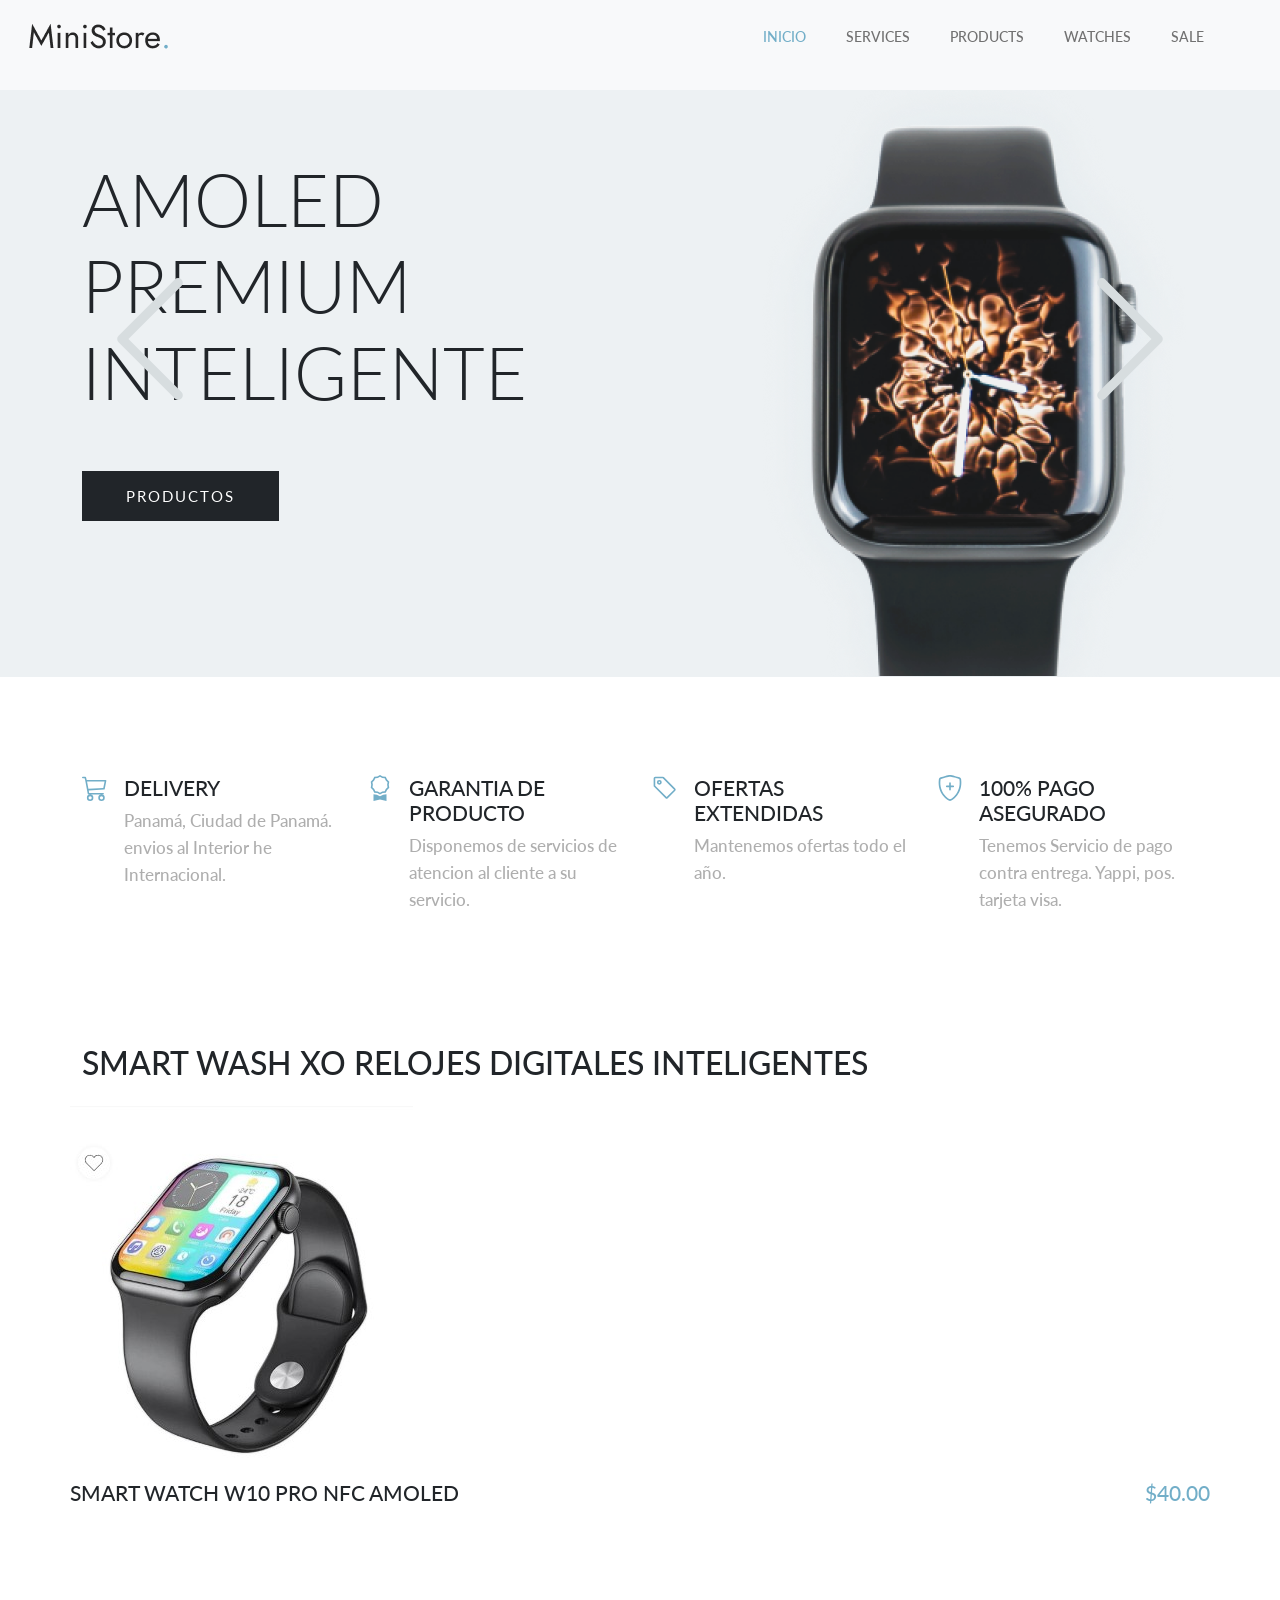
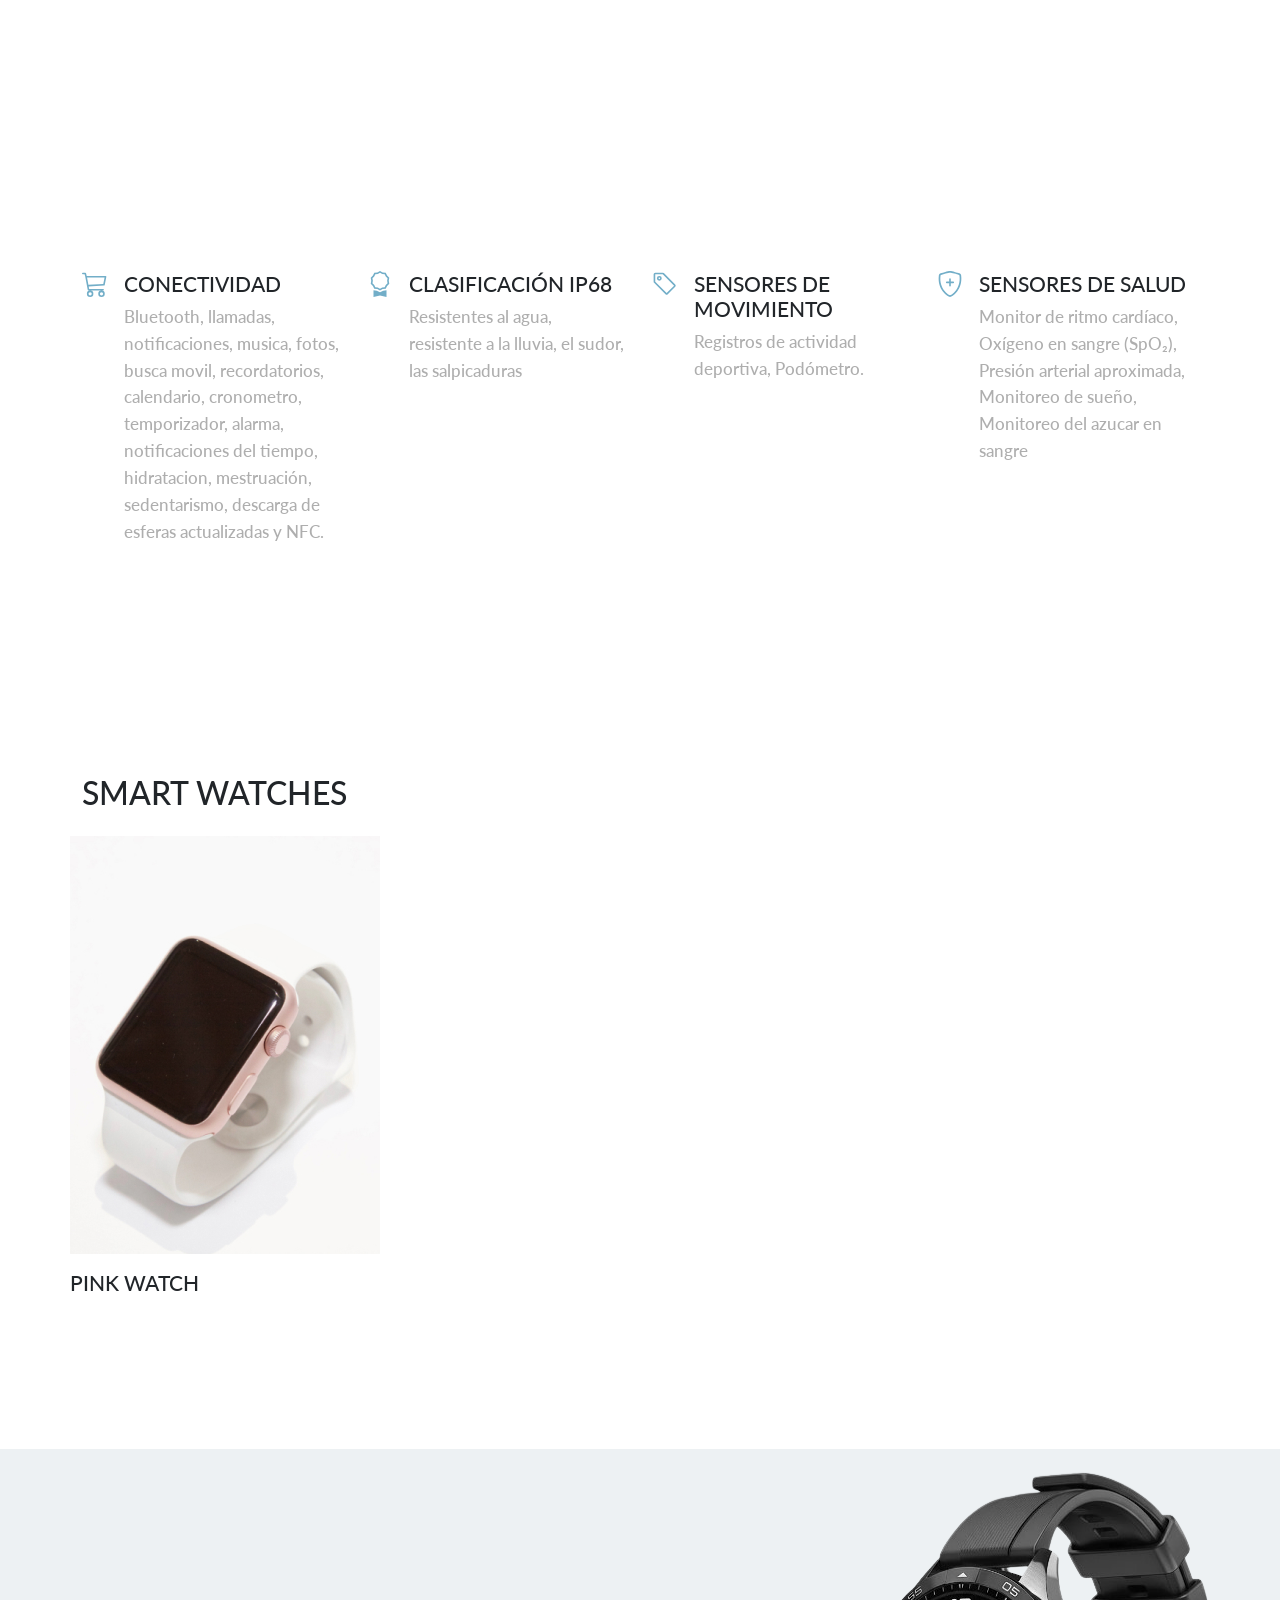
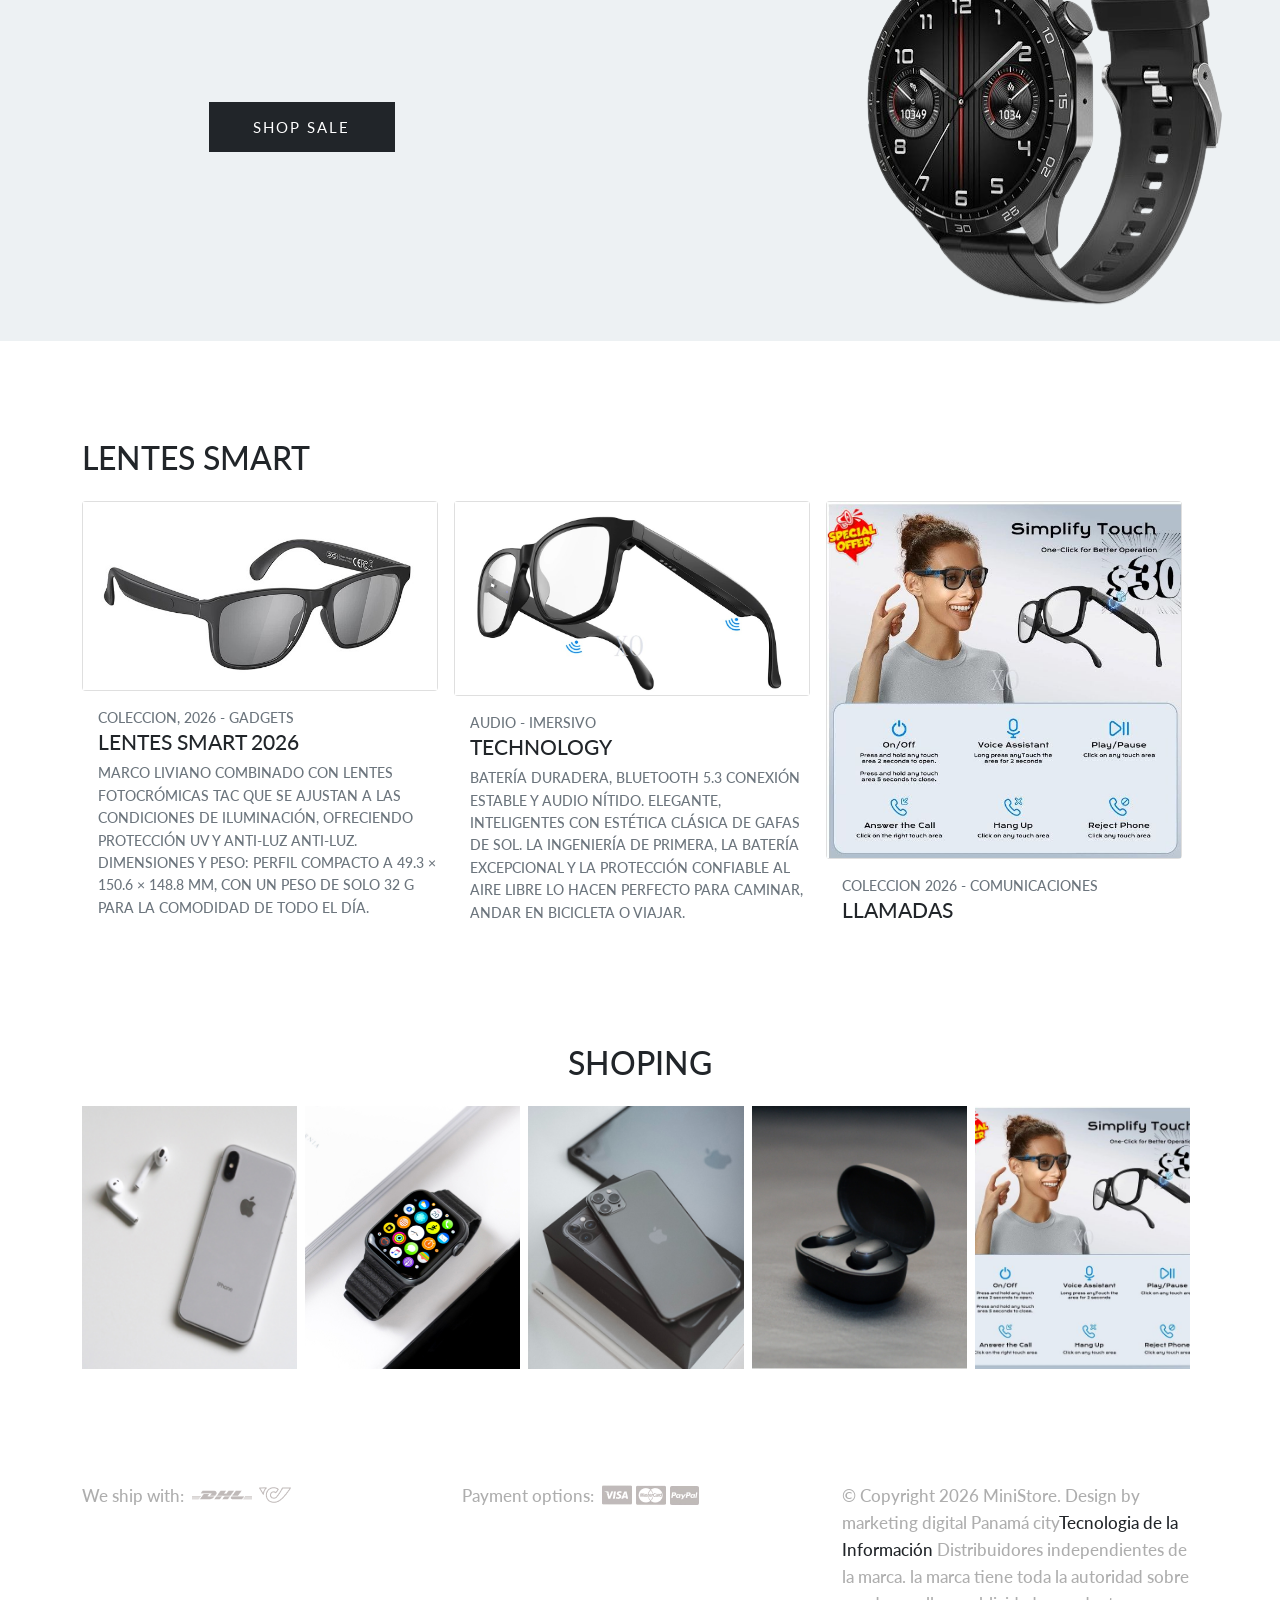
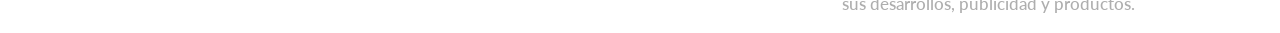
==== index.html @ dfde4e76 "adac" ====
<!DOCTYPE html>
<html>
  <head>
    <title>smartwatchstore</title>
    <meta charset="utf-8">
    <meta http-equiv="X-UA-Compatible" content="IE=edge">
    <meta name="viewport" content="width=device-width, initial-scale=1.0">
    <meta name="format-detection" content="telephone=no">
    <meta name="apple-mobile-web-app-capable" content="yes">
    <meta name="author" content="">
    <meta name="keywords" content="">
    <meta name="description" content="">
    <link rel="stylesheet" type="text/css" href="css/bootstrap.min.css">
    <link rel="stylesheet" type="text/css" href="style.css">
    <link rel="stylesheet" href="https://cdn.jsdelivr.net/npm/swiper@9/swiper-bundle.min.css" />
    <link rel="preconnect" href="https://fonts.googleapis.com">
    <link rel="preconnect" href="https://fonts.gstatic.com" crossorigin>
    <link href="https://fonts.googleapis.com/css2?family=Jost:wght@300;400;500&family=Lato:wght@300;400;700&display=swap" rel="stylesheet">
    <!-- script
    ================================================== -->
    <script src="js/modernizr.js"></script>
    <!-- Google tag (gtag.js) -->
<script async src="https://www.googletagmanager.com/gtag/js?id=G-D5XSYPS9W0"></script>
<script>
  window.dataLayer = window.dataLayer || [];
  function gtag(){dataLayer.push(arguments);}
  gtag('js', new Date());

  gtag('config', 'G-D5XSYPS9W0');
</script>
  </head>
  <body data-bs-spy="scroll" data-bs-target="#navbar" data-bs-root-margin="0px 0px -40%" data-bs-smooth-scroll="true" tabindex="0">
    <svg xmlns="http://www.w3.org/2000/svg" style="display: none;">
      <symbol id="search" xmlns="http://www.w3.org/2000/svg" viewBox="0 0 32 32">
        <title>Search</title>
        <path fill="currentColor" d="M19 3C13.488 3 9 7.488 9 13c0 2.395.84 4.59 2.25 6.313L3.281 27.28l1.439 1.44l7.968-7.969A9.922 9.922 0 0 0 19 23c5.512 0 10-4.488 10-10S24.512 3 19 3zm0 2c4.43 0 8 3.57 8 8s-3.57 8-8 8s-8-3.57-8-8s3.57-8 8-8z" />
      </symbol>
      <symbol xmlns="http://www.w3.org/2000/svg" id="user" viewBox="0 0 16 16">
        <path d="M3 14s-1 0-1-1 1-4 6-4 6 3 6 4-1 1-1 1H3Zm5-6a3 3 0 1 0 0-6 3 3 0 0 0 0 6Z" />
      </symbol>
      <symbol xmlns="http://www.w3.org/2000/svg" id="cart" viewBox="0 0 16 16">
        <path d="M0 1.5A.5.5 0 0 1 .5 1H2a.5.5 0 0 1 .485.379L2.89 3H14.5a.5.5 0 0 1 .491.592l-1.5 8A.5.5 0 0 1 13 12H4a.5.5 0 0 1-.491-.408L2.01 3.607 1.61 2H.5a.5.5 0 0 1-.5-.5zM5 12a2 2 0 1 0 0 4 2 2 0 0 0 0-4zm7 0a2 2 0 1 0 0 4 2 2 0 0 0 0-4zm-7 1a1 1 0 1 1 0 2 1 1 0 0 1 0-2zm7 0a1 1 0 1 1 0 2 1 1 0 0 1 0-2z" />
      </symbol>
      <svg xmlns="http://www.w3.org/2000/svg" id="chevron-left" viewBox="0 0 16 16">
        <path fill-rule="evenodd" d="M11.354 1.646a.5.5 0 0 1 0 .708L5.707 8l5.647 5.646a.5.5 0 0 1-.708.708l-6-6a.5.5 0 0 1 0-.708l6-6a.5.5 0 0 1 .708 0z" />
      </svg>
      <symbol xmlns="http://www.w3.org/2000/svg" id="chevron-right" viewBox="0 0 16 16">
        <path fill-rule="evenodd" d="M4.646 1.646a.5.5 0 0 1 .708 0l6 6a.5.5 0 0 1 0 .708l-6 6a.5.5 0 0 1-.708-.708L10.293 8 4.646 2.354a.5.5 0 0 1 0-.708z" />
      </symbol>
      <symbol xmlns="http://www.w3.org/2000/svg" id="cart-outline" viewBox="0 0 16 16">
        <path d="M0 1.5A.5.5 0 0 1 .5 1H2a.5.5 0 0 1 .485.379L2.89 3H14.5a.5.5 0 0 1 .49.598l-1 5a.5.5 0 0 1-.465.401l-9.397.472L4.415 11H13a.5.5 0 0 1 0 1H4a.5.5 0 0 1-.491-.408L2.01 3.607 1.61 2H.5a.5.5 0 0 1-.5-.5zM3.102 4l.84 4.479 9.144-.459L13.89 4H3.102zM5 12a2 2 0 1 0 0 4 2 2 0 0 0 0-4zm7 0a2 2 0 1 0 0 4 2 2 0 0 0 0-4zm-7 1a1 1 0 1 1 0 2 1 1 0 0 1 0-2zm7 0a1 1 0 1 1 0 2 1 1 0 0 1 0-2z" />
      </symbol>
      <symbol xmlns="http://www.w3.org/2000/svg" id="quality" viewBox="0 0 16 16">
        <path d="M9.669.864 8 0 6.331.864l-1.858.282-.842 1.68-1.337 1.32L2.6 6l-.306 1.854 1.337 1.32.842 1.68 1.858.282L8 12l1.669-.864 1.858-.282.842-1.68 1.337-1.32L13.4 6l.306-1.854-1.337-1.32-.842-1.68L9.669.864zm1.196 1.193.684 1.365 1.086 1.072L12.387 6l.248 1.506-1.086 1.072-.684 1.365-1.51.229L8 10.874l-1.355-.702-1.51-.229-.684-1.365-1.086-1.072L3.614 6l-.25-1.506 1.087-1.072.684-1.365 1.51-.229L8 1.126l1.356.702 1.509.229z" />
        <path d="M4 11.794V16l4-1 4 1v-4.206l-2.018.306L8 13.126 6.018 12.1 4 11.794z" />
      </symbol>
      <symbol xmlns="http://www.w3.org/2000/svg" id="price-tag" viewBox="0 0 16 16">
        <path d="M6 4.5a1.5 1.5 0 1 1-3 0 1.5 1.5 0 0 1 3 0zm-1 0a.5.5 0 1 0-1 0 .5.5 0 0 0 1 0z" />
        <path d="M2 1h4.586a1 1 0 0 1 .707.293l7 7a1 1 0 0 1 0 1.414l-4.586 4.586a1 1 0 0 1-1.414 0l-7-7A1 1 0 0 1 1 6.586V2a1 1 0 0 1 1-1zm0 5.586 7 7L13.586 9l-7-7H2v4.586z" />
      </symbol>
      <symbol xmlns="http://www.w3.org/2000/svg" id="shield-plus" viewBox="0 0 16 16">
        <path d="M5.338 1.59a61.44 61.44 0 0 0-2.837.856.481.481 0 0 0-.328.39c-.554 4.157.726 7.19 2.253 9.188a10.725 10.725 0 0 0 2.287 2.233c.346.244.652.42.893.533.12.057.218.095.293.118a.55.55 0 0 0 .101.025.615.615 0 0 0 .1-.025c.076-.023.174-.061.294-.118.24-.113.547-.29.893-.533a10.726 10.726 0 0 0 2.287-2.233c1.527-1.997 2.807-5.031 2.253-9.188a.48.48 0 0 0-.328-.39c-.651-.213-1.75-.56-2.837-.855C9.552 1.29 8.531 1.067 8 1.067c-.53 0-1.552.223-2.662.524zM5.072.56C6.157.265 7.31 0 8 0s1.843.265 2.928.56c1.11.3 2.229.655 2.887.87a1.54 1.54 0 0 1 1.044 1.262c.596 4.477-.787 7.795-2.465 9.99a11.775 11.775 0 0 1-2.517 2.453 7.159 7.159 0 0 1-1.048.625c-.28.132-.581.24-.829.24s-.548-.108-.829-.24a7.158 7.158 0 0 1-1.048-.625 11.777 11.777 0 0 1-2.517-2.453C1.928 10.487.545 7.169 1.141 2.692A1.54 1.54 0 0 1 2.185 1.43 62.456 62.456 0 0 1 5.072.56z" />
        <path d="M8 4.5a.5.5 0 0 1 .5.5v1.5H10a.5.5 0 0 1 0 1H8.5V9a.5.5 0 0 1-1 0V7.5H6a.5.5 0 0 1 0-1h1.5V5a.5.5 0 0 1 .5-.5z" />
      </symbol>
      <symbol xmlns="http://www.w3.org/2000/svg" id="star-fill" viewBox="0 0 16 16">
        <path d="M3.612 15.443c-.386.198-.824-.149-.746-.592l.83-4.73L.173 6.765c-.329-.314-.158-.888.283-.95l4.898-.696L7.538.792c.197-.39.73-.39.927 0l2.184 4.327 4.898.696c.441.062.612.636.282.95l-3.522 3.356.83 4.73c.078.443-.36.79-.746.592L8 13.187l-4.389 2.256z" />
      </symbol>
      <symbol xmlns="http://www.w3.org/2000/svg" id="star-empty" viewBox="0 0 16 16">
        <path d="M2.866 14.85c-.078.444.36.791.746.593l4.39-2.256 4.389 2.256c.386.198.824-.149.746-.592l-.83-4.73 3.522-3.356c.33-.314.16-.888-.282-.95l-4.898-.696L8.465.792a.513.513 0 0 0-.927 0L5.354 5.12l-4.898.696c-.441.062-.612.636-.283.95l3.523 3.356-.83 4.73zm4.905-2.767-3.686 1.894.694-3.957a.565.565 0 0 0-.163-.505L1.71 6.745l4.052-.576a.525.525 0 0 0 .393-.288L8 2.223l1.847 3.658a.525.525 0 0 0 .393.288l4.052.575-2.906 2.77a.565.565 0 0 0-.163.506l.694 3.957-3.686-1.894a.503.503 0 0 0-.461 0z" />
      </symbol>
      <symbol xmlns="http://www.w3.org/2000/svg" id="star-half" viewBox="0 0 16 16">
        <path d="M5.354 5.119 7.538.792A.516.516 0 0 1 8 .5c.183 0 .366.097.465.292l2.184 4.327 4.898.696A.537.537 0 0 1 16 6.32a.548.548 0 0 1-.17.445l-3.523 3.356.83 4.73c.078.443-.36.79-.746.592L8 13.187l-4.389 2.256a.52.52 0 0 1-.146.05c-.342.06-.668-.254-.6-.642l.83-4.73L.173 6.765a.55.55 0 0 1-.172-.403.58.58 0 0 1 .085-.302.513.513 0 0 1 .37-.245l4.898-.696zM8 12.027a.5.5 0 0 1 .232.056l3.686 1.894-.694-3.957a.565.565 0 0 1 .162-.505l2.907-2.77-4.052-.576a.525.525 0 0 1-.393-.288L8.001 2.223 8 2.226v9.8z" />
      </symbol>
      <symbol xmlns="http://www.w3.org/2000/svg" id="quote" viewBox="0 0 24 24">
        <path fill="currentColor" d="m15 17l2-4h-4V6h7v7l-2 4h-3Zm-9 0l2-4H4V6h7v7l-2 4H6Z" />
      </symbol>
      <symbol xmlns="http://www.w3.org/2000/svg" id="facebook" viewBox="0 0 24 24">
        <path fill="currentColor" d="M9.198 21.5h4v-8.01h3.604l.396-3.98h-4V7.5a1 1 0 0 1 1-1h3v-4h-3a5 5 0 0 0-5 5v2.01h-2l-.396 3.98h2.396v8.01Z" />
      </symbol>
      <symbol xmlns="http://www.w3.org/2000/svg" id="youtube" viewBox="0 0 32 32">
        <path fill="currentColor" d="M29.41 9.26a3.5 3.5 0 0 0-2.47-2.47C24.76 6.2 16 6.2 16 6.2s-8.76 0-10.94.59a3.5 3.5 0 0 0-2.47 2.47A36.13 36.13 0 0 0 2 16a36.13 36.13 0 0 0 .59 6.74a3.5 3.5 0 0 0 2.47 2.47c2.18.59 10.94.59 10.94.59s8.76 0 10.94-.59a3.5 3.5 0 0 0 2.47-2.47A36.13 36.13 0 0 0 30 16a36.13 36.13 0 0 0-.59-6.74ZM13.2 20.2v-8.4l7.27 4.2Z" />
      </symbol>
      <symbol xmlns="http://www.w3.org/2000/svg" id="twitter" viewBox="0 0 256 256">
        <path fill="currentColor" d="m245.66 77.66l-29.9 29.9C209.72 177.58 150.67 232 80 232c-14.52 0-26.49-2.3-35.58-6.84c-7.33-3.67-10.33-7.6-11.08-8.72a8 8 0 0 1 3.85-11.93c.26-.1 24.24-9.31 39.47-26.84a110.93 110.93 0 0 1-21.88-24.2c-12.4-18.41-26.28-50.39-22-98.18a8 8 0 0 1 13.65-4.92c.35.35 33.28 33.1 73.54 43.72V88a47.87 47.87 0 0 1 14.36-34.3A46.87 46.87 0 0 1 168.1 40a48.66 48.66 0 0 1 41.47 24H240a8 8 0 0 1 5.66 13.66Z" />
      </symbol>
      <symbol xmlns="http://www.w3.org/2000/svg" id="instagram" viewBox="0 0 256 256">
        <path fill="currentColor" d="M128 80a48 48 0 1 0 48 48a48.05 48.05 0 0 0-48-48Zm0 80a32 32 0 1 1 32-32a32 32 0 0 1-32 32Zm48-136H80a56.06 56.06 0 0 0-56 56v96a56.06 56.06 0 0 0 56 56h96a56.06 56.06 0 0 0 56-56V80a56.06 56.06 0 0 0-56-56Zm40 152a40 40 0 0 1-40 40H80a40 40 0 0 1-40-40V80a40 40 0 0 1 40-40h96a40 40 0 0 1 40 40ZM192 76a12 12 0 1 1-12-12a12 12 0 0 1 12 12Z" />
      </symbol>
      <symbol xmlns="http://www.w3.org/2000/svg" id="linkedin" viewBox="0 0 24 24">
        <path fill="currentColor" d="M6.94 5a2 2 0 1 1-4-.002a2 2 0 0 1 4 .002zM7 8.48H3V21h4V8.48zm6.32 0H9.34V21h3.94v-6.57c0-3.66 4.77-4 4.77 0V21H22v-7.93c0-6.17-7.06-5.94-8.72-2.91l.04-1.68z" />
      </symbol>
      <symbol xmlns="http://www.w3.org/2000/svg" id="nav-icon" viewBox="0 0 16 16">
        <path d="M14 10.5a.5.5 0 0 0-.5-.5h-3a.5.5 0 0 0 0 1h3a.5.5 0 0 0 .5-.5zm0-3a.5.5 0 0 0-.5-.5h-7a.5.5 0 0 0 0 1h7a.5.5 0 0 0 .5-.5zm0-3a.5.5 0 0 0-.5-.5h-11a.5.5 0 0 0 0 1h11a.5.5 0 0 0 .5-.5z" />
      </symbol>
      <symbol xmlns="http://www.w3.org/2000/svg" id="close" viewBox="0 0 16 16">
        <path d="M2.146 2.854a.5.5 0 1 1 .708-.708L8 7.293l5.146-5.147a.5.5 0 0 1 .708.708L8.707 8l5.147 5.146a.5.5 0 0 1-.708.708L8 8.707l-5.146 5.147a.5.5 0 0 1-.708-.708L7.293 8 2.146 2.854Z" />
      </symbol>
      <symbol xmlns="http://www.w3.org/2000/svg" id="navbar-icon" viewBox="0 0 16 16">
        <path d="M14 10.5a.5.5 0 0 0-.5-.5h-3a.5.5 0 0 0 0 1h3a.5.5 0 0 0 .5-.5zm0-3a.5.5 0 0 0-.5-.5h-7a.5.5 0 0 0 0 1h7a.5.5 0 0 0 .5-.5zm0-3a.5.5 0 0 0-.5-.5h-11a.5.5 0 0 0 0 1h11a.5.5 0 0 0 .5-.5z" />
      </symbol>
    </svg>  

    <div class="search-popup">
        <div class="search-popup-container">

          <form role="search" method="get" class="search-form" action="">
            <input type="search" id="search-form" class="search-field" placeholder="Type and press enter" value="" name="s" />
            <button type="submit" class="search-submit"><svg class="search"><use xlink:href="#search"></use></svg></button>
          </form>

          <h5 class="cat-list-title">Browse Categories</h5>
          
          <ul class="cat-list">
            <li class="cat-list-item">
              <a href="#" title="Mobile Phones">Mobile Phones</a>
            </li>
            <li class="cat-list-item">
              <a href="#" title="Smart Watches">Smart Watches</a>
            </li>
            <li class="cat-list-item">
              <a href="#" title="Headphones">Headphones</a>
            </li>
            <li class="cat-list-item">
              <a href="#" title="Accessories">Accessories</a>
            </li>
            <li class="cat-list-item">
              <a href="#" title="Monitors">Monitors</a>
            </li>
            <li class="cat-list-item">
              <a href="#" title="Speakers">Speakers</a>
            </li>
            <li class="cat-list-item">
              <a href="#" title="Memory Cards">Memory Cards</a>
            </li>
          </ul>

        </div>
    </div>
    
    <header id="header" class="site-header header-scrolled position-fixed text-black bg-light">
      <nav id="header-nav" class="navbar navbar-expand-lg px-3 mb-3">
        <div class="container-fluid">
          <a class="navbar-brand" href="index.html">
            <img src="images/main-logo.png" class="logo">
          </a>
          <button class="navbar-toggler d-flex d-lg-none order-3 p-2" type="button" data-bs-toggle="offcanvas" data-bs-target="#bdNavbar" aria-controls="bdNavbar" aria-expanded="false" aria-label="Toggle navigation">
            <svg class="navbar-icon">
              <use xlink:href="#navbar-icon"></use>
            </svg>
          </button>
          <div class="offcanvas offcanvas-end" tabindex="-1" id="bdNavbar" aria-labelledby="bdNavbarOffcanvasLabel">
            <div class="offcanvas-header px-4 pb-0">
              <a class="navbar-brand" href="index.html">
                <img src="images/main-logo.png" class="logo">
              </a>
              <button type="button" class="btn-close btn-close-black" data-bs-dismiss="offcanvas" aria-label="Close" data-bs-target="#bdNavbar"></button>
            </div>
            <div class="offcanvas-body">
              <ul id="navbar" class="navbar-nav text-uppercase justify-content-end align-items-center flex-grow-1 pe-3">
                <li class="nav-item">
                  <a class="nav-link me-4 active" href="#billboard">Inicio</a>
                </li>
                <li class="nav-item">
                  <a class="nav-link me-4" href="#company-services">Services</a>
                </li>
                <li class="nav-item">
                  <a class="nav-link me-4" href="#mobile-products">Products</a>
                </li>
                <li class="nav-item">
                  <a class="nav-link me-4" href="#smart-watches">Watches</a>
                </li>
                <li class="nav-item">
                  <a class="nav-link me-4" href="#yearly-sale">Sale</a>
                </li>
               <!-- <li class="nav-item">  
                   <a class="nav-link me-4" href="#latest-blog">Blog</a>
                </li>
                <li class="nav-item dropdown">
                  <a class="nav-link me-4 dropdown-toggle link-dark" data-bs-toggle="dropdown" href="#" role="button" aria-expanded="false">Pages</a>
                  <ul class="dropdown-menu">
                    <li>
                      <a href="about.html" class="dropdown-item">About</a>
                    </li>
                    <li>
                      <a href="blog.html" class="dropdown-item">Blog</a>
                    </li>
                    <li>
                      <a href="shop.html" class="dropdown-item">Shop</a>
                    </li>
                    <li>
                      <a href="cart.html" class="dropdown-item">Cart</a>
                    </li>
                    <li>
                      <a href="checkout.html" class="dropdown-item">Checkout</a>
                    </li>
                    <li>
                      <a href="single-post.html" class="dropdown-item">Single Post</a>
                    </li>
                    <li>
                      <a href="single-product.html" class="dropdown-item">Single Product</a>
                    </li>
                    <li>
                      <a href="contact.html" class="dropdown-item">Contact</a>
                    </li>
                  </ul>
                </li>  
                <li class="nav-item">
                  <div class="user-items ps-5">
                    <ul class="d-flex justify-content-end list-unstyled">
                      <li class="search-item pe-3">
                        <a href="#" class="search-button">
                          <svg class="search">
                            <use xlink:href="#search"></use>
                          </svg>
                        </a>
                      </li>
                      <li class="pe-3">
                        <a href="#">
                          <svg class="user">
                            <use xlink:href="#user"></use>
                          </svg>
                        </a>
                      </li>
                      <li>
                        <a href="cart.html">
                          <svg class="cart">
                            <use xlink:href="#cart"></use>
                          </svg>
                        </a>
                      </li>
                    </ul>
                  </div>
                </li>
              </ul>
            </div>
          </div>
        </div>
      </nav>   -->
    </header>
    <section id="billboard" class="position-relative overflow-hidden bg-light-blue">
      <div class="swiper main-swiper">
        <div class="swiper-wrapper">
          <div class="swiper-slide">
            <div class="container">
              <div class="row d-flex align-items-center">
                <div class="col-md-6">
                  <div class="banner-content">
                    <h1 class="display-2 text-uppercase text-dark pb-5">AMOLED Premium inteligente</h1>
                    <a href="shop.html" class="btn btn-medium btn-dark text-uppercase btn-rounded-none">Productos</a>
                  </div>
                </div>
                <div class="col-md-5">
                  <div class="image-holder">
                    <img src="images/banner-image.png" alt="banner">
                  </div>
                </div>
              </div>
            </div>
          </div>
          <div class="swiper-slide">
            <div class="container">
              <div class="row d-flex flex-wrap align-items-center">
                <div class="col-md-6">
                  <div class="banner-content">
                    <h1 class="display-2 text-uppercase text-dark pb-5">Technology Hack You Won't Get</h1>
                    <a href="#" class="btn btn-medium btn-dark text-uppercase btn-rounded-none">Shop Product</a>
                  </div>
                </div>
                <div class="col-md-5">
                  <div class="image-holder">
                    <img src="images/banner-image.png" alt="banner">
                  </div>
                </div>
              </div>
            </div>
          </div>
        </div>
      </div>
      <div class="swiper-icon swiper-arrow swiper-arrow-prev">
        <svg class="chevron-left">
          <use xlink:href="#chevron-left" />
        </svg>
      </div>
      <div class="swiper-icon swiper-arrow swiper-arrow-next">
        <svg class="chevron-right">
          <use xlink:href="#chevron-right" />
        </svg>
      </div>
    </section>
    <section id="company-services" class="padding-large">
      <div class="container">
        <div class="row">
          <div class="col-lg-3 col-md-6 pb-3">
            <div class="icon-box d-flex">
              <div class="icon-box-icon pe-3 pb-3">
                <svg class="cart-outline">
                  <use xlink:href="#cart-outline" />
                </svg>
              </div>
              <div class="icon-box-content">
                <h3 class="card-title text-uppercase text-dark">delivery</h3>
                <p>Panamá, Ciudad de Panamá. envios al Interior he Internacional.</p>
              </div>
            </div>
          </div>
          <div class="col-lg-3 col-md-6 pb-3">
            <div class="icon-box d-flex">
              <div class="icon-box-icon pe-3 pb-3">
                <svg class="quality">
                  <use xlink:href="#quality" />
                </svg>
              </div>
              <div class="icon-box-content">
                <h3 class="card-title text-uppercase text-dark">Garantia de Producto</h3>
                <p>Disponemos de servicios de atencion al cliente a su servicio.</p>
              </div>
            </div>
          </div>
          <div class="col-lg-3 col-md-6 pb-3">
            <div class="icon-box d-flex">
              <div class="icon-box-icon pe-3 pb-3">
                <svg class="price-tag">
                  <use xlink:href="#price-tag" />
                </svg>
              </div>
              <div class="icon-box-content">
                <h3 class="card-title text-uppercase text-dark">Ofertas Extendidas</h3>
                <p>Mantenemos ofertas todo el año.</p>
              </div>
            </div>
          </div>
          <div class="col-lg-3 col-md-6 pb-3">
            <div class="icon-box d-flex">
              <div class="icon-box-icon pe-3 pb-3">
                <svg class="shield-plus">
                  <use xlink:href="#shield-plus" />
                </svg>
              </div>
              <div class="icon-box-content">
                <h3 class="card-title text-uppercase text-dark">100% Pago Asegurado</h3>
                <p>Tenemos Servicio de pago contra entrega. Yappi, pos. tarjeta visa.</p>
              </div>
            </div>
          </div>
        </div>
      </div>
    </section>
    <section id="mobile-products" class="product-store position-relative padding-large no-padding-top">
      <div class="container">
        <div class="row">
          <div class="display-header d-flex justify-content-between pb-3">
            <h2 class="display-7 text-dark text-uppercase">Smart Wash XO RELOJES DIGITALES INTELIGENTES</h2>
            <div class="btn-right">
              <!--<a href="shop.html" class="btn btn-medium btn-normal text-uppercase">Go to Shop</a> -->
            </div>
          </div>
          <div class="swiper product-swiper">
            <div class="swiper-wrapper">
              <div class="swiper-slide">
                <div class="product-card position-relative">
                  <div class="image-holder">
                    <img src="images/W10.jpg" alt="product-item" class="img-fluid">
                  </div>
                  <div class="cart-concern position-absolute">
                    <div class="cart-button d-flex">
                      
                    </div>
                  </div>
                  <div class="card-detail d-flex justify-content-between align-items-baseline pt-3">
                    <h3 class="card-title text-uppercase">
                      <a href="#">SMART WATCH W10 PRO NFC amoled</a>
                    </h3>
                    <span class="item-price text-primary">$40.00</span>
                  </div>
                </div>
              </div>
              <div class="swiper-slide">
                <div class="product-card position-relative">
                  <div class="image-holder">
                    <img src="images/nab.jpg" alt="product-item" class="img-fluid">
                  </div>
                  <div class="cart-concern position-absolute">
                    <div class="cart-button d-flex">
                    
                    </div>
                  </div>
                  <div class="card-detail d-flex justify-content-between align-items-baseline pt-3">
                    <h3 class="card-title text-uppercase">
                      <a href="#">SMART WATCH J6 amoled</a>
                    </h3>
                    <span class="item-price text-primary">$40.00</span>
                  </div>
                </div>
              </div>
              <div class="swiper-slide">
                <div class="product-card position-relative">
                  <div class="image-holder">
                    <img src="images/rih.jpg" alt="product-item" class="img-fluid">
                  </div>
                  <div class="cart-concern position-absolute">
                    <div class="cart-button d-flex">
                      <a href="https://wa.me/50762982064" class="btn btn-medium btn-black">Add to Cart<svg class="cart-outline"><use xlink:href="#cart-outline"></use></svg></a>
                    </div>
                  </div>
                  <div class="card-detail d-flex justify-content-between align-items-baseline pt-3">
                    <h3 class="card-title text-uppercase">
                      <a href="#">SMART WATCH 4 AMOLED</a>
                    </h3>
                    <span class="item-price text-primary">$40.00</span>
                  </div>
                </div>
              </div>
              <div class="swiper-slide">
                <div class="product-card position-relative">
                  <div class="image-holder">
                    <img src="images/j12.jpg" alt="product-item" class="img-fluid">
                  </div>
                  <div class="cart-concern position-absolute">
                    <div class="cart-button d-flex">
                      <a href="https://wa.me/50762982064" class="btn btn-medium btn-black">Add to Cart<svg class="cart-outline"><use xlink:href="#cart-outline"></use></svg></a>
                    </div>
                  </div>
                  <div class="card-detail d-flex justify-content-between align-items-baseline pt-3">
                    <h3 class="card-title text-uppercase">
                      <a href="#">SMART WATCH AMOLED J12</a>
                    </h3>
                    <span class="item-price text-primary">$40.00</span>
                  </div>
                </div>
              </div>
              <div class="swiper-slide">
                <div class="product-card position-relative">
                  <div class="image-holder">
                    <img src="images/jultimo.jpg" alt="product-item" class="img-fluid">
                  </div>
                  <div class="cart-concern position-absolute">
                    <div class="cart-button d-flex">
                      <a href="https://wa.me/50762982064" class="btn btn-medium btn-black">Add to Cart<svg class="cart-outline"><use xlink:href="#cart-outline"></use></svg></a>
                    </div>
                  </div>
                  <div class="card-detail d-flex justify-content-between align-items-baseline pt-3">
                    <h3 class="card-title text-uppercase">
                      <a href="#">SMART WATCH AMOLED J9</a>
                    </h3>
                    <span class="item-price text-primary">$40.00</span>
                    <a class="cta" href="https://wa.me/50762982064">Llévatelo</a>
                  </div>
                </div>
              </div>
            </div>
          </div>
        </div>
      </div>
      <div class="swiper-pagination position-absolute text-center"></div>
    </section>

<!--Seccion de Caracteristicas de los relojes-->
<section id="company-services" class="padding-large">
      <div class="container">
        <div class="row">
          <div class="col-lg-3 col-md-6 pb-3">
            <div class="icon-box d-flex">
              <div class="icon-box-icon pe-3 pb-3">
                <svg class="cart-outline">
                  <use xlink:href="#cart-outline" />
                </svg>
              </div>
              <div class="icon-box-content">
                <h3 class="card-title text-uppercase text-dark">Conectividad</h3>
                <p>Bluetooth, llamadas, notificaciones, musica, fotos, busca movil, recordatorios, calendario, cronometro, temporizador, alarma, notificaciones del tiempo, hidratacion, mestruación, sedentarismo, descarga de esferas actualizadas y NFC.</p>
              </div>
            </div>
          </div>
          <div class="col-lg-3 col-md-6 pb-3">
            <div class="icon-box d-flex">
              <div class="icon-box-icon pe-3 pb-3">
                <svg class="quality">
                  <use xlink:href="#quality" />
                </svg>
              </div>
              <div class="icon-box-content">
                <h3 class="card-title text-uppercase text-dark">clasificación IP68</h3>
                <p>Resistentes al agua, resistente a la lluvia, el sudor, las salpicaduras</p>
              </div>
            </div>
          </div>
          <div class="col-lg-3 col-md-6 pb-3">
            <div class="icon-box d-flex">
              <div class="icon-box-icon pe-3 pb-3">
                <svg class="price-tag">
                  <use xlink:href="#price-tag" />
                </svg>
              </div>
              <div class="icon-box-content">
                <h3 class="card-title text-uppercase text-dark">Sensores de Movimiento</h3>
                <p>Registros de actividad deportiva, Podómetro.</p>
              </div>
            </div>
          </div>
          <div class="col-lg-3 col-md-6 pb-3">
            <div class="icon-box d-flex">
              <div class="icon-box-icon pe-3 pb-3">
                <svg class="shield-plus">
                  <use xlink:href="#shield-plus" />
                </svg>
              </div>
              <div class="icon-box-content">
                <h3 class="card-title text-uppercase text-dark">Sensores de Salud</h3>
                <p>Monitor de ritmo cardíaco, Oxígeno en sangre (SpO₂), Presión arterial aproximada,  Monitoreo de sueño, Monitoreo del azucar en sangre</p>
              </div>
            </div>
          </div>
        </div>
      </div>
    </section>

    <!--Fin de la seccion de caracteristicas de los relojes-->


    <section id="smart-watches" class="product-store padding-large position-relative">
      <div class="container">
        <div class="row">
          <div class="display-header d-flex justify-content-between pb-3">
            <h2 class="display-7 text-dark text-uppercase">Smart Watches</h2>
            <div class="btn-right">
              
            </div>
          </div>
          <div class="swiper product-watch-swiper">
            <div class="swiper-wrapper">
              <div class="swiper-slide">
                <div class="product-card position-relative">
                  <div class="image-holder">
                    <img src="images/product-item6.jpg" alt="product-item" class="img-fluid">
                  </div>
                  <div class="cart-concern position-absolute">
                    <div class="cart-button d-flex">
                      <a href="#" class="btn btn-medium btn-black">Add to Cart<svg class="cart-outline"><use xlink:href="#cart-outline"></use></svg></a>
                    </div>
                  </div>
                  <div class="card-detail d-flex justify-content-between align-items-baseline pt-3">
                    <h3 class="card-title text-uppercase">
                      <a href="#">Pink watch</a>
                    </h3>
                    <span class="item-price text-primary"></span>
                  </div>
                </div>
              </div>
              <div class="swiper-slide">
                <div class="product-card position-relative">
                  <div class="image-holder">
                    <img src="images/product-item7.jpg" alt="product-item" class="img-fluid">
                  </div>
                  <div class="cart-concern position-absolute">
                    <div class="cart-button d-flex">
                      <a href="#" class="btn btn-medium btn-black">Add to Cart<svg class="cart-outline"><use xlink:href="#cart-outline"></use></svg></a>
                    </div>
                  </div>
                  <div class="card-detail d-flex justify-content-between align-items-baseline pt-3">
                    <h3 class="card-title text-uppercase">
                      <a href="#">Heavy watch</a>
                    </h3>
                    <span class="item-price text-primary"></span>
                  </div>
                </div>
              </div>
              <div class="swiper-slide">
                <div class="product-card position-relative">
                  <div class="image-holder">
                    <img src="images/product-item8.jpg" alt="product-item" class="img-fluid">
                  </div>
                  <div class="cart-concern position-absolute">
                    <div class="cart-button d-flex">
                      <a href="#" class="btn btn-medium btn-black">Add to Cart<svg class="cart-outline"><use xlink:href="#cart-outline"></use></svg></a>
                    </div>
                  </div>
                  <div class="card-detail d-flex justify-content-between align-items-baseline pt-3">
                    <h3 class="card-title text-uppercase">
                      <a href="#">spotted watch</a>
                    </h3>
                    <span class="item-price text-primary"></span>
                  </div>
                </div>
              </div>
              <div class="swiper-slide">
                <div class="product-card position-relative">
                  <div class="image-holder">
                    <img src="images/product-item9.jpg" alt="product-item" class="img-fluid">
                  </div>
                  <div class="cart-concern position-absolute">
                    <div class="cart-button d-flex">
                      <a href="#" class="btn btn-medium btn-black">Add to Cart<svg class="cart-outline"><use xlink:href="#cart-outline"></use></svg></a>
                    </div>
                  </div>
                  <div class="card-detail d-flex justify-content-between align-items-baseline pt-3">
                    <h3 class="card-title text-uppercase">
                      <a href="#">black watch</a>
                    </h3>
                    <span class="item-price text-primary"></span>
                  </div>
                </div>
              </div>
              <div class="swiper-slide">
                <div class="product-card position-relative">
                  <div class="image-holder">
                    <img src="images/product-item10.jpg" alt="product-item" class="img-fluid">
                  </div>
                  <div class="cart-concern position-absolute">
                    <div class="cart-button d-flex">
                      <a href="#" class="btn btn-medium btn-black">Add to Cart<svg class="cart-outline"><use xlink:href="#cart-outline"></use></svg></a>
                    </div>
                  </div>
                  <div class="card-detail d-flex justify-content-between pt-3">
                    <h3 class="card-title text-uppercase">
                      <a href="#">black watch</a>
                    </h3>
                    <span class="item-price text-primary"></span>
                  </div>
                </div>
              </div>
            </div>
          </div>
        </div>
      </div>
      <div class="swiper-pagination position-absolute text-center"></div>
    </section>
    <section id="yearly-sale" class="bg-light-blue overflow-hidden mt-5 padding-xlarge" style="background-image: url('images/gn.png');background-position: right; background-repeat: no-repeat;">
      <div class="row d-flex flex-wrap align-items-center">
        <div class="col-md-6 col-sm-12">
          <div class="text-content offset-4 padding-medium">
            <h3></h3>
            <h2 class="display-2 pb-5 text-uppercase"></h2>
            <a href="https://wa.me/50762982064" class="btn btn-medium btn-dark text-uppercase btn-rounded-none">Shop Sale</a>
          </div>
        </div>
        <div class="col-md-6 col-sm-12">
          
        </div>
      </div>
    </section>
    <section id="latest-blog" class="padding-large">
      <div class="container">
        <div class="row">
          <div class="display-header d-flex justify-content-between pb-3">
            <h2 class="display-7 text-dark text-uppercase">Lentes Smart</h2>
            <div class="btn-right">
            <!--  <a href="blog.html" class="btn btn-medium btn-normal text-uppercase">Read Blog</a> -->
            </div>
          </div>
          <div class="post-grid d-flex flex-wrap justify-content-between">
            <div class="col-lg-4 col-sm-12">
              <div class="card border-none me-3">
                <div class="card-image">
                  <img src="images/lentes.jpg" alt="" class="img-fluid">
                </div>
              </div>
              <div class="card-body text-uppercase">
                <div class="card-meta text-muted">
                  <span class="meta-date">Coleccion, 2026</span>
                  <span class="meta-category">- Gadgets</span>
                </div>
                <h3 class="card-title">
                  <a href="https://wa.me/50762982064">Lentes Smart 2026</a>
                </h3>
                <span class="meta-date text-muted">Marco liviano combinado con lentes fotocrómicas TAC que se ajustan a las condiciones de iluminación, ofreciendo protección UV y anti-luz anti-luz. Dimensiones y peso: perfil compacto a 49.3 × 150.6 × 148.8 mm, con un peso de solo 32 g para la comodidad de todo el día.</span>
              </div>
            </div>
            <div class="col-lg-4 col-sm-12">
              <div class="card border-none me-3">
                <div class="card-image">
                  <img src="images/lentes1.jpg" alt="" class="img-fluid">
                </div>
              </div>
              <div class="card-body text-uppercase">
                <div class="card-meta text-muted">
                  <span class="meta-date">Audio</span>
                  <span class="meta-category">- Imersivo</span>
                </div>
                <h3 class="card-title">
                  <a href="https://wa.me/50762982064">Technology</a>
                </h3>
                 <span class="meta-date text-muted">Batería duradera, Bluetooth 5.3 conexión estable y audio nítido. Elegante, inteligentes con estética clásica de gafas de sol. La ingeniería de primera, la batería excepcional y la protección confiable al aire libre lo hacen perfecto para caminar, andar en bicicleta o viajar.</span>
              </div>
            </div>
            <div class="col-lg-4 col-sm-12">
              <div class="card border-none me-3">
                <div class="card-image">
                  <img src="images/lentes3.jpg" alt="" class="img-fluid">
                </div>
              </div>
              <div class="card-body text-uppercase">
                <div class="card-meta text-muted">
                  <span class="meta-date">Coleccion 2026</span>
                  <span class="meta-category">- Comunicaciones</span>
                </div>
                <h3 class="card-title">
                  <a href="https://wa.me/50762982064">Llamadas</a>
                </h3>
              </div>
            </div>
          </div>
        </div>
      </div>
    </section>
   <!-- <section id="testimonials" class="position-relative">
      <div class="container">
        <div class="row">
          <div class="review-content position-relative">
            <div class="swiper-icon swiper-arrow swiper-arrow-prev position-absolute d-flex align-items-center">
              <svg class="chevron-left">
                <use xlink:href="#chevron-left" />
              </svg>
            </div>
            <div class="swiper testimonial-swiper">
              <div class="quotation text-center">
                <svg class="quote">
                  <use xlink:href="#quote" />
                </svg>
              </div>
              <div class="swiper-wrapper">
                <div class="swiper-slide text-center d-flex justify-content-center">
                  <div class="review-item col-md-10">
                    <i class="icon icon-review"></i>
                    <blockquote>“Tempus oncu enim pellen tesque este pretium in neque, elit morbi sagittis lorem habi mattis Pellen tesque pretium feugiat vel morbi suspen dise sagittis lorem habi tasse morbi.”</blockquote>
                    <div class="rating">
                      <svg class="star star-fill">
                        <use xlink:href="#star-fill"></use>
                      </svg>
                      <svg class="star star-fill">
                        <use xlink:href="#star-fill"></use>
                      </svg>
                      <svg class="star star-fill">
                        <use xlink:href="#star-fill"></use>
                      </svg>
                      <svg class="star star-half">
                        <use xlink:href="#star-half"></use>
                      </svg>
                      <svg class="star star-empty">
                        <use xlink:href="#star-empty"></use>
                      </svg>
                    </div>
                    <div class="author-detail">
                      <div class="name text-dark text-uppercase pt-2">Emma Chamberlin</div>
                    </div>
                  </div>
                </div>
                <div class="swiper-slide text-center d-flex justify-content-center">
                  <div class="review-item col-md-10">
                    <i class="icon icon-review"></i>
                    <blockquote>“A blog is a digital publication that can complement a website or exist independently. A blog may include articles, short posts, listicles, infographics, videos, and other digital content.”</blockquote>
                    <div class="rating">
                      <svg class="star star-fill">
                        <use xlink:href="#star-fill"></use>
                      </svg>
                      <svg class="star star-fill">
                        <use xlink:href="#star-fill"></use>
                      </svg>
                      <svg class="star star-fill">
                        <use xlink:href="#star-fill"></use>
                      </svg>
                      <svg class="star star-half">
                        <use xlink:href="#star-half"></use>
                      </svg>
                      <svg class="star star-empty">
                        <use xlink:href="#star-empty"></use>
                      </svg>
                    </div>
                    <div class="author-detail">
                      <div class="name text-dark text-uppercase pt-2">Jennie Rose</div>
                    </div>
                  </div>
                </div>
              </div>
            </div>
            <div class="swiper-icon swiper-arrow swiper-arrow-next position-absolute d-flex align-items-center">
              <svg class="chevron-right">
                <use xlink:href="#chevron-right" />
              </svg>
            </div>
          </div>
        </div>
      </div>
      <div class="swiper-pagination"></div>
    </section>
    <section id="subscribe" class="container-grid padding-large position-relative overflow-hidden">
      <div class="container">
        <div class="row">
          <div class="subscribe-content bg-dark d-flex flex-wrap justify-content-center align-items-center padding-medium">
            <div class="col-md-6 col-sm-12">
              <div class="display-header pe-3">
                <h2 class="display-7 text-uppercase text-light">Subscribe Us Now</h2>
                <p>Get latest news, updates and deals directly mailed to your inbox.</p>
              </div>
            </div>
            <div class="col-md-5 col-sm-12">
              <form class="subscription-form validate">
                <div class="input-group flex-wrap">
                  <input class="form-control btn-rounded-none" type="email" name="EMAIL" placeholder="Your email address here" required="">
                  <button class="btn btn-medium btn-primary text-uppercase btn-rounded-none" type="submit" name="subscribe">Subscribe</button>
                </div>
              </form>
            </div>
          </div>
        </div>
      </div>
    </section>  -->
    <section id="instagram" class="padding-large overflow-hidden no-padding-top">
      <div class="container">
        <div class="row">
          <div class="display-header text-uppercase text-dark text-center pb-3">
            <h2 class="display-7">Shoping</h2>
          </div>
          <div class="d-flex flex-wrap">
            <figure class="instagram-item pe-2">
              <a href="#" class="image-link position-relative">
                <img src="images/insta-item1.jpg" alt="instagram" class="insta-image">
                <div class="icon-overlay position-absolute d-flex justify-content-center">
                  <svg class="instagram">
                    <use xlink:href="#instagram"></use>
                  </svg>
                </div>
              </a>
            </figure>
            <figure class="instagram-item pe-2">
              <a href="#" class="image-link position-relative">
                <img src="images/insta-item2.jpg" alt="instagram" class="insta-image">
                <div class="icon-overlay position-absolute d-flex justify-content-center">
                  <svg class="instagram">
                    <use xlink:href="#instagram"></use>
                  </svg>
                </div>
              </a>
            </figure>
            <figure class="instagram-item pe-2">
              <a href="#" class="image-link position-relative">
                <img src="images/insta-item3.jpg" alt="instagram" class="insta-image">
                <div class="icon-overlay position-absolute d-flex justify-content-center">
                  <svg class="instagram">
                    <use xlink:href="#instagram"></use>
                  </svg>
                </div>
              </a>
            </figure>
            <figure class="instagram-item pe-2">
              <a href="#" class="image-link position-relative">
                <img src="images/insta-item4.jpg" alt="instagram" class="insta-image">
                <div class="icon-overlay position-absolute d-flex justify-content-center">
                  <svg class="instagram">
                    <use xlink:href="#instagram"></use>
                  </svg>
                </div>
              </a>
            </figure>
            <figure class="instagram-item pe-2">
              <a href="#" class="image-link position-relative">
                <img src="images/lentes3.jpg" alt="instagram" class="insta-image">
                <div class="icon-overlay position-absolute d-flex justify-content-center">
                  <svg class="instagram">
                    <use xlink:href="#instagram"></use>
                  </svg>
                </div>
              </a>
            </figure>
          </div>
        </div>
      </div>
    </section>
  <!--  <footer id="footer" class="overflow-hidden">
      <div class="container">
        <div class="row">
          <div class="footer-top-area">
            <div class="row d-flex flex-wrap justify-content-between">
              <div class="col-lg-3 col-sm-6 pb-3">
                <div class="footer-menu">
                  <img src="images/main-logo.png" alt="logo">
                  <p>Nisi, purus vitae, ultrices nunc. Sit ac sit suscipit hendrerit. Gravida massa volutpat aenean odio erat nullam fringilla.</p>
                  <div class="social-links">
                    <ul class="d-flex list-unstyled">
                      <li>
                        <a href="#">
                          <svg class="facebook">
                            <use xlink:href="#facebook" />
                          </svg>
                        </a>
                      </li>
                      <li>
                        <a href="#">
                          <svg class="instagram">
                            <use xlink:href="#instagram" />
                          </svg>
                        </a>
                      </li>
                      <li>
                        <a href="#">
                          <svg class="twitter">
                            <use xlink:href="#twitter" />
                          </svg>
                        </a>
                      </li>
                      <li>
                        <a href="#">
                          <svg class="linkedin">
                            <use xlink:href="#linkedin" />
                          </svg>
                        </a>
                      </li>
                      <li>
                        <a href="#">
                          <svg class="youtube">
                            <use xlink:href="#youtube" />
                          </svg>
                        </a>
                      </li>
                    </ul>
                  </div>
                </div>
              </div>
              <div class="col-lg-2 col-sm-6 pb-3">
                <div class="footer-menu text-uppercase">
                  <h5 class="widget-title pb-2">Quick Links</h5>
                  <ul class="menu-list list-unstyled text-uppercase">
                    <li class="menu-item pb-2">
                      <a href="#">Home</a>
                    </li>
                    <li class="menu-item pb-2">
                      <a href="#">About</a>
                    </li>
                    <li class="menu-item pb-2">
                      <a href="#">Shop</a>
                    </li>
                    <li class="menu-item pb-2">
                      <a href="#">Blogs</a>
                    </li>
                    <li class="menu-item pb-2">
                      <a href="#">Contact</a>
                    </li>
                  </ul>
                </div>
              </div>
              <div class="col-lg-3 col-sm-6 pb-3">
                <div class="footer-menu text-uppercase">
                  <h5 class="widget-title pb-2">Help & Info Help</h5>
                  <ul class="menu-list list-unstyled">
                    <li class="menu-item pb-2">
                      <a href="#">Track Your Order</a>
                    </li>
                    <li class="menu-item pb-2">
                      <a href="#">Returns Policies</a>
                    </li>
                    <li class="menu-item pb-2">
                      <a href="#">Shipping + Delivery</a>
                    </li>
                    <li class="menu-item pb-2">
                      <a href="#">Contact Us</a>
                    </li>
                    <li class="menu-item pb-2">
                      <a href="#">Faqs</a>
                    </li>
                  </ul>
                </div>
              </div>
              <div class="col-lg-3 col-sm-6 pb-3">
                <div class="footer-menu contact-item">
                  <h5 class="widget-title text-uppercase pb-2">Contact Us</h5>
                  <p>Do you have any queries or suggestions? <a href="mailto:">yourinfo@gmail.com</a>
                  </p>
                  <p>If you need support? Just give us a call. <a href="">+55 111 222 333 44</a>
                  </p>
                </div>
              </div>
            </div>
          </div>
        </div>
      </div>
      <hr>  -->
    </footer>
    <div id="footer-bottom">
      <div class="container">
        <div class="row d-flex flex-wrap justify-content-between">
          <div class="col-md-4 col-sm-6">
            <div class="Shipping d-flex">
              <p>We ship with:</p>
              <div class="card-wrap ps-2">
                <img src="images/dhl.png" alt="visa">
                <img src="images/shippingcard.png" alt="mastercard">
              </div>
            </div>
          </div>
          <div class="col-md-4 col-sm-6">
            <div class="payment-method d-flex">
              <p>Payment options:</p>
              <div class="card-wrap ps-2">
                <img src="images/visa.jpg" alt="visa">
                <img src="images/mastercard.jpg" alt="mastercard">
                <img src="images/paypal.jpg" alt="paypal">
              </div>
            </div>
          </div>
          <div class="col-md-4 col-sm-6">
            <div class="copyright">
              <p>© Copyright 2026 MiniStore. Design by marketing digital Panamá city<a href="https://vulnerafix.com/">Tecnologia de la Información</a> Distribuidores independientes de la marca. la marca tiene toda la autoridad sobre sus desarrollos, publicidad y productos.<a href="https://wa.me/50762982064"></a>
              </p>
            </div>
          </div>
        </div>
      </div>
    </div>
    <script src="js/jquery-1.11.0.min.js"></script>
    <script src="https://cdn.jsdelivr.net/npm/swiper/swiper-bundle.min.js"></script>
    <script type="text/javascript" src="js/bootstrap.bundle.min.js"></script>
    <script type="text/javascript" src="js/plugins.js"></script>
    <script type="text/javascript" src="js/script.js"></script>
  </body>
</html>
---- style.css ----
/*
Theme Name: Ministore
Theme URI: 
Author: 
Author URI: 
Description: Ministore is specially designed product packaged for Ministore by Moksha.
Version: 
*/

/*--------------------------------------------------------------
This is main CSS file that contains custom style rules used in this template
--------------------------------------------------------------*/

/*------------------------------------*\
    Table of contents
\*------------------------------------*/

/*------------------------------------------------

CSS STRUCTURE:

    
/*--------------------------------------------------------------
/** 1. VARIABLES
--------------------------------------------------------------*/
:root {
  --accent-color:             #717171;
  --white-color:              #fff;
  --black-color:              #000;
  --gray-color:               #F3F3F3;
  --gray-color-300:           #D8D8D8;
  --gray-color-500:           #AEAEAE;
  --gray-color-800:           #3A3A3A;
  --light-gray-color:         #D7DDDF;
  --primary-color:            #72AEC8;
  --bs-primary-rgb:           114,174,200;
  --light-color:              #f8f9fa;
  --dark-color:               #212529;
  --light-blue-color:         #EDF1F3;
  --navbar-color-color:       #131814;
  --swiper-theme-color:       #4A4A4A;
  --swiper-pagination-color:  #4A4A4A;

}

/* on mobile devices below 600px
 */
@media screen and (max-width: 600px) {
    :root {
        --header-height : 100px;
        --header-height-min   : 80px;
    }
}

/* Fonts */
:root {
    --body-font           : "Lato", sans-serif;
    --heading-font        : "Jost", sans-serif;
}

/*----------------------------------------------*/
/* 1 GENERAL TYPOGRAPHY */
/*----------------------------------------------*/

/* 1.1 General Styles
/*----------------------------------------------*/
*, *::before, *::after {
  -webkit-box-sizing: border-box;
  -moz-box-sizing: border-box;
  box-sizing: border-box;
}
html {
  box-sizing: border-box;
}
body {
  font-family: var(--body-font);
  font-size: 14px;
  font-weight: 500;
  line-height: 1.6;
  margin: 0;
}
p {
  font-size: 1.2em;
  color: var(--gray-color-500);
}
ul.inner-list li {
   font-size: 1.2em;
}
a {
  color: var(--dark-color);
  text-decoration: none;
  transition: 0.3s color ease-out;
}
a.light {
  color: var(--light-color);
}
a:hover {
  text-decoration: none;
  color: var(--primary-color);
}

/*------------ Background Color -----------*/
.bg-gray {
    background: var(--gray-color);
}
.bg-dark {
    background: var(--dark-color);
}
.bg-light {
    background: var(--light-color);
}
.bg-light-blue {
    background: var(--light-blue-color);
}

/* - Section Padding
--------------------------------------------------------------*/
.padding-xsmall {
  padding-top: 0.5em;
  padding-bottom: 0.5em;
}
.padding-small {
  padding-top: 2em;
  padding-bottom: 2em;
}
.padding-medium {
  padding-top: 4em;
  padding-bottom: 4em;
}
.padding-large {
  padding-top: 7em;
  padding-bottom: 7em;
}
.padding-xlarge {
  padding-top: 9.5em;
  padding-bottom: 9.5em;
}

/* no padding */
.no-padding-top {
  padding-top: 0 !important;
}
.no-padding-right {
  padding-right: 0 !important;
}
.no-padding-bottom {
  padding-bottom: 0 !important;
}
.no-padding-left {
  padding-left: 0 !important;
}
.no-padding-tb {
  padding-top: 0 !important;
  padding-bottom: 0 !important;
}
.no-padding-lr {
  padding-left: 0 !important;
  padding-right: 0 !important;
}
.no-gutter {
  padding: 0 !important;
}

/* no padding and margin */
.no-padding {
  padding: 0 !important;
}
.no-margin {
  margin: 0 !important;
}

/* - Section margin
--------------------------------------------------------------*/
.margin-small {
  margin-top: 3em;
  margin-bottom: 3em;
}
.margin-medium {
  margin-top: 5em;
  margin-bottom: 5em;
}
.margin-large {
  margin-top: 7em;
  margin-bottom: 7em;
}
.margin-xlarge {
  margin-top: 9em;
  margin-bottom: 9em;
}

@media only screen and (max-width: 768px) {
  .margin-small,
  .margin-medium,
  .margin-large {
    margin-top: 1em;
    margin-bottom: 1em;
  }
}


/* - Section Title
--------------------------------------------------------------*/
h3.card-title,
h3.cart-title {
   font-size: 1.5em;
}

/* - Section width
--------------------------------------------------------------*/
.u-full-width {
    width: 100%;
    border: none;
}

/*--------------------------------------------------------------
/** 2.10 Buttons
--------------------------------------------------------------*/
/* - Button Sizes
------------------------------------------------------------- */
.btn.btn-small {
  padding: 0.8em 1.8em;
  font-size: 0.65em;
}
.btn.btn-medium {
  padding: 0.8em 2.8em;
  font-size: 1.1em;
  letter-spacing: 2px;
}
.btn.btn-large {
  padding: 2.4em 5.1em;
  font-size: 1.8em;
}

/* - Button Shapes
------------------------------------------------------------- */
.btn.btn-rounded,
.btn.btn-rounded::after {
  border-radius: 6px;
}
.btn.btn-pill,
.btn.btn-pill::after {
  border-radius: 2em;
}
/* button outline */
.btn.btn-outline-dark,
.btn.btn-outline-light,
.btn.btn-outline-accent {
  background: transparent;
  text-shadow: none;
  box-shadow: none;
}
.btn.btn-outline-dark:hover::after,
.btn.btn-outline-light:hover::after {
  background-color: transparent;
}
.btn.btn-outline-dark {
  border-color: rgba(0,0,0,1);
  color: var(--dark-color);
}
.btn.btn-outline-dark:hover {
  background: var(--dark-color);
  color: var(--light-color);
}
.btn.btn-outline-light {
  border-color: rgba(255,255,255,0.5);
  color: var(--light-color);
}
.btn.btn-outline-light:hover {
  background: var(--primary-color);
  color: var(--light-color);
  border-color: var(--primary-color);
}
.btn.btn-outline-accent {
  background: transparent;
  border-color: var(--accent-color);
  color: var(--dark-color);
}
.btn.btn-outline-accent:hover {
  border-color: var(--dark-color);
  color: var(--dark-color) !important;
}
.btn.btn-full {
  display: block;
  margin: .85em 0;
  width: 100%;
  letter-spacing: 0.12em;
}

/* no border radius */
.btn-rounded-none,
.btn-rounded-none::after {
  border-radius: 0;
}

/* - Buttons Color Scheme
------------------------------------------------------------- */
.btn.btn-normal {
  text-decoration: underline;
  border: none;
}
.btn.btn-normal:hover {
  text-decoration: none;
}
.btn.btn-accent {
  color: var(--light-color);
  background-color: var(--accent-color);
  border: none;
}
.btn.btn-accent:hover {
  color: var(--light-color) !important;
  background-color: var(--primary-color);
}
.btn.btn-black {
  background-color: var(--dark-color);
  color: var(--light-color);
  border: none;
}
.btn.btn-black:hover {
  background-color: var(--primary-color);
  color: var(--light-color);
}
.btn.btn-light {
  background-color: var(--light-color);
  color: var(--dark-color);
  border: none;
}
.btn.btn-light:hover {
  background-color: var(--primary-color);
  color: var(--light-color);
}
.btn.btn-primary {
  background: var(--primary-color);
  color: var(--light-color);
  border: none;
}
.btn.btn-primary:hover {
  background-color: var(--dark-color);
  color: var(--light-color);
}

/* - Buttons Aligns
------------------------------------------------------------- */
.btn-left {
  text-align: left;
  display: block;
}
.btn-center {
  text-align: center;
  display: block;
}
.btn-right {
  text-align: right;
  display: block;
}

/*----------------------------------------------*/
/* 2 SITE STRUCTURE */
/*----------------------------------------------*/

/* - Search Bar
------------------------------------------------------------- */
.search-box {
    background: var(--gray-color);
    position: relative;
}
.close-button {
    position: absolute;
    top: 20px;
    right: 120px;
    cursor: pointer;
    z-index: 9;
}
.search-box input.search-input {
    font-size: 1.3em;
    width: 70%;
    height: 30px;
    padding: 25px;
    border-radius: 80px;
    border-color: rgb(0 0 0 / 25%);
    background: transparent;
}
.search-box svg {
    width: 22px;
    height: 22px;
    color: var(--primary-color);
}
.search-box svg.search {
    margin-left: -50px;
}


/** Search Form
--------------------------------------------------------------*/
.search-form input[type="search"].search-field {
  border: none;
  background: #f1f1f1;
  width: 100%;
  border-radius: 50px;
  padding: 10px 40px;
}
.search-form input[type="search"].search-field::focus {
  border-color: #af9aaa;
}
.search-form button {
  position: absolute;
  top: 6px;
  right: 9px;
  background: transparent;
  border: none;
}

/** Search Popup
--------------------------------------------------------------*/
.search-popup {
  background-color: #fff;
  position: fixed;
  left: 0;
  top: 0;
  width: 100%;
  height: 100%;
  opacity: 0;
  visibility: hidden;
  z-index: 9999;
  -webkit-transition: opacity 0.3s 0s, visibility 0s 0.3s;
  -moz-transition: opacity 0.3s 0s, visibility 0s 0.3s;
  transition: opacity 0.3s 0s, visibility 0s 0.3s;
}
.search-popup.is-visible {
  opacity: 1;
  visibility: visible;
  cursor: -webkit-image-set(url("data:image/svg+xml;charset=utf8,%3Csvg xmlns='http://www.w3.org/2000/svg' width='20' height='20' viewBox='0 0 20 20'%3E%3Cpath fill='%23FFF' d='M20 1l-1-1-9 9-9-9-1 1 9 9-9 9 1 1 9-9 9 9 1-1-9-9'/%3E%3C/svg%3E") 1x, url("data:image/svg+xml;charset=utf8,%3Csvg xmlns='http://www.w3.org/2000/svg' width='20' height='20' viewBox='0 0 20 20'%3E%3Cpath fill='%23000' d='M20 1l-1-1-9 9-9-9-1 1 9 9-9 9 1 1 9-9 9 9 1-1-9-9'/%3E%3C/svg%3E") 2x), pointer;
  cursor: url("data:image/svg+xml;charset=utf8,%3Csvg xmlns='http://www.w3.org/2000/svg' width='20' height='20' viewBox='0 0 20 20'%3E%3Cpath fill='%23000' d='M20 1l-1-1-9 9-9-9-1 1 9 9-9 9 1 1 9-9 9 9 1-1-9-9'/%3E%3C/svg%3E"), pointer;
  -webkit-transition: opacity 0.3s 0s, visibility 0s 0s;
  -moz-transition: opacity 0.3s 0s, visibility 0s 0s;
  transition: opacity 0.3s 0s, visibility 0s 0s;
}
.search-popup-container {
  background-color: transparent;
  position: relative;
  top: 50%;
  margin: 0 auto;
  padding: 0;
  width: 90%;
  max-width: 800px;
  text-align: center;
  box-shadow: none;
  cursor: default;
  -webkit-transform: translateY(-40px);
  transform: translateY(-40px);
  -webkit-backface-visibility: hidden;
  -webkit-transition-property: -webkit-transform;
  transition-property: transform;
  -webkit-transition-duration: 0.3s;
  transition-duration: 0.3s;
}
.is-visible .search-popup-container {
  -webkit-transform: translateY(-50%);
  transform: translateY(-50%);
}
.search-popup-form {
  position: relative;
  margin: 0 0 3em 0;
}
.search-popup-form .form-control {
  padding: 0 0 .375em 0;
  font-size: 2em;
}
.search-popup-form #search-popup-submit {
  display: none;
}
.search-popup .search-popup-close {
  display: block;
  position: absolute;
  top: 2em;
  right: 2em;
  margin: -0.5em;
  padding: 0.5em;
  line-height: 0;
}
.search-popup .search-popup-close:hover {
  -webkit-transform: rotate(90deg);
  -ms-transform: rotate(90deg);
  transform: rotate(90deg);
}
.search-popup .search-popup-close i {
  display: block;
  position: relative;
  width: 1em;
  height: 1em;
  fill: rgba(0,0,0,0.5);
}
.search-popup .search-popup-close:hover i {
  fill: rgba(0,0,0,1);
}
.search-popup .cat-list-title {
  margin-top: 40px;
  margin-bottom: 10px;
  font-size: 0.6em;
  font-weight: normal;
  text-transform: uppercase;
  letter-spacing: 0.1em;
}
.search-popup .cat-list {
  margin: 0;
  list-style-type: none;
}
.search-popup .cat-list-item {
  display: inline-block;
  margin-bottom: 0;
  letter-spacing: 0.015em;
  font-size: 2em;
}
.search-popup .cat-list-item a {
  position: relative;
}
.search-popup .cat-list-item a::after {
  background: none repeat scroll 0 0 #fff;
  content: "";
  height: 1px;
  border-bottom: 1px solid #ff9697;
  left: 0;
  opacity: 0;
  position: absolute;
  top: 100%;
  width: 100%;
  -webkit-transition: height 0.3s,opacity 0.3s,-webkit-transform 0.3s;
  transition: height 0.3s,opacity 0.3s,transform 0.3s;
  -webkit-transform: translateY(-5px);
  transform: translateY(-5px);
}
.search-popup .cat-list-item a:hover::after {
  height: 1px;
  opacity: 1;
  -webkit-transform: translateY(2px);
  transform: translateY(2px);
}
.search-popup .cat-list-item::after {
  content: "/";
  padding: 0 5px;
  line-height: 1;
  color: rgba(0, 0, 0, 0.5);
  vertical-align: text-top;
}
.search-popup .cat-list-item:last-child::after {
  display: none;
}

@media only screen and (max-width: 991px) {
  .search-popup .cat-list-item,
  .search-popup-form .form-control {
    font-size: 1.425em;
  }
}
@media only screen and (max-width: 767px) {
.search-popup .search-popup-close {
    top: 1em;
    right: 1em;
  }
}
@media only screen and (max-width: 575px) {
  .search-popup .cat-list-item,
  .search-popup-form .form-control {
    font-size: 1.125em;
  }
  .search-popup .search-popup-close {
    top: 1em;
    right: 1em;
  }
}

.search-popup input[type="search"] {
  font-size: 24px;
  height: 60px;
  padding: 26px;
}
.search-popup .search-form button {
  top: 12px;
  right: 15px;
}
.search-popup .search-form button svg {
  height: 28px;
  width: 28px;
}


/* 1. Header
/*----------------------------------------------*/
.site-header {
    position: fixed;
    width: 100%;
    z-index: 10;
    transition: background 0.3s ease-out;
}
.navbar-toggler svg.navbar-icon {
    width: 50px;
    height: 50px;
}
.navbar-nav .nav-item a.nav-link {
    color: var(--accent-color);
}
.navbar-nav .nav-item a.nav-link.active, 
.navbar-nav .nav-item a.nav-link:focus, 
.navbar-nav .nav-item a.nav-link:hover {
    color: var(--primary-color);
}

/*------------ Offcanvas -------------- */
#header-nav .navbar-toggler:focus {
    box-shadow: none;
}
#header-nav .offcanvas.show {
    z-index: 9999;
    background-color: var(--light-blue-color);
}
#header-nav .offcanvas-end {
    width: 500px;
}
.offcanvas.show .nav-item a.nav-link {
    font-size: 2em;
}
.offcanvas.show .offcanvas-body .navbar-nav {
    align-items: unset!important;
    padding-left: 20px;
}

/*------------ Top User Icons -----------*/
.site-header .user-items svg {
    width: 18px;
    height: 18px;
    cursor: pointer;
}

@media only screen and (max-width: 991px) {
  #navbar .user-items {
    display: none;
  }
}


/* 2. Billboard
/*----------------------------------------------*/
/*------------Swiper Arrow -----------*/
#billboard .swiper-arrow {
    position: absolute;
    top: 0;
    bottom: 0;
    z-index: 2;
    display: flex;
    align-items: center;
}
.swiper-icon.swiper-arrow svg {
    fill: var(--light-gray-color);
}
.swiper-icon.swiper-arrow:hover svg,
.swiper-icon.swiper-arrow:focus svg {
    fill: var(--primary-color);
}
#billboard .swiper-arrow.swiper-arrow-prev {
    left: 0;
}
#billboard .swiper-arrow.swiper-arrow-next {
    right: 0;
}

@media only screen and (max-width: 767px) {
  #billboard .banner-content {
      margin-top: 210px;
  }
  #billboard .image-holder {
      margin-top: -390px;
      opacity: 0.3;
  }
  #billboard .swiper-arrow {
      top: 400px;
  }
}

/* 3. Icon Box - Company Services
/*----------------------------------------------*/
.icon-box .icon-box-icon svg {
    width: 26px;
    height: 26px;
    fill: var(--primary-color);
}

@media only screen and (max-width: 991px) {
  #company-services .icon-box {
    flex-wrap: wrap;
  }
}

/* 4. Product
/*----------------------------------------------*/
.product-store .product-card .cart-concern {
    bottom: 75px;
    width: 100%;
    display: flex;
    justify-content: center;
    cursor: pointer;
    text-transform: uppercase;
    transition: all 0.3s ease-out;
    opacity: 0;
}
.product-store .product-card:hover .cart-concern {
    bottom: 90px;
    opacity: 1;
}
.product-card .cart-concern svg {
    width: 16px;
    height: 16px;
    fill: var(--light-color);
    margin-left: 9px;
}
.product-card .card-detail span {
    font-size: 1.5em;
}

@media only screen and (max-width: 575px) {
  .product-store .product-card .card-detail {
      padding: 10px;
  }
}

/*------------Swiper Pagination -----------*/
.product-store .swiper-pagination.swiper-pagination-clickable.swiper-pagination-bullets.swiper-pagination-horizontal {
    bottom: 35px;
}
.swiper-pagination span.swiper-pagination-bullet {
    width: 15px;
    height: 15px;
}

/* 5. Testimonial
/*----------------------------------------------*/
.review-item blockquote {
    font-size: 2.5em;
    font-weight: 300;
    line-height: 1.2;
}
.rating svg.star {
    width: 16px;
    height: 16px;
    fill: var(--primary-color);
}
#testimonials .swiper-arrow svg {
    width: 45px;
    height: 45px;
    fill: var(--light-gray-color);
}
.review-content .swiper-arrow {
    top: 0;
    bottom: 0;
    z-index: 2;
}
.review-content .swiper-arrow.swiper-arrow-next {
    right: 0;
}
.review-content .quotation svg.quote {
    color: var(--light-blue-color);
}

@media only screen and (max-width: 767px) {
  #testimonials blockquote {
      font-size: 2em;
  }
  .review-content .swiper-arrow {
      bottom: -420px;
  }
}

/* 6. Subscribe
/*----------------------------------------------*/
.subscribe-content p {
   color: var(--gray-color-500);
}

@media only screen and (max-width: 1199px) {
  .subscription-form input.form-control,
  .subscription-form button {
      width: 100%;
      margin-bottom: 10px;
  }
}

/* 7. Instagram
/*----------------------------------------------*/
#instagram figure.instagram-item {
    width: 20%;
}
figure.instagram-item img.insta-image {
    width: 100%;
    height: 100%;
    object-fit: cover;
}
.instagram-item .icon-overlay {
    top: 30px;
    left: 0;
    width: 100%;
    height: auto;
    color: var(--light-color);
    opacity: 0;
    transition: 0.9s ease-out;
}
.instagram-item:hover .icon-overlay {
    top: 0;
    opacity: 1;
}
.instagram-item .icon-overlay svg.instagram {
    height: 50px;
}

@media only screen and (max-width: 767px) {
  #instagram figure.instagram-item {
      width: 30%;
  }
}

@media only screen and (max-width: 501px) {
  #instagram figure.instagram-item {
      width: 100%;
  }
}

/* 8. Footer
/*----------------------------------------------*/
/*------------ Social Icon -----------*/
.social-links svg {
    width: 20px;
    height: 20px;
    color: var(--light-gray-color);
}
.social-links svg:hover {
    color: var(--primary-color);
}
.social-links li {
  padding-right: 30px;
}


/* 9. About Us Page
/*----------------------------------------------*/
/*------------ Video Icon -----------*/
.video-item a {
    top: 0;
    right: 0;
    bottom: 0;
    left: 0;
}
.video-item svg.video-player {
    width: 80px;
    height: 80px;
    padding: 19px;
    border-radius: 50%;
}

/* - Shop Page
--------------------------------------------------------------*/
/* ----------- Search Bar -----------*/
.shopify-grid select#input-sort {
    font-size: 1.2em;
    color: var(--dark-grey-color);
    border: none;
    padding: 0;
    text-align: center;
}

/* ----------- SideBar -----------*/
.sidebar input.search-field {
    width: 290px;
    height: 50px;
    box-shadow: 5px 5px 15px 5px #eee;
    border: 1px solid #eee;
    padding-left: 20px;
    outline-offset: 0;
}
.sidebar .search-icon {
    padding: 14px;
}
.sidebar svg.search {
    width: 20px;
    height: 20px;
}
.sidebar h5.widget-title {
    font-size: 1.4em;
    margin-bottom: 15px;
}
.sidebar .sidebar-list li {
    font-size: 1.2em;
}
.sidebar .sidebar-list li a {
    color: var(--dark-30);
}
.sidebar .sidebar-list li a:hover {
    color: var(--primary-color);
}

@media only screen and (max-width: 991px) {
  .widget-search-bar form {
      flex-wrap: wrap;
  }
}

/* ----------- Pagination -----------*/
.paging-navigation .pagination .page-numbers {
    font-size: 1.4em;
    color: var(--gray-color-500);
}
.paging-navigation .pagination .page-numbers:hover {
    color: var(--primary-color);
}
.paging-navigation .pagination svg {
    width: 35px;
}


/* 10. Single Product Page
/*----------------------------------------------*/
/*------------ Product Info -----------*/
.product-info .rating svg.star-fill {
    fill: var(--dark-color);
}
.product-info .select-list li.select-item {
    font-size: 1.2em;
}
.product-quantity .input-group {
  width: 140px;
  gap: 2px;
}
.product-quantity #quantity {
  height: auto;
  width: 20px;
  border: none;
  margin: 0;
  padding: 0;
}
.product-quantity #quantity,
.product-quantity .btn-number {
  width: 40px;
  height: 40px;
  text-align: center;
  background: #FFFFFF;
  border: 1px solid #E2E2E2;
  border-radius: 6px;
  color: #222;
  padding: 0;
}
.single-product .cart-wrap h4.item-title {
    font-size: 1.5em;
}
.single-product .product-quantity .stock-number {
    font-size: 1.2em;
}
.meta-product h4.item-title {
    font-size: 1.2em;
}

/*------------ Product Info Tabs -----------*/
.product-info-tabs .tabs-listing button {
    font-size: 2em;
    color: var(--dark-color);
}
.product-info-tabs .nav-tabs .nav-link {
    border: none;
}
.product-info-tabs .nav-tabs .nav-item.show .nav-link, 
.product-info-tabs .nav-tabs .nav-link.active {
    color: var(--primary-color);
}


@media only screen and (max-width: 991px) {
  .product-info-tabs .tabs-listing button {
      font-size: 1.2em;
      padding-right: 20px!important;
  }
}


/* 10. Cart Page
-----------------------------------------------------*/
.shopify-cart .card-price .money {
    font-size: 1.5em;
}
.shopify-cart .total-price .money {
    font-size: 2.9em;
}
.total-price .cart-totals {
    font-size: 1.5em;
}
.shopify-cart .table th {
    width: 30%;
}


/* 11. Checkout Page
--------------------------------------------------------------*/
.list-group-item span {
    font-size: 1.2em;
}


/* 12. Blog Page
--------------------------------------------------------------*/
/*------------ Sidebar -----------*/
.sidebar-post-item h4.card-title {
    font-size: 1.2em;
}

/* 13. Sibgle Post Page
--------------------------------------------------------------*/
#single-post-navigation .post-navigation span.page-nav-title {
    font-size: 1.5em;
}
.post-navigation svg {
    width: 30px;
    height: 45px;
}
.post-navigation:hover svg,
.post-navigation:focus svg {
    fill: var(--primary-color);
}
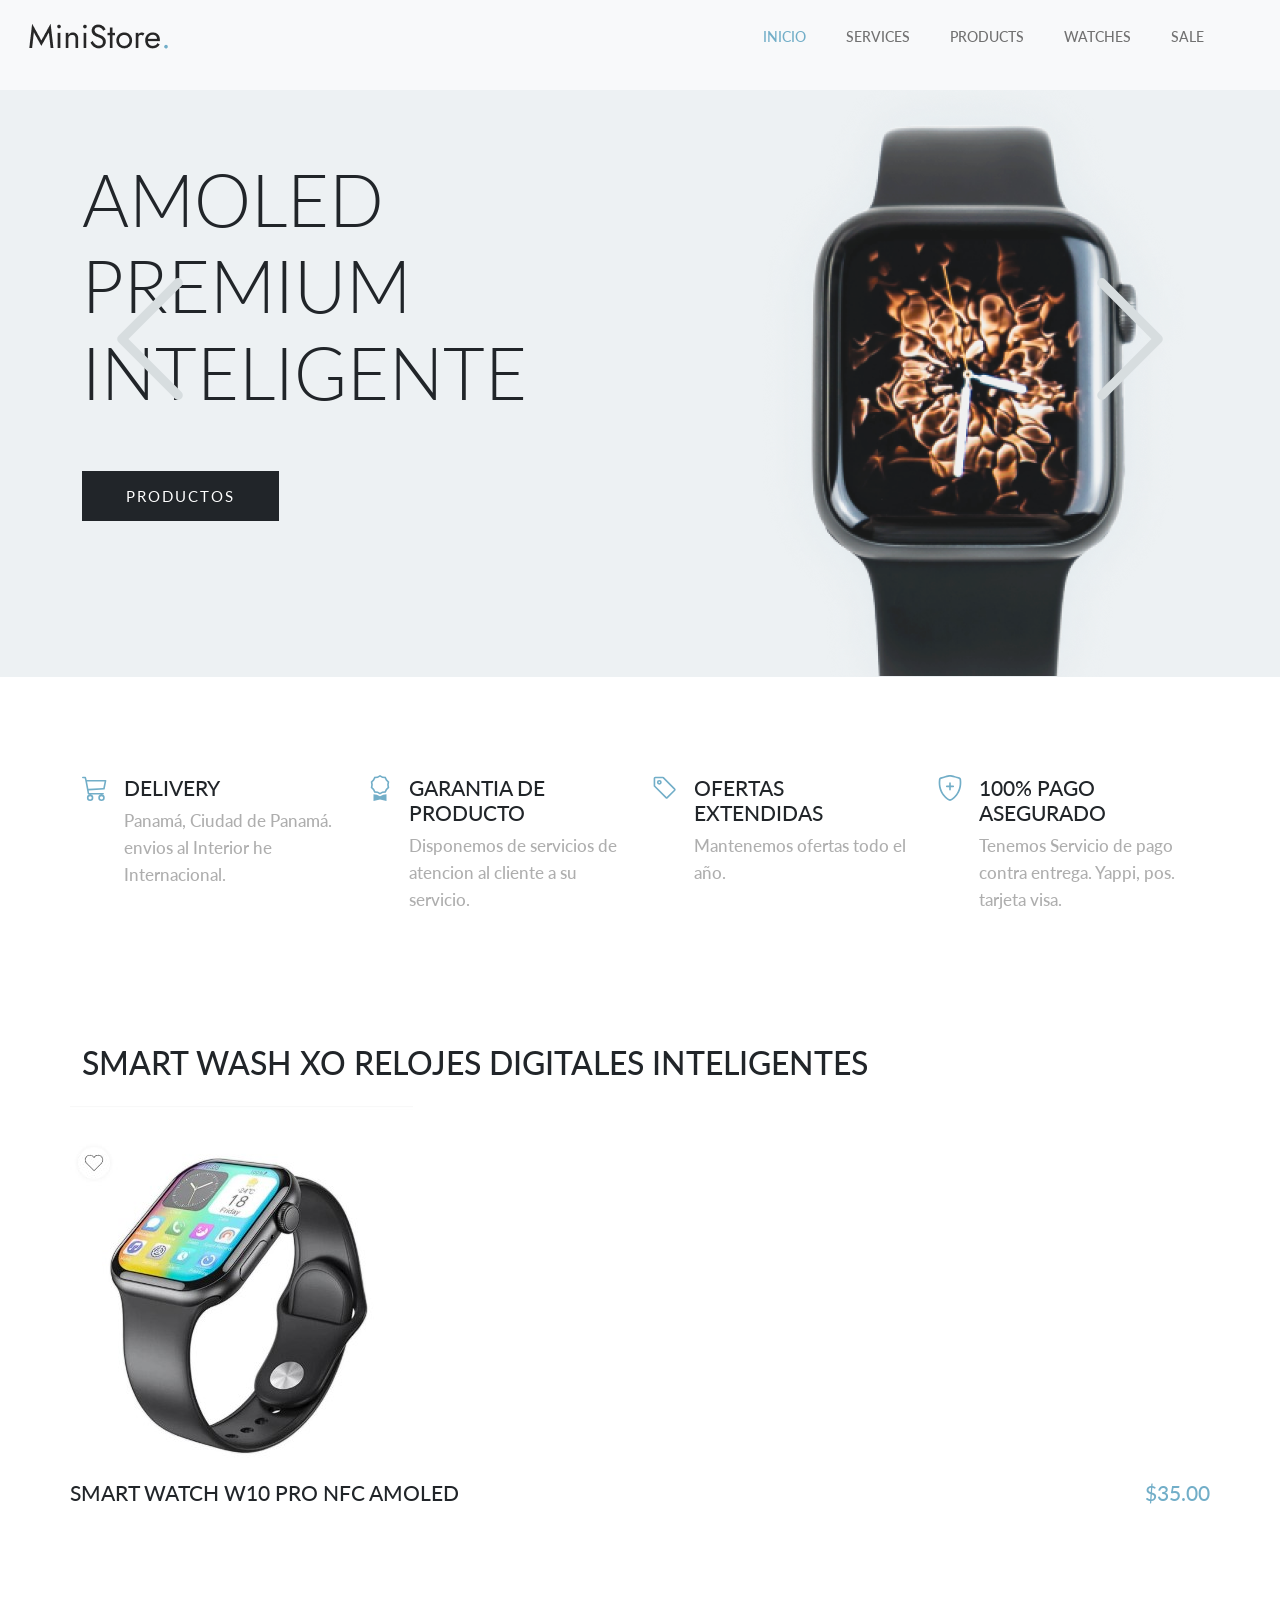
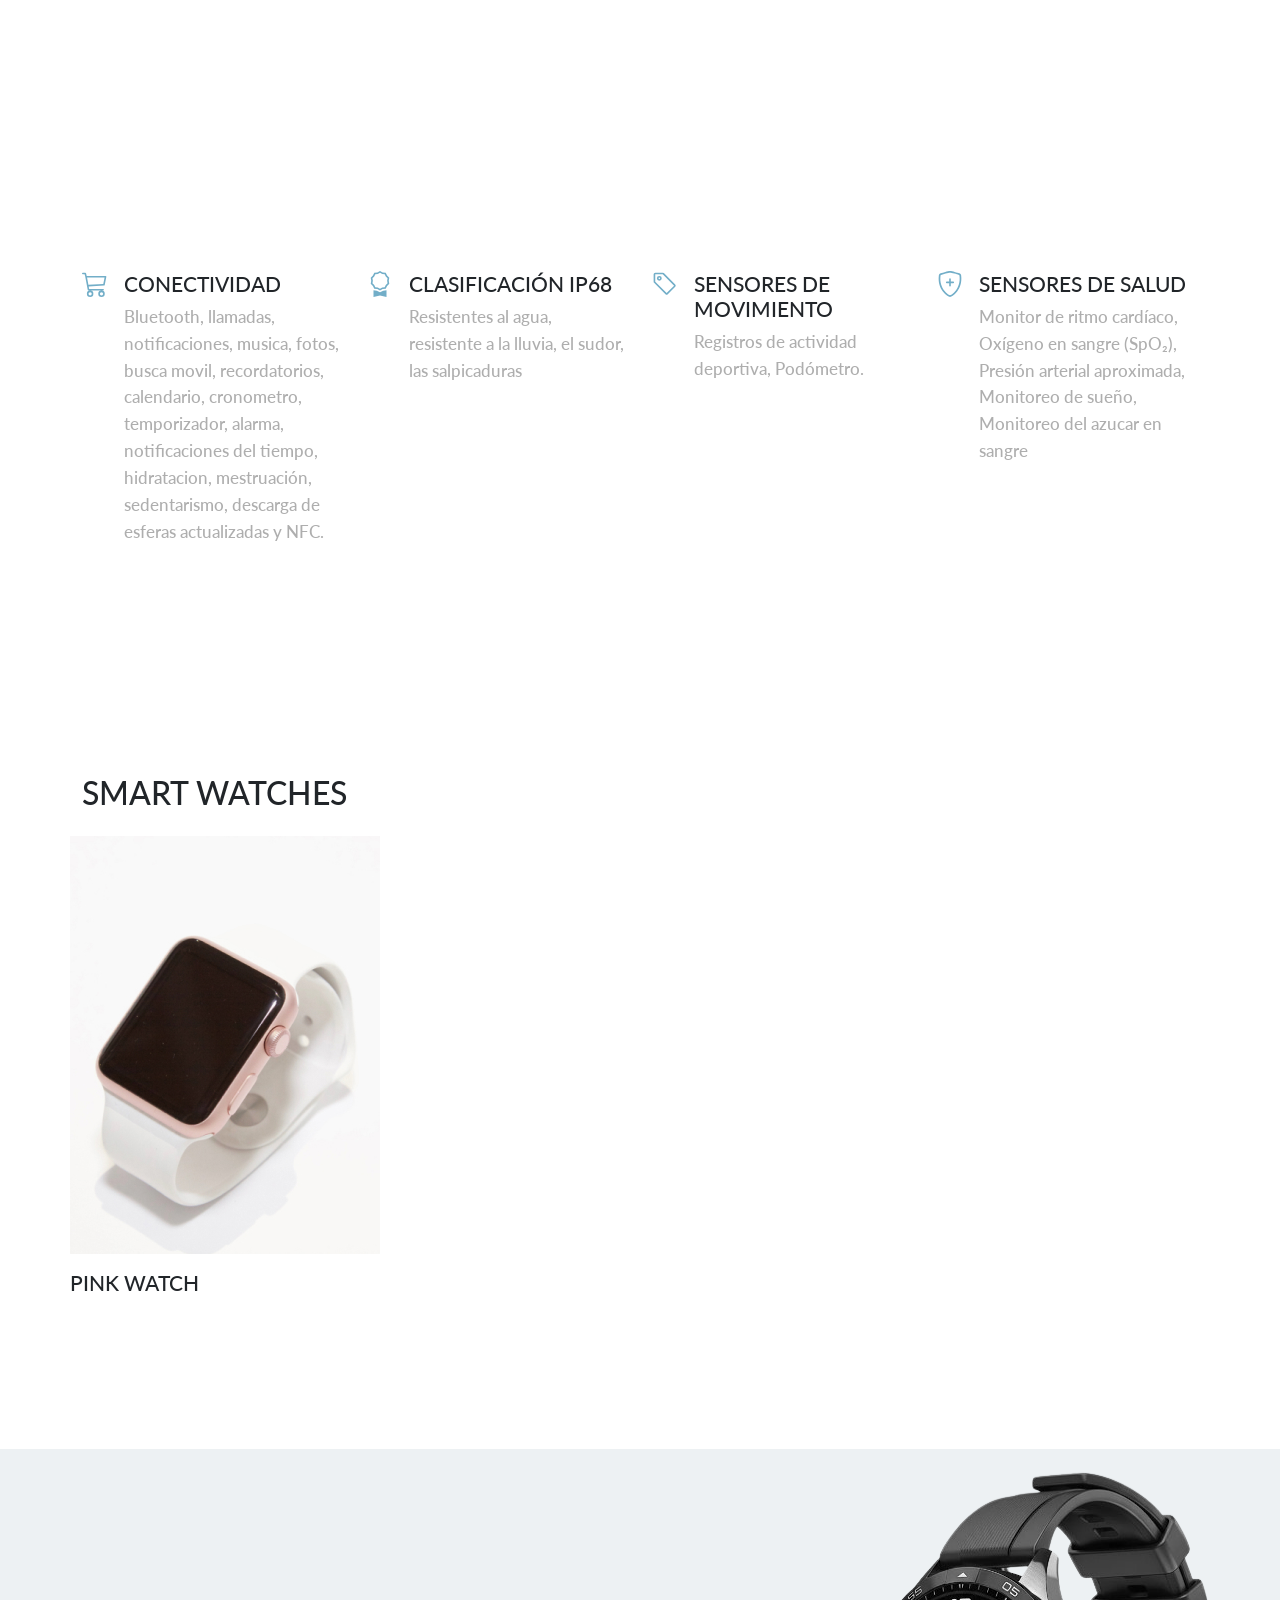
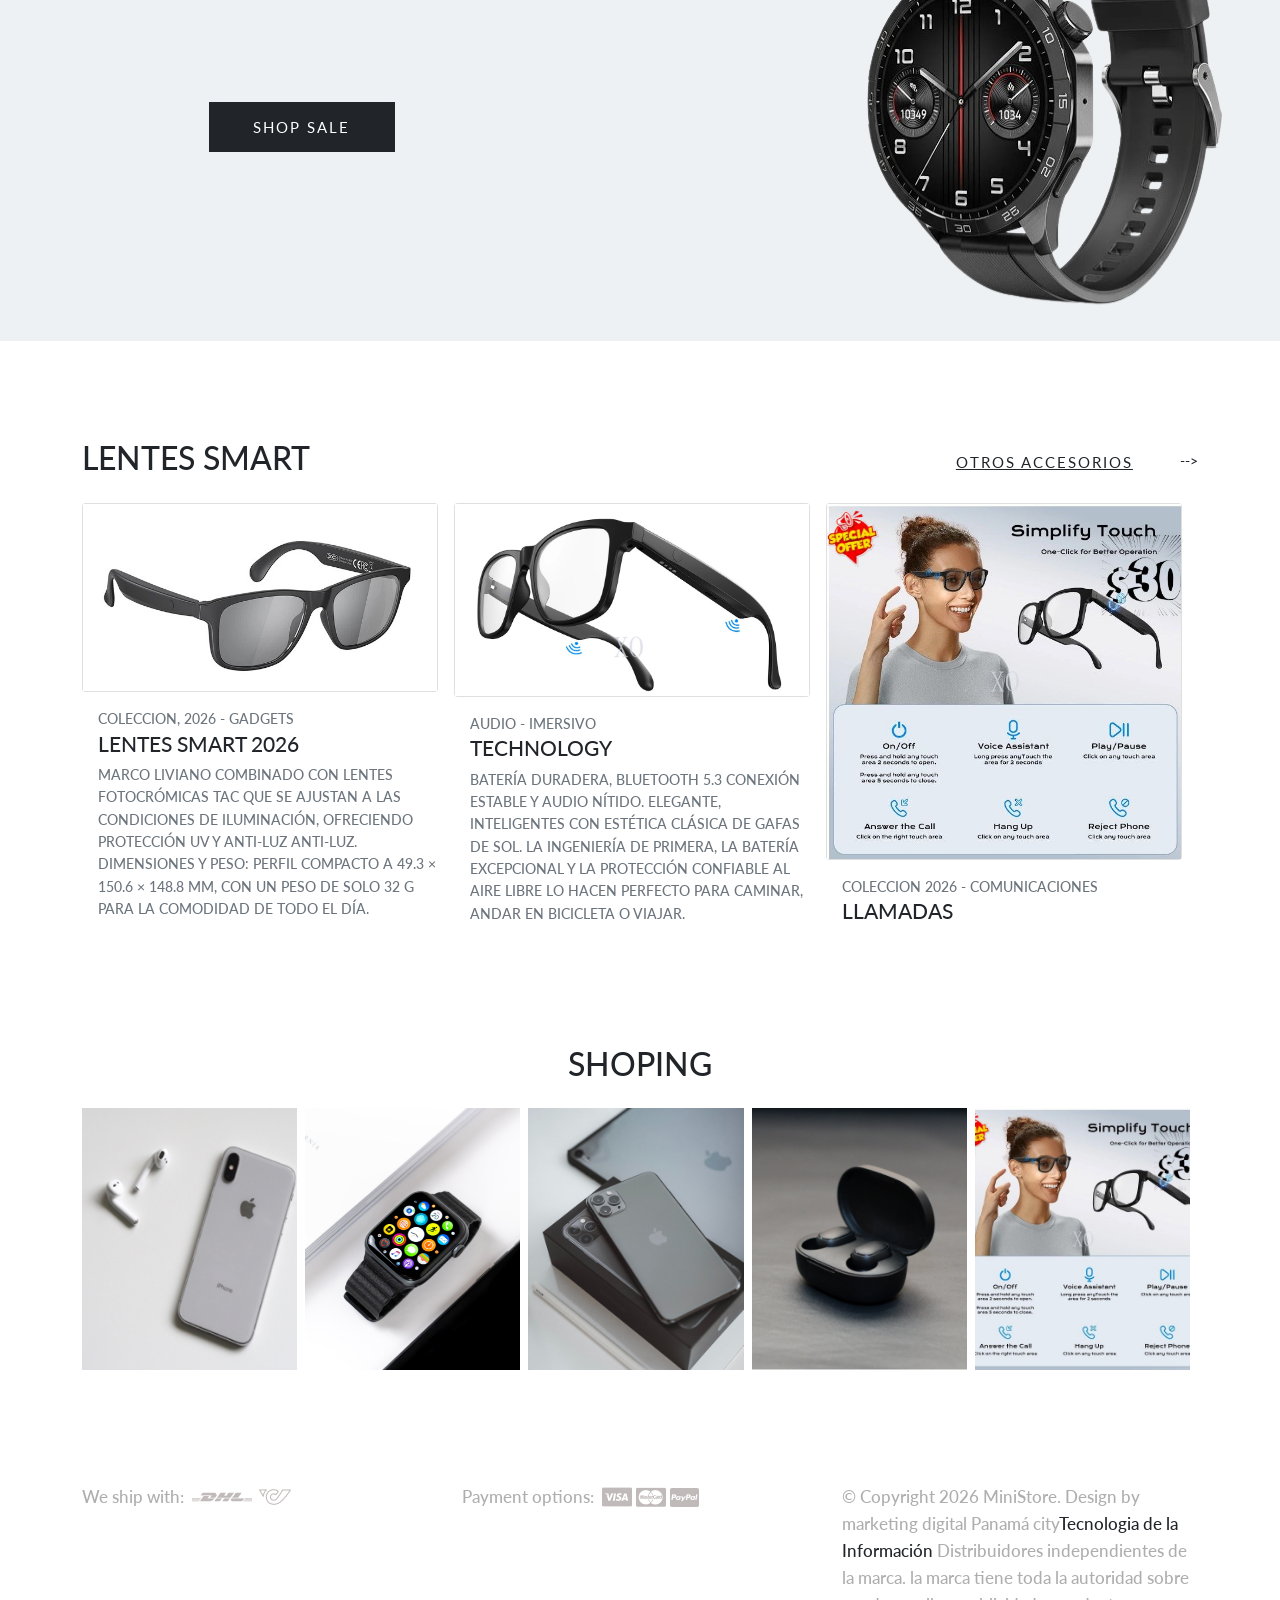
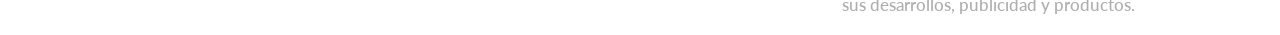
==== commit 81f85198: "act33" ====
--- a/index.html
+++ b/index.html
@@ -370,7 +370,7 @@
                     <h3 class="card-title text-uppercase">
                       <a href="#">SMART WATCH W10 PRO NFC amoled</a>
                     </h3>
-                    <span class="item-price text-primary">$40.00</span>
+                    <span class="item-price text-primary">$35.00</span>
                   </div>
                 </div>
               </div>
@@ -388,7 +388,7 @@
                     <h3 class="card-title text-uppercase">
                       <a href="#">SMART WATCH J6 amoled</a>
                     </h3>
-                    <span class="item-price text-primary">$40.00</span>
+                    <span class="item-price text-primary">$35.00</span>
                   </div>
                 </div>
               </div>
@@ -406,7 +406,7 @@
                     <h3 class="card-title text-uppercase">
                       <a href="#">SMART WATCH 4 AMOLED</a>
                     </h3>
-                    <span class="item-price text-primary">$40.00</span>
+                    <span class="item-price text-primary">$35.00</span>
                   </div>
                 </div>
               </div>
@@ -424,7 +424,7 @@
                     <h3 class="card-title text-uppercase">
                       <a href="#">SMART WATCH AMOLED J12</a>
                     </h3>
-                    <span class="item-price text-primary">$40.00</span>
+                    <span class="item-price text-primary">$35.00</span>
                   </div>
                 </div>
               </div>
@@ -442,7 +442,7 @@
                     <h3 class="card-title text-uppercase">
                       <a href="#">SMART WATCH AMOLED J9</a>
                     </h3>
-                    <span class="item-price text-primary">$40.00</span>
+                    <span class="item-price text-primary">$35.00</span>
                     <a class="cta" href="https://wa.me/50762982064">Llévatelo</a>
                   </div>
                 </div>
@@ -644,7 +644,7 @@
           <div class="display-header d-flex justify-content-between pb-3">
             <h2 class="display-7 text-dark text-uppercase">Lentes Smart</h2>
             <div class="btn-right">
-            <!--  <a href="blog.html" class="btn btn-medium btn-normal text-uppercase">Read Blog</a> -->
+            <a href="accesorio.html" class="btn btn-medium btn-normal text-uppercase">Otros Accesorios</a> -->
             </div>
           </div>
           <div class="post-grid d-flex flex-wrap justify-content-between">
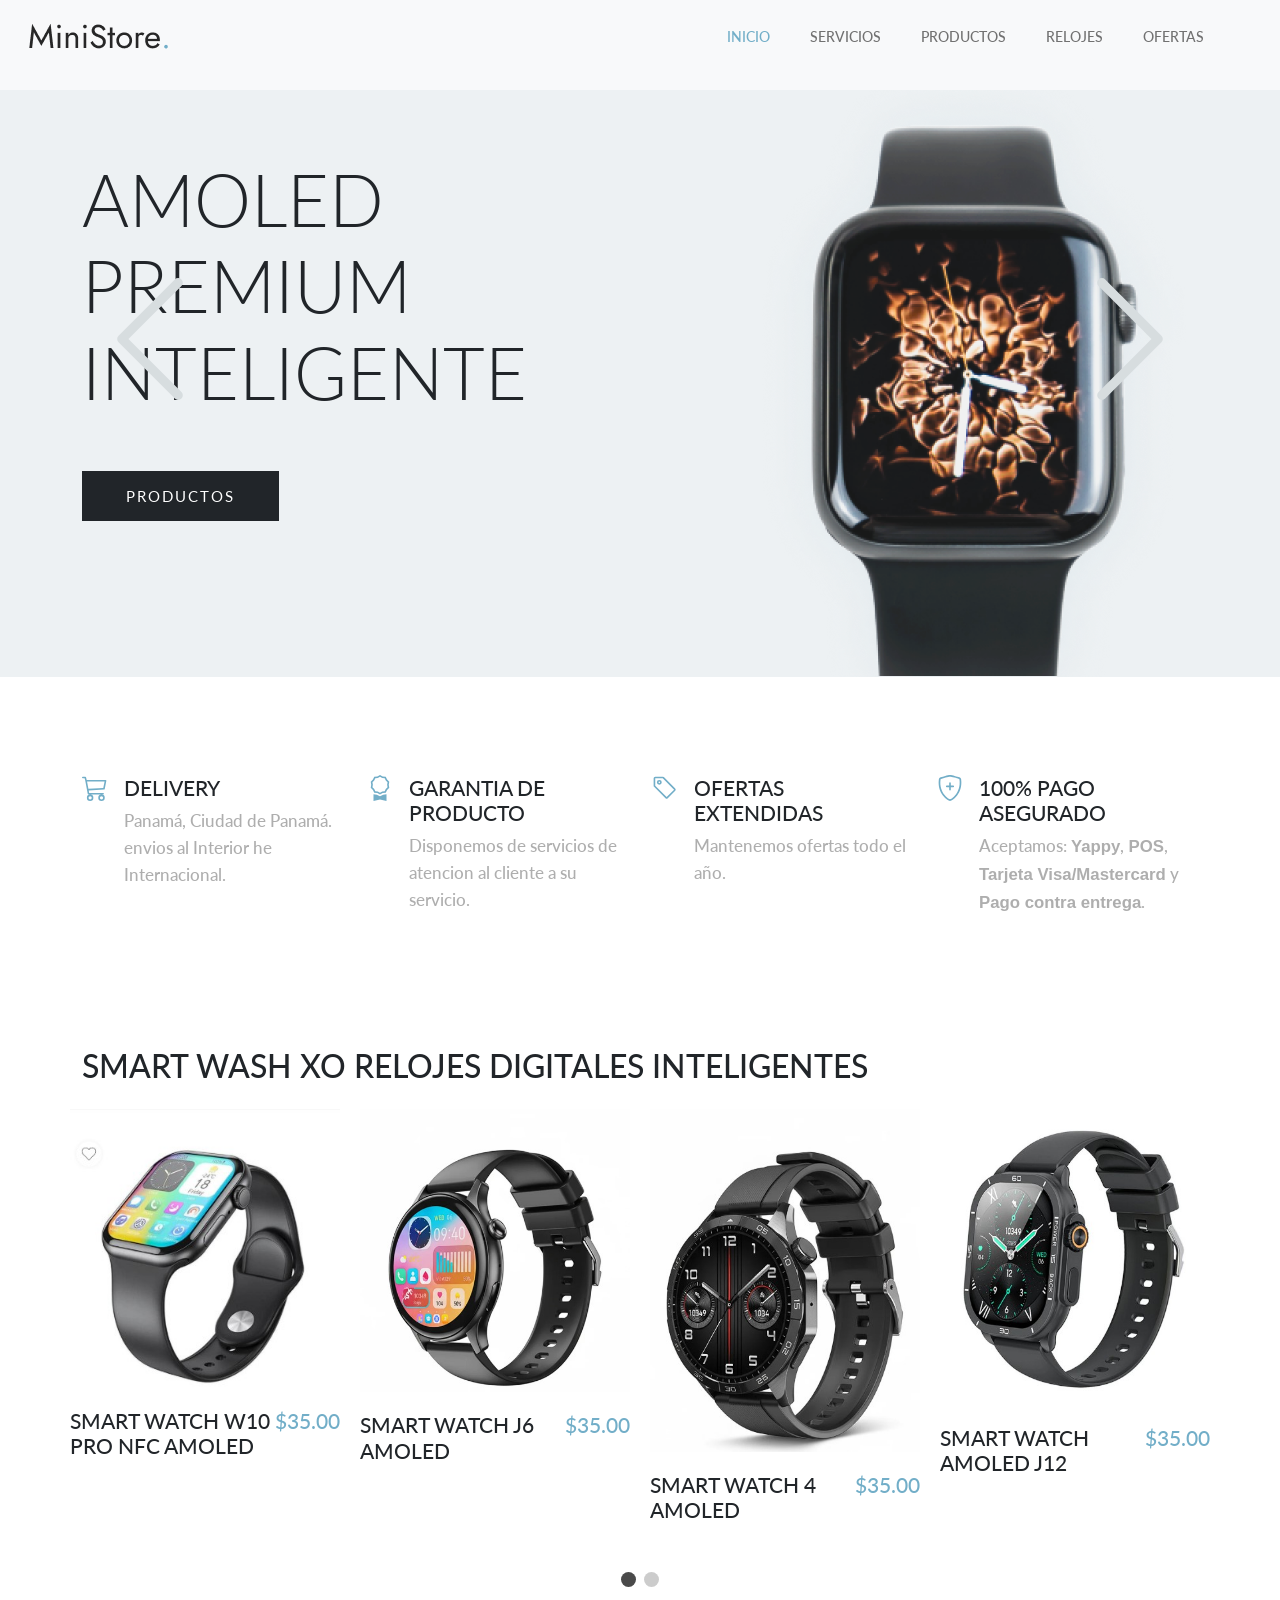
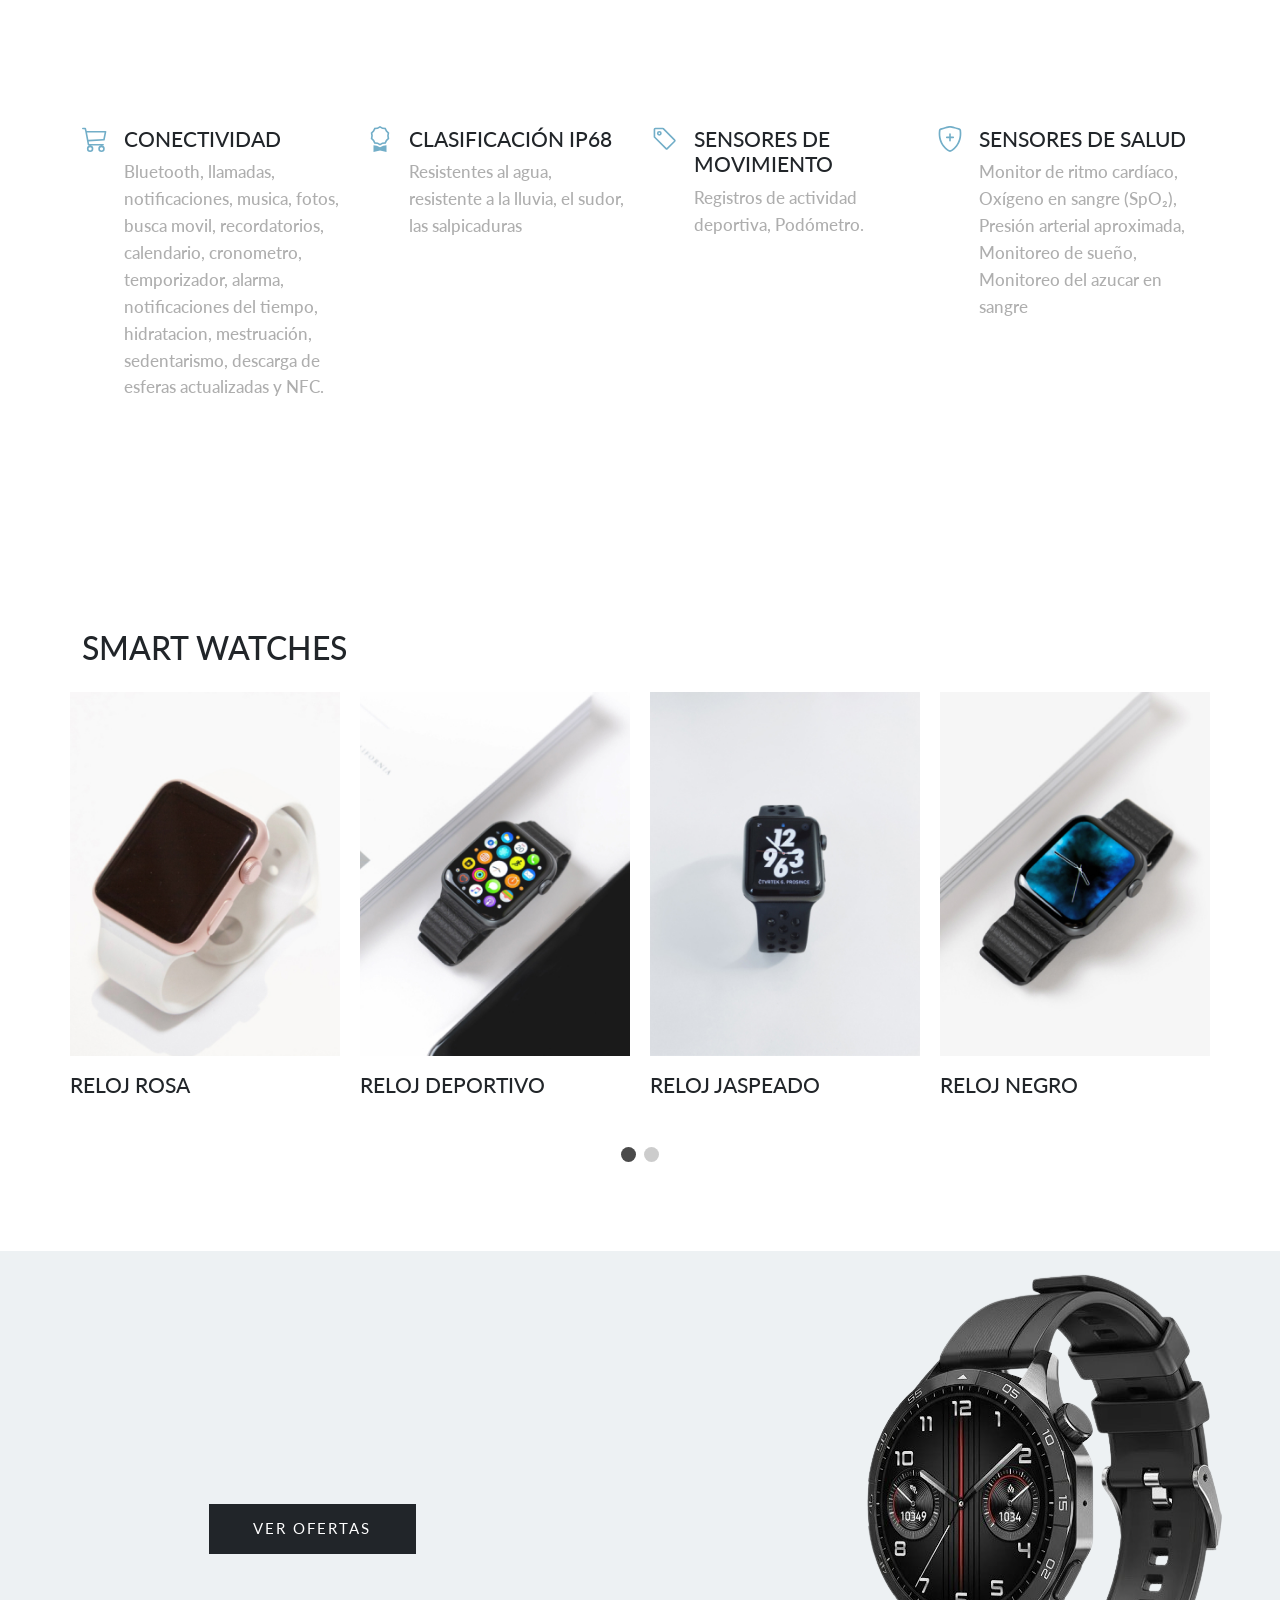
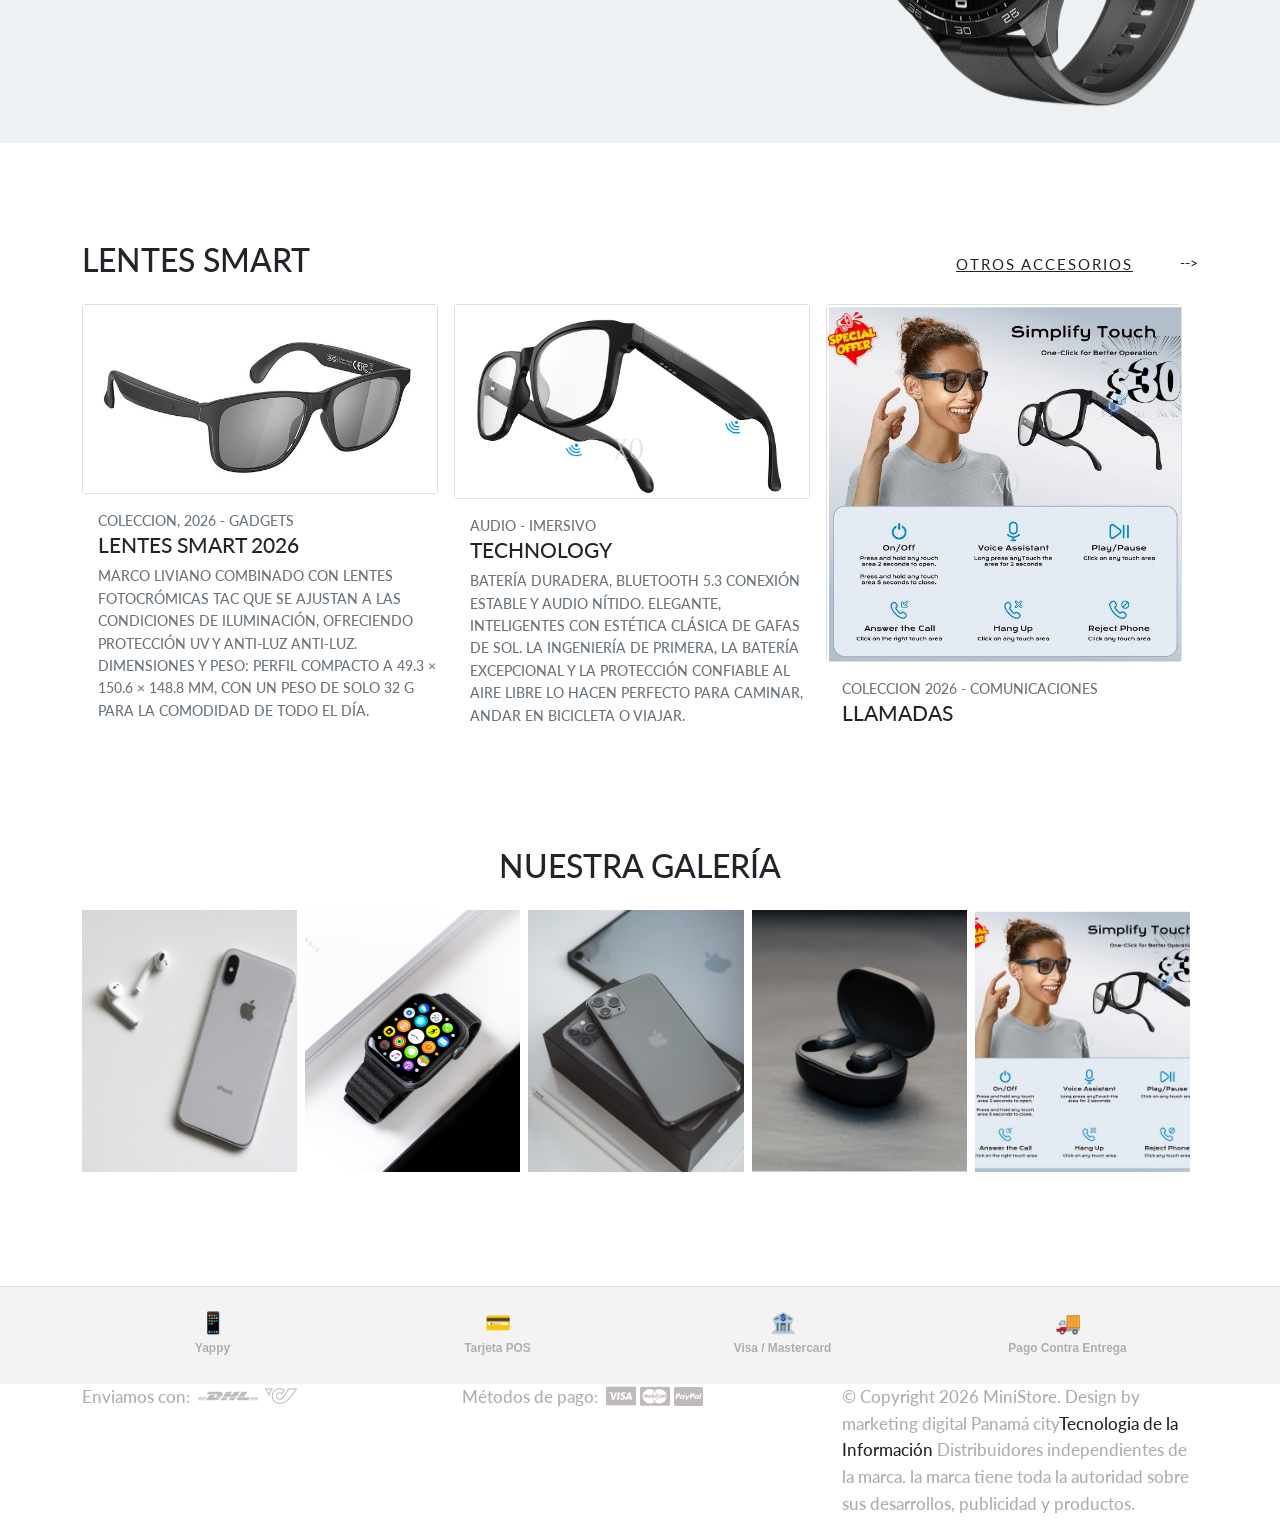
==== commit e6731a20: "Mejoras SEO, rendimiento, idioma y trust signals — Daniel - SEO: título, meta description, keywords " ====
--- a/index.html
+++ b/index.html
@@ -1,15 +1,22 @@
 <!DOCTYPE html>
-<html>
+<html lang="es">
   <head>
-    <title>smartwatchstore</title>
+    <title>SmartWatch PTY | Relojes Inteligentes en Panamá — Envío Rápido</title>
     <meta charset="utf-8">
     <meta http-equiv="X-UA-Compatible" content="IE=edge">
     <meta name="viewport" content="width=device-width, initial-scale=1.0">
     <meta name="format-detection" content="telephone=no">
     <meta name="apple-mobile-web-app-capable" content="yes">
-    <meta name="author" content="">
-    <meta name="keywords" content="">
-    <meta name="description" content="">
+    <meta name="author" content="SmartWatch PTY">
+    <meta name="keywords" content="smartwatch Panama, reloj inteligente Panama, smartwatch amoled, auriculares inalambricos Panama, accesorios tecnologia Panama, comprar smartwatch, reloj deportivo, NFC Panama, envio Panama">
+    <meta name="description" content="Compra relojes inteligentes, auriculares y accesorios en Panamá. Los mejores precios, envío rápido y pago seguro. Contáctanos por WhatsApp.">
+    <!-- Open Graph / Redes Sociales -->
+    <meta property="og:type" content="website">
+    <meta property="og:title" content="SmartWatch PTY | Relojes Inteligentes en Panamá — Envío Rápido">
+    <meta property="og:description" content="Compra relojes inteligentes, auriculares y accesorios en Panamá. Los mejores precios, envío rápido y pago seguro. Contáctanos por WhatsApp.">
+    <meta property="og:image" content="images/banner-image.png">
+    <meta property="og:url" content="https://smartwatchpty.com/">
+    <meta property="og:locale" content="es_PA">
     <link rel="stylesheet" type="text/css" href="css/bootstrap.min.css">
     <link rel="stylesheet" type="text/css" href="style.css">
     <link rel="stylesheet" href="https://cdn.jsdelivr.net/npm/swiper@9/swiper-bundle.min.css" />
@@ -104,33 +111,33 @@
         <div class="search-popup-container">
 
           <form role="search" method="get" class="search-form" action="">
-            <input type="search" id="search-form" class="search-field" placeholder="Type and press enter" value="" name="s" />
+            <input type="search" id="search-form" class="search-field" placeholder="Escribe y presiona Enter" value="" name="s" />
             <button type="submit" class="search-submit"><svg class="search"><use xlink:href="#search"></use></svg></button>
           </form>
 
-          <h5 class="cat-list-title">Browse Categories</h5>
+          <h5 class="cat-list-title">Explorar Categorías</h5>
           
           <ul class="cat-list">
             <li class="cat-list-item">
-              <a href="#" title="Mobile Phones">Mobile Phones</a>
+              <a href="#" title="Teléfonos Móviles">Teléfonos Móviles</a>
             </li>
             <li class="cat-list-item">
-              <a href="#" title="Smart Watches">Smart Watches</a>
+              <a href="#" title="Relojes Inteligentes">Relojes Inteligentes</a>
             </li>
             <li class="cat-list-item">
-              <a href="#" title="Headphones">Headphones</a>
+              <a href="#" title="Auriculares">Auriculares</a>
             </li>
             <li class="cat-list-item">
-              <a href="#" title="Accessories">Accessories</a>
+              <a href="#" title="Accesorios">Accesorios</a>
             </li>
             <li class="cat-list-item">
-              <a href="#" title="Monitors">Monitors</a>
+              <a href="#" title="Monitores">Monitores</a>
             </li>
             <li class="cat-list-item">
-              <a href="#" title="Speakers">Speakers</a>
+              <a href="#" title="Parlantes">Parlantes</a>
             </li>
             <li class="cat-list-item">
-              <a href="#" title="Memory Cards">Memory Cards</a>
+              <a href="#" title="Memorias">Memorias</a>
             </li>
           </ul>
 
@@ -141,7 +148,7 @@
       <nav id="header-nav" class="navbar navbar-expand-lg px-3 mb-3">
         <div class="container-fluid">
           <a class="navbar-brand" href="index.html">
-            <img src="images/main-logo.png" class="logo">
+            <img src="images/main-logo.png" class="logo" loading="lazy">
           </a>
           <button class="navbar-toggler d-flex d-lg-none order-3 p-2" type="button" data-bs-toggle="offcanvas" data-bs-target="#bdNavbar" aria-controls="bdNavbar" aria-expanded="false" aria-label="Toggle navigation">
             <svg class="navbar-icon">
@@ -151,7 +158,7 @@
           <div class="offcanvas offcanvas-end" tabindex="-1" id="bdNavbar" aria-labelledby="bdNavbarOffcanvasLabel">
             <div class="offcanvas-header px-4 pb-0">
               <a class="navbar-brand" href="index.html">
-                <img src="images/main-logo.png" class="logo">
+                <img src="images/main-logo.png" class="logo" loading="lazy">
               </a>
               <button type="button" class="btn-close btn-close-black" data-bs-dismiss="offcanvas" aria-label="Close" data-bs-target="#bdNavbar"></button>
             </div>
@@ -161,16 +168,16 @@
                   <a class="nav-link me-4 active" href="#billboard">Inicio</a>
                 </li>
                 <li class="nav-item">
-                  <a class="nav-link me-4" href="#company-services">Services</a>
+                  <a class="nav-link me-4" href="#company-services">Servicios</a>
                 </li>
                 <li class="nav-item">
-                  <a class="nav-link me-4" href="#mobile-products">Products</a>
+                  <a class="nav-link me-4" href="#mobile-products">Productos</a>
                 </li>
                 <li class="nav-item">
-                  <a class="nav-link me-4" href="#smart-watches">Watches</a>
+                  <a class="nav-link me-4" href="#smart-watches">Relojes</a>
                 </li>
                 <li class="nav-item">
-                  <a class="nav-link me-4" href="#yearly-sale">Sale</a>
+                  <a class="nav-link me-4" href="#yearly-sale">Ofertas</a>
                 </li>
                <!-- <li class="nav-item">  
                    <a class="nav-link me-4" href="#latest-blog">Blog</a>
@@ -251,7 +258,7 @@
                 </div>
                 <div class="col-md-5">
                   <div class="image-holder">
-                    <img src="images/banner-image.png" alt="banner">
+                    <img src="images/banner-image.png" alt="banner" loading="eager">
                   </div>
                 </div>
               </div>
@@ -262,13 +269,13 @@
               <div class="row d-flex flex-wrap align-items-center">
                 <div class="col-md-6">
                   <div class="banner-content">
-                    <h1 class="display-2 text-uppercase text-dark pb-5">Technology Hack You Won't Get</h1>
-                    <a href="#" class="btn btn-medium btn-dark text-uppercase btn-rounded-none">Shop Product</a>
+                    <h1 class="display-2 text-uppercase text-dark pb-5">Tecnología Inteligente al Mejor Precio</h1>
+                    <a href="https://wa.me/50762982064" class="btn btn-medium btn-dark text-uppercase btn-rounded-none">Ver Productos</a>
                   </div>
                 </div>
                 <div class="col-md-5">
                   <div class="image-holder">
-                    <img src="images/banner-image.png" alt="banner">
+                    <img src="images/banner-image.png" alt="banner" loading="eager">
                   </div>
                 </div>
               </div>
@@ -338,7 +345,7 @@
               </div>
               <div class="icon-box-content">
                 <h3 class="card-title text-uppercase text-dark">100% Pago Asegurado</h3>
-                <p>Tenemos Servicio de pago contra entrega. Yappi, pos. tarjeta visa.</p>
+                <p>Aceptamos: <strong>Yappy</strong>, <strong>POS</strong>, <strong>Tarjeta Visa/Mastercard</strong> y <strong>Pago contra entrega</strong>.</p>
               </div>
             </div>
           </div>
@@ -359,7 +366,7 @@
               <div class="swiper-slide">
                 <div class="product-card position-relative">
                   <div class="image-holder">
-                    <img src="images/W10.jpg" alt="product-item" class="img-fluid">
+                    <img src="images/W10.jpg" alt="product-item" class="img-fluid" loading="lazy">
                   </div>
                   <div class="cart-concern position-absolute">
                     <div class="cart-button d-flex">
@@ -377,7 +384,7 @@
               <div class="swiper-slide">
                 <div class="product-card position-relative">
                   <div class="image-holder">
-                    <img src="images/nab.jpg" alt="product-item" class="img-fluid">
+                    <img src="images/nab.jpg" alt="product-item" class="img-fluid" loading="lazy">
                   </div>
                   <div class="cart-concern position-absolute">
                     <div class="cart-button d-flex">
@@ -395,11 +402,11 @@
               <div class="swiper-slide">
                 <div class="product-card position-relative">
                   <div class="image-holder">
-                    <img src="images/rih.jpg" alt="product-item" class="img-fluid">
+                    <img src="images/rih.jpg" alt="product-item" class="img-fluid" loading="lazy">
                   </div>
                   <div class="cart-concern position-absolute">
                     <div class="cart-button d-flex">
-                      <a href="https://wa.me/50762982064" class="btn btn-medium btn-black">Add to Cart<svg class="cart-outline"><use xlink:href="#cart-outline"></use></svg></a>
+                      <a href="https://wa.me/50762982064" class="btn btn-medium btn-black">Comprar por WhatsApp<svg class="cart-outline"><use xlink:href="#cart-outline"></use></svg></a>
                     </div>
                   </div>
                   <div class="card-detail d-flex justify-content-between align-items-baseline pt-3">
@@ -413,11 +420,11 @@
               <div class="swiper-slide">
                 <div class="product-card position-relative">
                   <div class="image-holder">
-                    <img src="images/j12.jpg" alt="product-item" class="img-fluid">
+                    <img src="images/j12.jpg" alt="product-item" class="img-fluid" loading="lazy">
                   </div>
                   <div class="cart-concern position-absolute">
                     <div class="cart-button d-flex">
-                      <a href="https://wa.me/50762982064" class="btn btn-medium btn-black">Add to Cart<svg class="cart-outline"><use xlink:href="#cart-outline"></use></svg></a>
+                      <a href="https://wa.me/50762982064" class="btn btn-medium btn-black">Comprar por WhatsApp<svg class="cart-outline"><use xlink:href="#cart-outline"></use></svg></a>
                     </div>
                   </div>
                   <div class="card-detail d-flex justify-content-between align-items-baseline pt-3">
@@ -431,11 +438,11 @@
               <div class="swiper-slide">
                 <div class="product-card position-relative">
                   <div class="image-holder">
-                    <img src="images/jultimo.jpg" alt="product-item" class="img-fluid">
+                    <img src="images/jultimo.jpg" alt="product-item" class="img-fluid" loading="lazy">
                   </div>
                   <div class="cart-concern position-absolute">
                     <div class="cart-button d-flex">
-                      <a href="https://wa.me/50762982064" class="btn btn-medium btn-black">Add to Cart<svg class="cart-outline"><use xlink:href="#cart-outline"></use></svg></a>
+                      <a href="https://wa.me/50762982064" class="btn btn-medium btn-black">Comprar por WhatsApp<svg class="cart-outline"><use xlink:href="#cart-outline"></use></svg></a>
                     </div>
                   </div>
                   <div class="card-detail d-flex justify-content-between align-items-baseline pt-3">
@@ -531,16 +538,16 @@
               <div class="swiper-slide">
                 <div class="product-card position-relative">
                   <div class="image-holder">
-                    <img src="images/product-item6.jpg" alt="product-item" class="img-fluid">
+                    <img src="images/product-item6.jpg" alt="product-item" class="img-fluid" loading="lazy">
                   </div>
                   <div class="cart-concern position-absolute">
                     <div class="cart-button d-flex">
-                      <a href="#" class="btn btn-medium btn-black">Add to Cart<svg class="cart-outline"><use xlink:href="#cart-outline"></use></svg></a>
+                      <a href="#" class="btn btn-medium btn-black">Comprar por WhatsApp<svg class="cart-outline"><use xlink:href="#cart-outline"></use></svg></a>
                     </div>
                   </div>
                   <div class="card-detail d-flex justify-content-between align-items-baseline pt-3">
                     <h3 class="card-title text-uppercase">
-                      <a href="#">Pink watch</a>
+                      <a href="https://wa.me/50762982064">Reloj Rosa</a>
                     </h3>
                     <span class="item-price text-primary"></span>
                   </div>
@@ -549,16 +556,16 @@
               <div class="swiper-slide">
                 <div class="product-card position-relative">
                   <div class="image-holder">
-                    <img src="images/product-item7.jpg" alt="product-item" class="img-fluid">
+                    <img src="images/product-item7.jpg" alt="product-item" class="img-fluid" loading="lazy">
                   </div>
                   <div class="cart-concern position-absolute">
                     <div class="cart-button d-flex">
-                      <a href="#" class="btn btn-medium btn-black">Add to Cart<svg class="cart-outline"><use xlink:href="#cart-outline"></use></svg></a>
+                      <a href="#" class="btn btn-medium btn-black">Comprar por WhatsApp<svg class="cart-outline"><use xlink:href="#cart-outline"></use></svg></a>
                     </div>
                   </div>
                   <div class="card-detail d-flex justify-content-between align-items-baseline pt-3">
                     <h3 class="card-title text-uppercase">
-                      <a href="#">Heavy watch</a>
+                      <a href="https://wa.me/50762982064">Reloj Deportivo</a>
                     </h3>
                     <span class="item-price text-primary"></span>
                   </div>
@@ -567,16 +574,16 @@
               <div class="swiper-slide">
                 <div class="product-card position-relative">
                   <div class="image-holder">
-                    <img src="images/product-item8.jpg" alt="product-item" class="img-fluid">
+                    <img src="images/product-item8.jpg" alt="product-item" class="img-fluid" loading="lazy">
                   </div>
                   <div class="cart-concern position-absolute">
                     <div class="cart-button d-flex">
-                      <a href="#" class="btn btn-medium btn-black">Add to Cart<svg class="cart-outline"><use xlink:href="#cart-outline"></use></svg></a>
+                      <a href="#" class="btn btn-medium btn-black">Comprar por WhatsApp<svg class="cart-outline"><use xlink:href="#cart-outline"></use></svg></a>
                     </div>
                   </div>
                   <div class="card-detail d-flex justify-content-between align-items-baseline pt-3">
                     <h3 class="card-title text-uppercase">
-                      <a href="#">spotted watch</a>
+                      <a href="https://wa.me/50762982064">Reloj Jaspeado</a>
                     </h3>
                     <span class="item-price text-primary"></span>
                   </div>
@@ -585,16 +592,16 @@
               <div class="swiper-slide">
                 <div class="product-card position-relative">
                   <div class="image-holder">
-                    <img src="images/product-item9.jpg" alt="product-item" class="img-fluid">
+                    <img src="images/product-item9.jpg" alt="product-item" class="img-fluid" loading="lazy">
                   </div>
                   <div class="cart-concern position-absolute">
                     <div class="cart-button d-flex">
-                      <a href="#" class="btn btn-medium btn-black">Add to Cart<svg class="cart-outline"><use xlink:href="#cart-outline"></use></svg></a>
+                      <a href="#" class="btn btn-medium btn-black">Comprar por WhatsApp<svg class="cart-outline"><use xlink:href="#cart-outline"></use></svg></a>
                     </div>
                   </div>
                   <div class="card-detail d-flex justify-content-between align-items-baseline pt-3">
                     <h3 class="card-title text-uppercase">
-                      <a href="#">black watch</a>
+                      <a href="https://wa.me/50762982064">Reloj Negro</a>
                     </h3>
                     <span class="item-price text-primary"></span>
                   </div>
@@ -603,16 +610,16 @@
               <div class="swiper-slide">
                 <div class="product-card position-relative">
                   <div class="image-holder">
-                    <img src="images/product-item10.jpg" alt="product-item" class="img-fluid">
+                    <img src="images/product-item10.jpg" alt="product-item" class="img-fluid" loading="lazy">
                   </div>
                   <div class="cart-concern position-absolute">
                     <div class="cart-button d-flex">
-                      <a href="#" class="btn btn-medium btn-black">Add to Cart<svg class="cart-outline"><use xlink:href="#cart-outline"></use></svg></a>
+                      <a href="#" class="btn btn-medium btn-black">Comprar por WhatsApp<svg class="cart-outline"><use xlink:href="#cart-outline"></use></svg></a>
                     </div>
                   </div>
                   <div class="card-detail d-flex justify-content-between pt-3">
                     <h3 class="card-title text-uppercase">
-                      <a href="#">black watch</a>
+                      <a href="https://wa.me/50762982064">Reloj Negro</a>
                     </h3>
                     <span class="item-price text-primary"></span>
                   </div>
@@ -630,7 +637,7 @@
           <div class="text-content offset-4 padding-medium">
             <h3></h3>
             <h2 class="display-2 pb-5 text-uppercase"></h2>
-            <a href="https://wa.me/50762982064" class="btn btn-medium btn-dark text-uppercase btn-rounded-none">Shop Sale</a>
+            <a href="https://wa.me/50762982064" class="btn btn-medium btn-dark text-uppercase btn-rounded-none">Ver Ofertas</a>
           </div>
         </div>
         <div class="col-md-6 col-sm-12">
@@ -651,7 +658,7 @@
             <div class="col-lg-4 col-sm-12">
               <div class="card border-none me-3">
                 <div class="card-image">
-                  <img src="images/lentes.jpg" alt="" class="img-fluid">
+                  <img src="images/lentes.jpg" alt="Lentes Smart 2026" class="img-fluid" loading="lazy">
                 </div>
               </div>
               <div class="card-body text-uppercase">
@@ -668,7 +675,7 @@
             <div class="col-lg-4 col-sm-12">
               <div class="card border-none me-3">
                 <div class="card-image">
-                  <img src="images/lentes1.jpg" alt="" class="img-fluid">
+                  <img src="images/lentes1.jpg" alt="Lentes Smart Bluetooth" class="img-fluid" loading="lazy">
                 </div>
               </div>
               <div class="card-body text-uppercase">
@@ -685,7 +692,7 @@
             <div class="col-lg-4 col-sm-12">
               <div class="card border-none me-3">
                 <div class="card-image">
-                  <img src="images/lentes3.jpg" alt="" class="img-fluid">
+                  <img src="images/lentes3.jpg" alt="Lentes Smart Llamadas" class="img-fluid" loading="lazy">
                 </div>
               </div>
               <div class="card-body text-uppercase">
@@ -808,12 +815,12 @@
       <div class="container">
         <div class="row">
           <div class="display-header text-uppercase text-dark text-center pb-3">
-            <h2 class="display-7">Shoping</h2>
+            <h2 class="display-7">Nuestra Galería</h2>
           </div>
           <div class="d-flex flex-wrap">
             <figure class="instagram-item pe-2">
               <a href="#" class="image-link position-relative">
-                <img src="images/insta-item1.jpg" alt="instagram" class="insta-image">
+                <img src="images/insta-item1.jpg" alt="SmartWatch PTY Instagram" class="insta-image" loading="lazy">
                 <div class="icon-overlay position-absolute d-flex justify-content-center">
                   <svg class="instagram">
                     <use xlink:href="#instagram"></use>
@@ -823,7 +830,7 @@
             </figure>
             <figure class="instagram-item pe-2">
               <a href="#" class="image-link position-relative">
-                <img src="images/insta-item2.jpg" alt="instagram" class="insta-image">
+                <img src="images/insta-item2.jpg" alt="SmartWatch PTY Instagram" class="insta-image" loading="lazy">
                 <div class="icon-overlay position-absolute d-flex justify-content-center">
                   <svg class="instagram">
                     <use xlink:href="#instagram"></use>
@@ -833,7 +840,7 @@
             </figure>
             <figure class="instagram-item pe-2">
               <a href="#" class="image-link position-relative">
-                <img src="images/insta-item3.jpg" alt="instagram" class="insta-image">
+                <img src="images/insta-item3.jpg" alt="SmartWatch PTY Instagram" class="insta-image" loading="lazy">
                 <div class="icon-overlay position-absolute d-flex justify-content-center">
                   <svg class="instagram">
                     <use xlink:href="#instagram"></use>
@@ -843,7 +850,7 @@
             </figure>
             <figure class="instagram-item pe-2">
               <a href="#" class="image-link position-relative">
-                <img src="images/insta-item4.jpg" alt="instagram" class="insta-image">
+                <img src="images/insta-item4.jpg" alt="SmartWatch PTY Instagram" class="insta-image" loading="lazy">
                 <div class="icon-overlay position-absolute d-flex justify-content-center">
                   <svg class="instagram">
                     <use xlink:href="#instagram"></use>
@@ -853,7 +860,7 @@
             </figure>
             <figure class="instagram-item pe-2">
               <a href="#" class="image-link position-relative">
-                <img src="images/lentes3.jpg" alt="instagram" class="insta-image">
+                <img src="images/lentes3.jpg" alt="SmartWatch PTY Instagram" class="insta-image" loading="lazy">
                 <div class="icon-overlay position-absolute d-flex justify-content-center">
                   <svg class="instagram">
                     <use xlink:href="#instagram"></use>
@@ -974,25 +981,48 @@
       </div>
       <hr>  -->
     </footer>
+    <!-- Trust Signals: Métodos de pago y envío -->
+    <div id="trust-signals" style="background:#f3f3f3; border-top:1px solid #e0e0e0; padding:18px 0;">
+      <div class="container">
+        <div class="row d-flex flex-wrap align-items-center justify-content-center text-center" style="gap:10px 0;">
+          <div class="col-6 col-md-3 pb-2">
+            <span style="font-size:1.5em;">📱</span>
+            <p style="margin:0; font-size:0.85em; font-weight:600;">Yappy</p>
+          </div>
+          <div class="col-6 col-md-3 pb-2">
+            <span style="font-size:1.5em;">💳</span>
+            <p style="margin:0; font-size:0.85em; font-weight:600;">Tarjeta POS</p>
+          </div>
+          <div class="col-6 col-md-3 pb-2">
+            <span style="font-size:1.5em;">🏦</span>
+            <p style="margin:0; font-size:0.85em; font-weight:600;">Visa / Mastercard</p>
+          </div>
+          <div class="col-6 col-md-3 pb-2">
+            <span style="font-size:1.5em;">🚚</span>
+            <p style="margin:0; font-size:0.85em; font-weight:600;">Pago Contra Entrega</p>
+          </div>
+        </div>
+      </div>
+    </div>
     <div id="footer-bottom">
       <div class="container">
         <div class="row d-flex flex-wrap justify-content-between">
           <div class="col-md-4 col-sm-6">
             <div class="Shipping d-flex">
-              <p>We ship with:</p>
+              <p>Enviamos con:</p>
               <div class="card-wrap ps-2">
-                <img src="images/dhl.png" alt="visa">
-                <img src="images/shippingcard.png" alt="mastercard">
+                <img src="images/dhl.png" alt="DHL envíos" loading="lazy">
+                <img src="images/shippingcard.png" alt="Envío seguro" loading="lazy">
               </div>
             </div>
           </div>
           <div class="col-md-4 col-sm-6">
             <div class="payment-method d-flex">
-              <p>Payment options:</p>
+              <p>Métodos de pago:</p>
               <div class="card-wrap ps-2">
-                <img src="images/visa.jpg" alt="visa">
-                <img src="images/mastercard.jpg" alt="mastercard">
-                <img src="images/paypal.jpg" alt="paypal">
+                <img src="images/visa.jpg" alt="Visa" loading="lazy">
+                <img src="images/mastercard.jpg" alt="Mastercard" loading="lazy">
+                <img src="images/paypal.jpg" alt="PayPal" loading="lazy">
               </div>
             </div>
           </div>
@@ -1005,7 +1035,6 @@
         </div>
       </div>
     </div>
-    <script src="js/jquery-1.11.0.min.js"></script>
     <script src="https://cdn.jsdelivr.net/npm/swiper/swiper-bundle.min.js"></script>
     <script type="text/javascript" src="js/bootstrap.bundle.min.js"></script>
     <script type="text/javascript" src="js/plugins.js"></script>
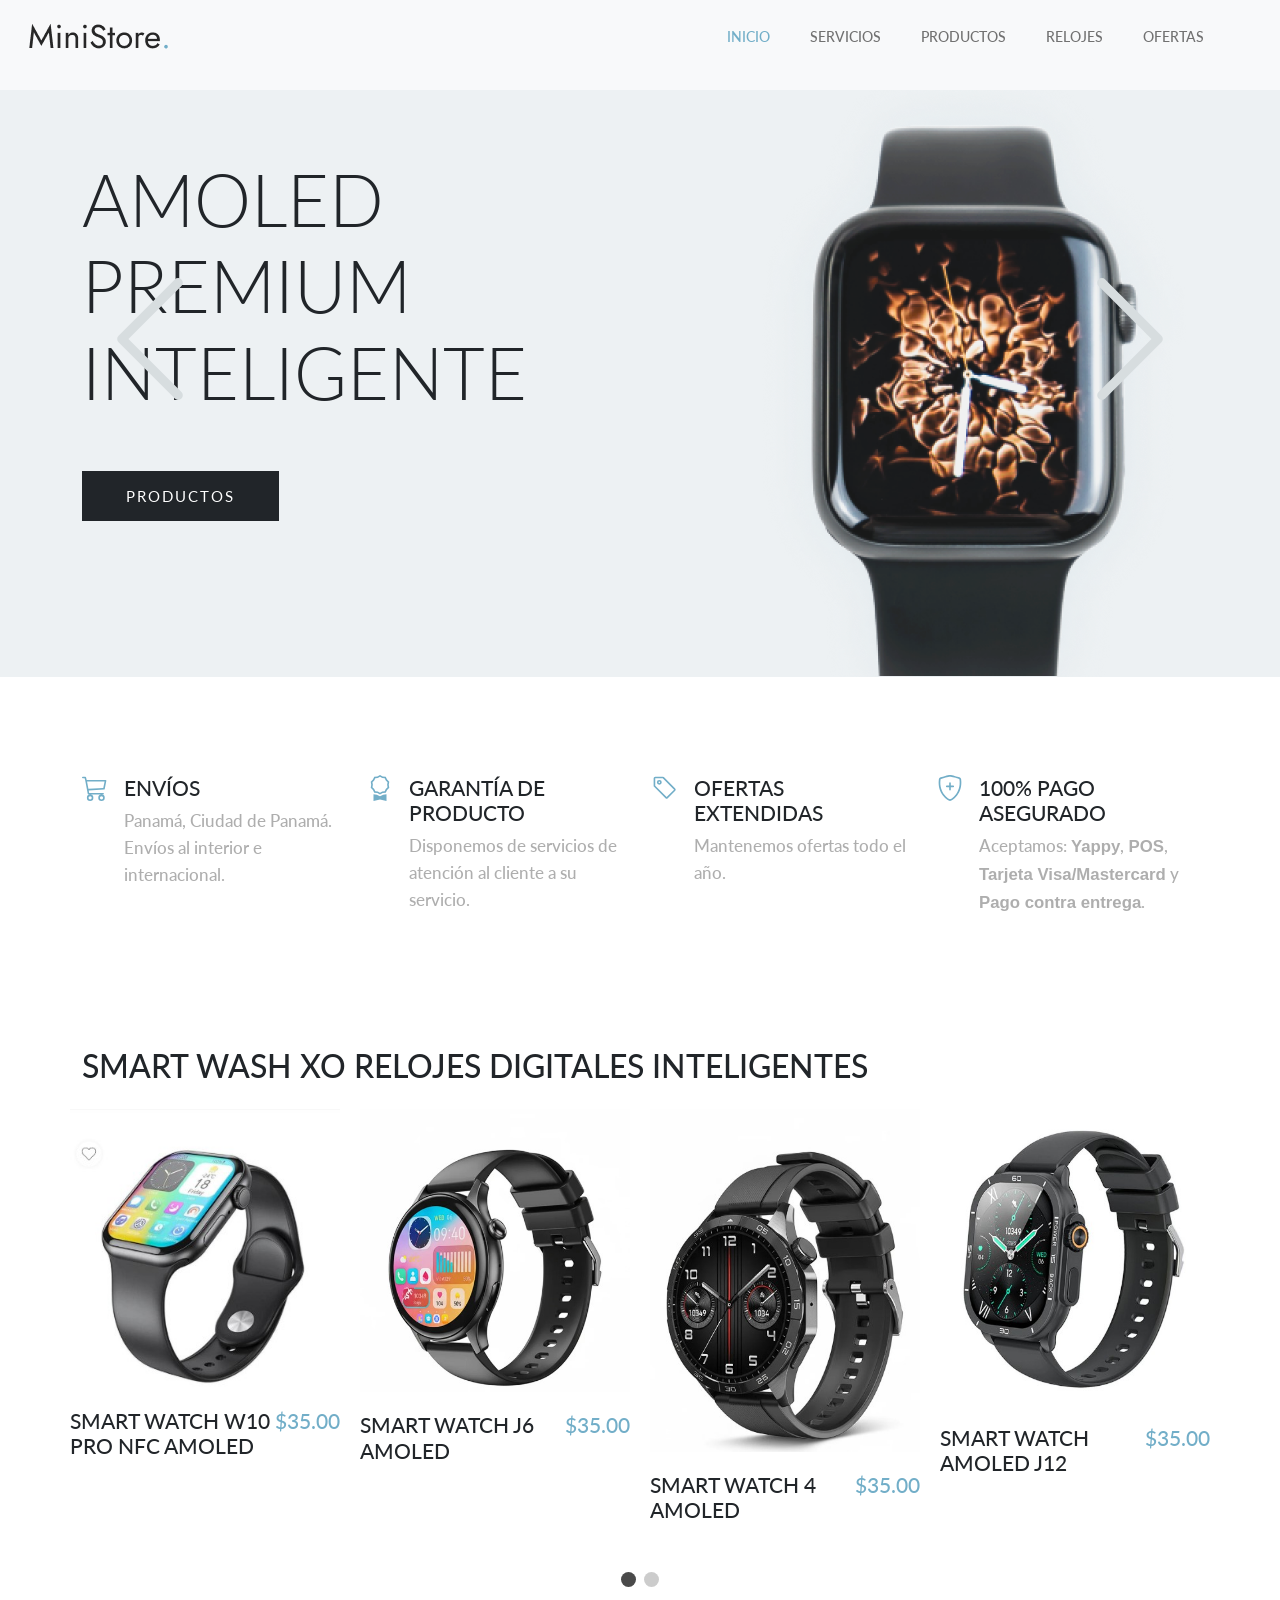
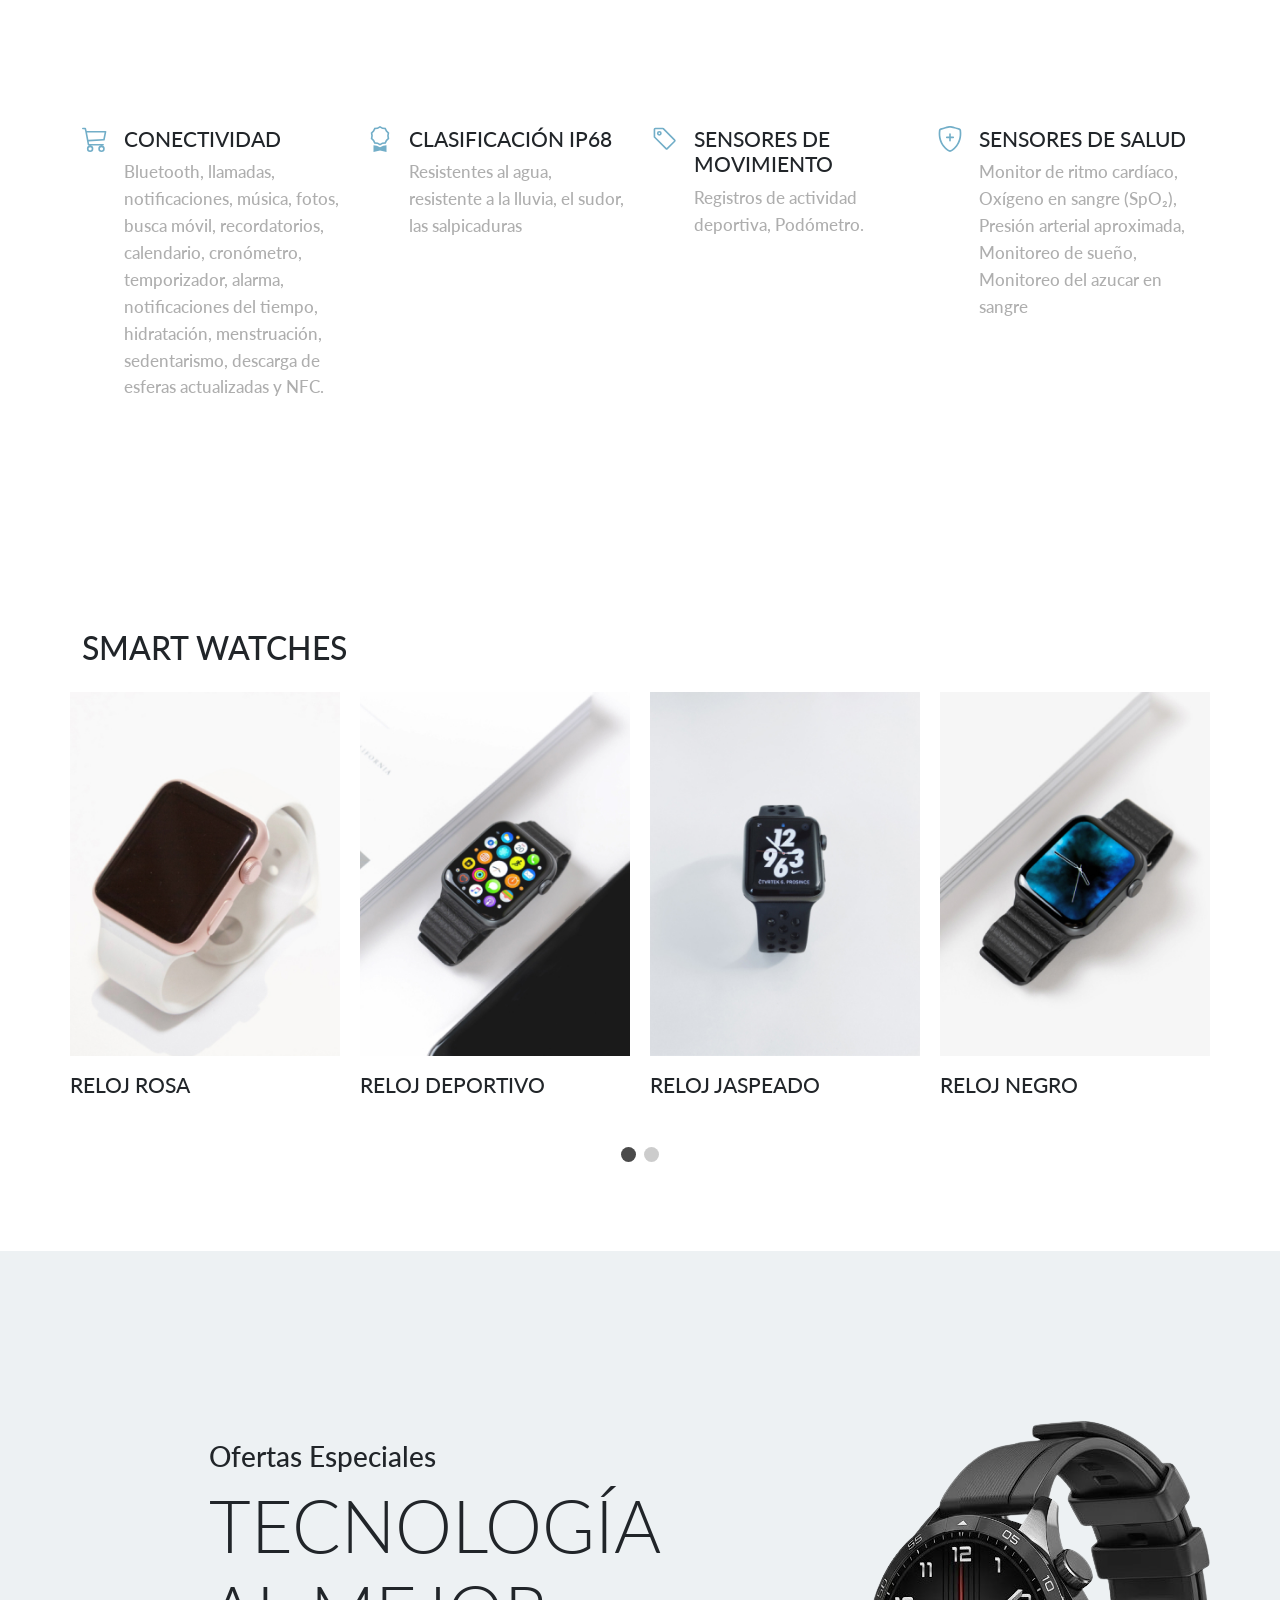
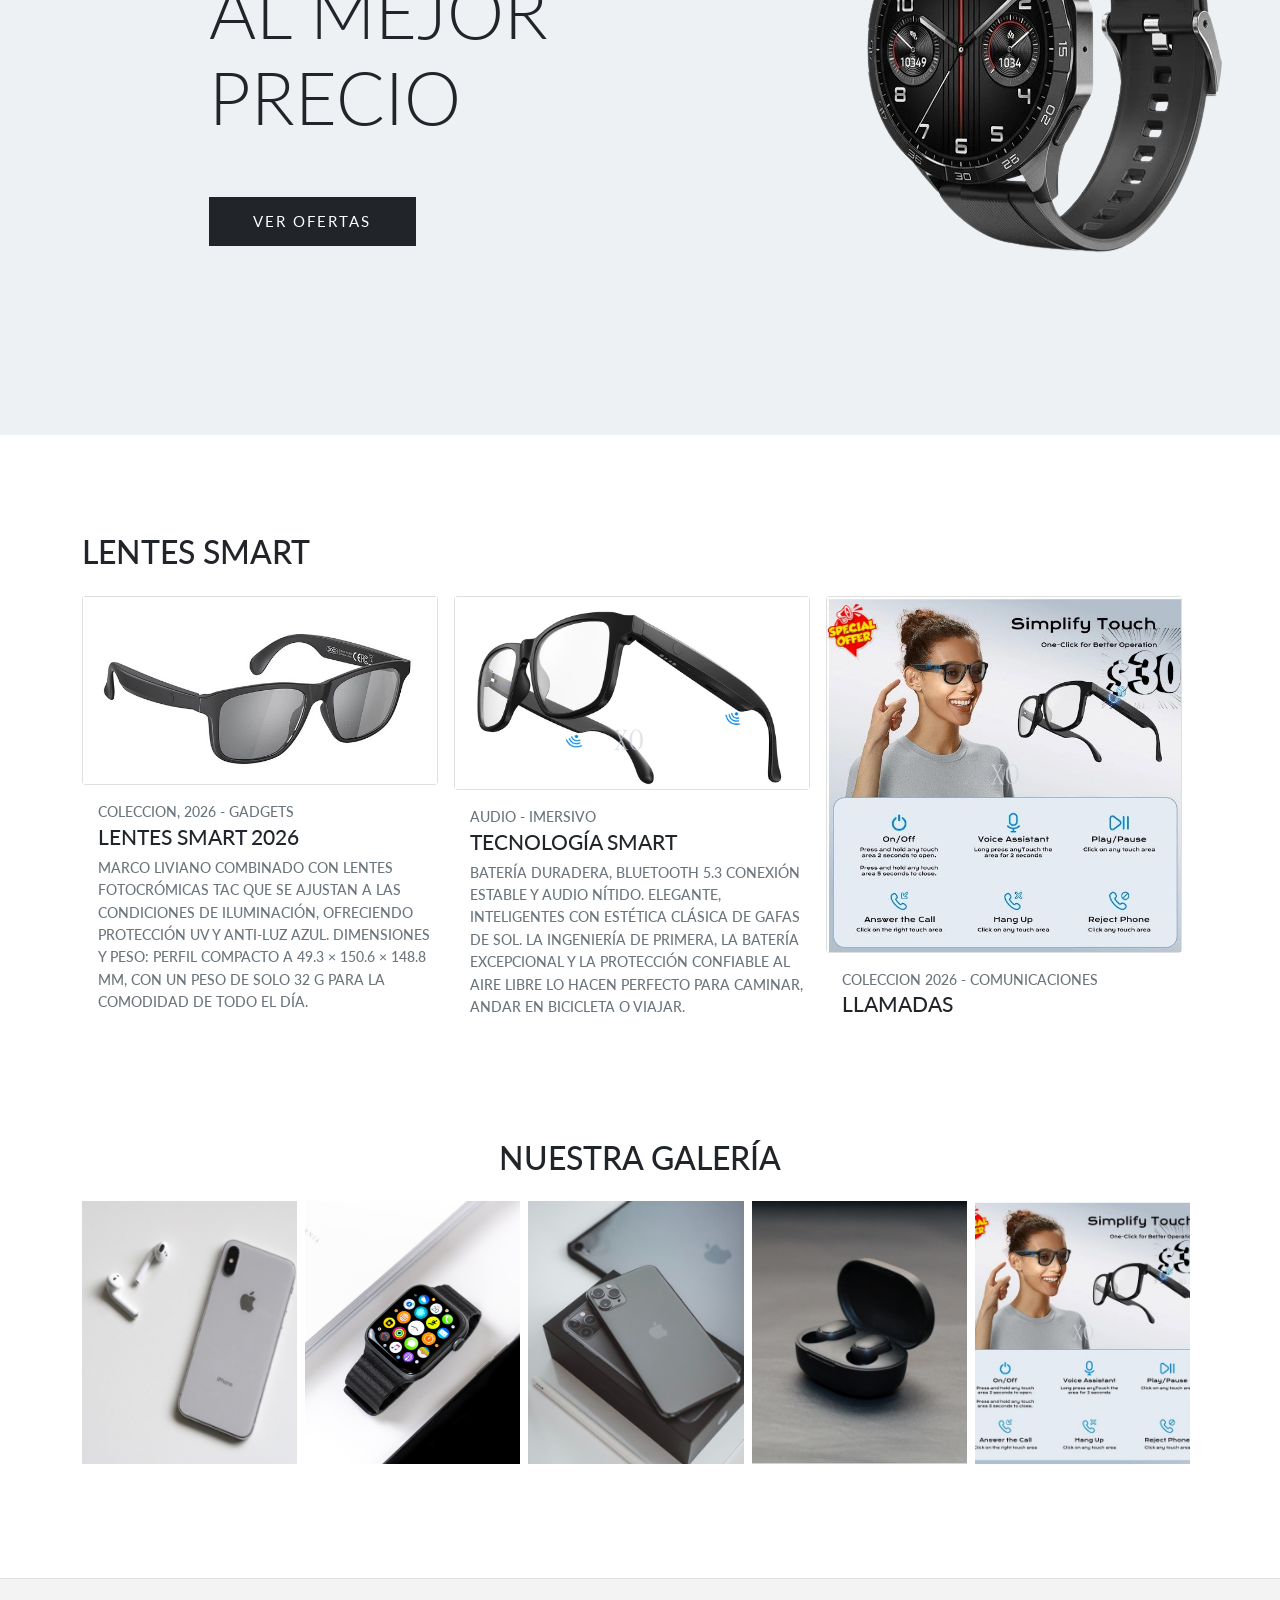
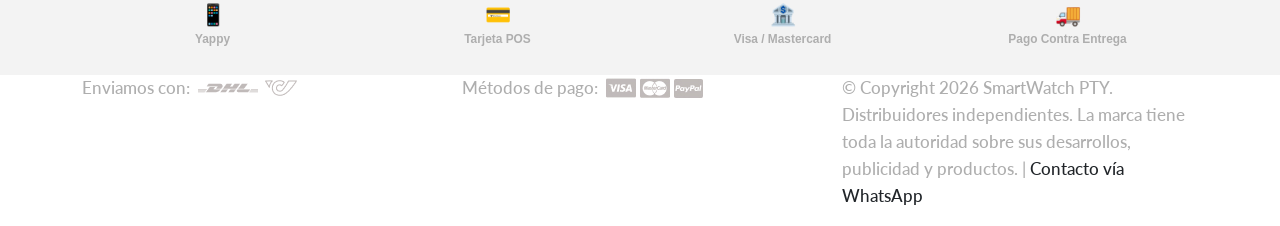
==== commit 81e0d1a1: "fix: corregir errores de contenido, typos y links rotos - Corregir 7 errores tipográficos/gramatical" ====
--- a/index.html
+++ b/index.html
@@ -305,8 +305,8 @@
                 </svg>
               </div>
               <div class="icon-box-content">
-                <h3 class="card-title text-uppercase text-dark">delivery</h3>
-                <p>Panamá, Ciudad de Panamá. envios al Interior he Internacional.</p>
+                <h3 class="card-title text-uppercase text-dark">Envíos</h3>
+                <p>Panamá, Ciudad de Panamá. Envíos al interior e internacional.</p>
               </div>
             </div>
           </div>
@@ -318,8 +318,8 @@
                 </svg>
               </div>
               <div class="icon-box-content">
-                <h3 class="card-title text-uppercase text-dark">Garantia de Producto</h3>
-                <p>Disponemos de servicios de atencion al cliente a su servicio.</p>
+                <h3 class="card-title text-uppercase text-dark">Garantía de Producto</h3>
+                <p>Disponemos de servicios de atención al cliente a su servicio.</p>
               </div>
             </div>
           </div>
@@ -375,7 +375,7 @@
                   </div>
                   <div class="card-detail d-flex justify-content-between align-items-baseline pt-3">
                     <h3 class="card-title text-uppercase">
-                      <a href="#">SMART WATCH W10 PRO NFC amoled</a>
+                      <a href="https://wa.me/50762982064">SMART WATCH W10 PRO NFC amoled</a>
                     </h3>
                     <span class="item-price text-primary">$35.00</span>
                   </div>
@@ -393,7 +393,7 @@
                   </div>
                   <div class="card-detail d-flex justify-content-between align-items-baseline pt-3">
                     <h3 class="card-title text-uppercase">
-                      <a href="#">SMART WATCH J6 amoled</a>
+                      <a href="https://wa.me/50762982064">SMART WATCH J6 amoled</a>
                     </h3>
                     <span class="item-price text-primary">$35.00</span>
                   </div>
@@ -411,7 +411,7 @@
                   </div>
                   <div class="card-detail d-flex justify-content-between align-items-baseline pt-3">
                     <h3 class="card-title text-uppercase">
-                      <a href="#">SMART WATCH 4 AMOLED</a>
+                      <a href="https://wa.me/50762982064">SMART WATCH 4 AMOLED</a>
                     </h3>
                     <span class="item-price text-primary">$35.00</span>
                   </div>
@@ -429,7 +429,7 @@
                   </div>
                   <div class="card-detail d-flex justify-content-between align-items-baseline pt-3">
                     <h3 class="card-title text-uppercase">
-                      <a href="#">SMART WATCH AMOLED J12</a>
+                      <a href="https://wa.me/50762982064">SMART WATCH AMOLED J12</a>
                     </h3>
                     <span class="item-price text-primary">$35.00</span>
                   </div>
@@ -447,7 +447,7 @@
                   </div>
                   <div class="card-detail d-flex justify-content-between align-items-baseline pt-3">
                     <h3 class="card-title text-uppercase">
-                      <a href="#">SMART WATCH AMOLED J9</a>
+                      <a href="https://wa.me/50762982064">SMART WATCH AMOLED J9</a>
                     </h3>
                     <span class="item-price text-primary">$35.00</span>
                     <a class="cta" href="https://wa.me/50762982064">Llévatelo</a>
@@ -474,7 +474,7 @@
               </div>
               <div class="icon-box-content">
                 <h3 class="card-title text-uppercase text-dark">Conectividad</h3>
-                <p>Bluetooth, llamadas, notificaciones, musica, fotos, busca movil, recordatorios, calendario, cronometro, temporizador, alarma, notificaciones del tiempo, hidratacion, mestruación, sedentarismo, descarga de esferas actualizadas y NFC.</p>
+                <p>Bluetooth, llamadas, notificaciones, música, fotos, busca móvil, recordatorios, calendario, cronómetro, temporizador, alarma, notificaciones del tiempo, hidratación, menstruación, sedentarismo, descarga de esferas actualizadas y NFC.</p>
               </div>
             </div>
           </div>
@@ -542,7 +542,7 @@
                   </div>
                   <div class="cart-concern position-absolute">
                     <div class="cart-button d-flex">
-                      <a href="#" class="btn btn-medium btn-black">Comprar por WhatsApp<svg class="cart-outline"><use xlink:href="#cart-outline"></use></svg></a>
+                      <a href="https://wa.me/50762982064" class="btn btn-medium btn-black">Comprar por WhatsApp<svg class="cart-outline"><use xlink:href="#cart-outline"></use></svg></a>
                     </div>
                   </div>
                   <div class="card-detail d-flex justify-content-between align-items-baseline pt-3">
@@ -560,7 +560,7 @@
                   </div>
                   <div class="cart-concern position-absolute">
                     <div class="cart-button d-flex">
-                      <a href="#" class="btn btn-medium btn-black">Comprar por WhatsApp<svg class="cart-outline"><use xlink:href="#cart-outline"></use></svg></a>
+                      <a href="https://wa.me/50762982064" class="btn btn-medium btn-black">Comprar por WhatsApp<svg class="cart-outline"><use xlink:href="#cart-outline"></use></svg></a>
                     </div>
                   </div>
                   <div class="card-detail d-flex justify-content-between align-items-baseline pt-3">
@@ -578,7 +578,7 @@
                   </div>
                   <div class="cart-concern position-absolute">
                     <div class="cart-button d-flex">
-                      <a href="#" class="btn btn-medium btn-black">Comprar por WhatsApp<svg class="cart-outline"><use xlink:href="#cart-outline"></use></svg></a>
+                      <a href="https://wa.me/50762982064" class="btn btn-medium btn-black">Comprar por WhatsApp<svg class="cart-outline"><use xlink:href="#cart-outline"></use></svg></a>
                     </div>
                   </div>
                   <div class="card-detail d-flex justify-content-between align-items-baseline pt-3">
@@ -596,7 +596,7 @@
                   </div>
                   <div class="cart-concern position-absolute">
                     <div class="cart-button d-flex">
-                      <a href="#" class="btn btn-medium btn-black">Comprar por WhatsApp<svg class="cart-outline"><use xlink:href="#cart-outline"></use></svg></a>
+                      <a href="https://wa.me/50762982064" class="btn btn-medium btn-black">Comprar por WhatsApp<svg class="cart-outline"><use xlink:href="#cart-outline"></use></svg></a>
                     </div>
                   </div>
                   <div class="card-detail d-flex justify-content-between align-items-baseline pt-3">
@@ -614,7 +614,7 @@
                   </div>
                   <div class="cart-concern position-absolute">
                     <div class="cart-button d-flex">
-                      <a href="#" class="btn btn-medium btn-black">Comprar por WhatsApp<svg class="cart-outline"><use xlink:href="#cart-outline"></use></svg></a>
+                      <a href="https://wa.me/50762982064" class="btn btn-medium btn-black">Comprar por WhatsApp<svg class="cart-outline"><use xlink:href="#cart-outline"></use></svg></a>
                     </div>
                   </div>
                   <div class="card-detail d-flex justify-content-between pt-3">
@@ -635,8 +635,8 @@
       <div class="row d-flex flex-wrap align-items-center">
         <div class="col-md-6 col-sm-12">
           <div class="text-content offset-4 padding-medium">
-            <h3></h3>
-            <h2 class="display-2 pb-5 text-uppercase"></h2>
+            <h3>Ofertas Especiales</h3>
+            <h2 class="display-2 pb-5 text-uppercase">Tecnología al Mejor Precio</h2>
             <a href="https://wa.me/50762982064" class="btn btn-medium btn-dark text-uppercase btn-rounded-none">Ver Ofertas</a>
           </div>
         </div>
@@ -651,7 +651,7 @@
           <div class="display-header d-flex justify-content-between pb-3">
             <h2 class="display-7 text-dark text-uppercase">Lentes Smart</h2>
             <div class="btn-right">
-            <a href="accesorio.html" class="btn btn-medium btn-normal text-uppercase">Otros Accesorios</a> -->
+            <!-- <a href="accesorio.html" class="btn btn-medium btn-normal text-uppercase">Otros Accesorios</a> -->
             </div>
           </div>
           <div class="post-grid d-flex flex-wrap justify-content-between">
@@ -669,7 +669,7 @@
                 <h3 class="card-title">
                   <a href="https://wa.me/50762982064">Lentes Smart 2026</a>
                 </h3>
-                <span class="meta-date text-muted">Marco liviano combinado con lentes fotocrómicas TAC que se ajustan a las condiciones de iluminación, ofreciendo protección UV y anti-luz anti-luz. Dimensiones y peso: perfil compacto a 49.3 × 150.6 × 148.8 mm, con un peso de solo 32 g para la comodidad de todo el día.</span>
+                <span class="meta-date text-muted">Marco liviano combinado con lentes fotocrómicas TAC que se ajustan a las condiciones de iluminación, ofreciendo protección UV y anti-luz azul. Dimensiones y peso: perfil compacto a 49.3 × 150.6 × 148.8 mm, con un peso de solo 32 g para la comodidad de todo el día.</span>
               </div>
             </div>
             <div class="col-lg-4 col-sm-12">
@@ -684,7 +684,7 @@
                   <span class="meta-category">- Imersivo</span>
                 </div>
                 <h3 class="card-title">
-                  <a href="https://wa.me/50762982064">Technology</a>
+                  <a href="https://wa.me/50762982064">Tecnología Smart</a>
                 </h3>
                  <span class="meta-date text-muted">Batería duradera, Bluetooth 5.3 conexión estable y audio nítido. Elegante, inteligentes con estética clásica de gafas de sol. La ingeniería de primera, la batería excepcional y la protección confiable al aire libre lo hacen perfecto para caminar, andar en bicicleta o viajar.</span>
               </div>
@@ -1028,8 +1028,7 @@
           </div>
           <div class="col-md-4 col-sm-6">
             <div class="copyright">
-              <p>© Copyright 2026 MiniStore. Design by marketing digital Panamá city<a href="https://vulnerafix.com/">Tecnologia de la Información</a> Distribuidores independientes de la marca. la marca tiene toda la autoridad sobre sus desarrollos, publicidad y productos.<a href="https://wa.me/50762982064"></a>
-              </p>
+              <p>© Copyright 2026 SmartWatch PTY. Distribuidores independientes. La marca tiene toda la autoridad sobre sus desarrollos, publicidad y productos. | <a href="https://wa.me/50762982064">Contacto vía WhatsApp</a></p>
             </div>
           </div>
         </div>
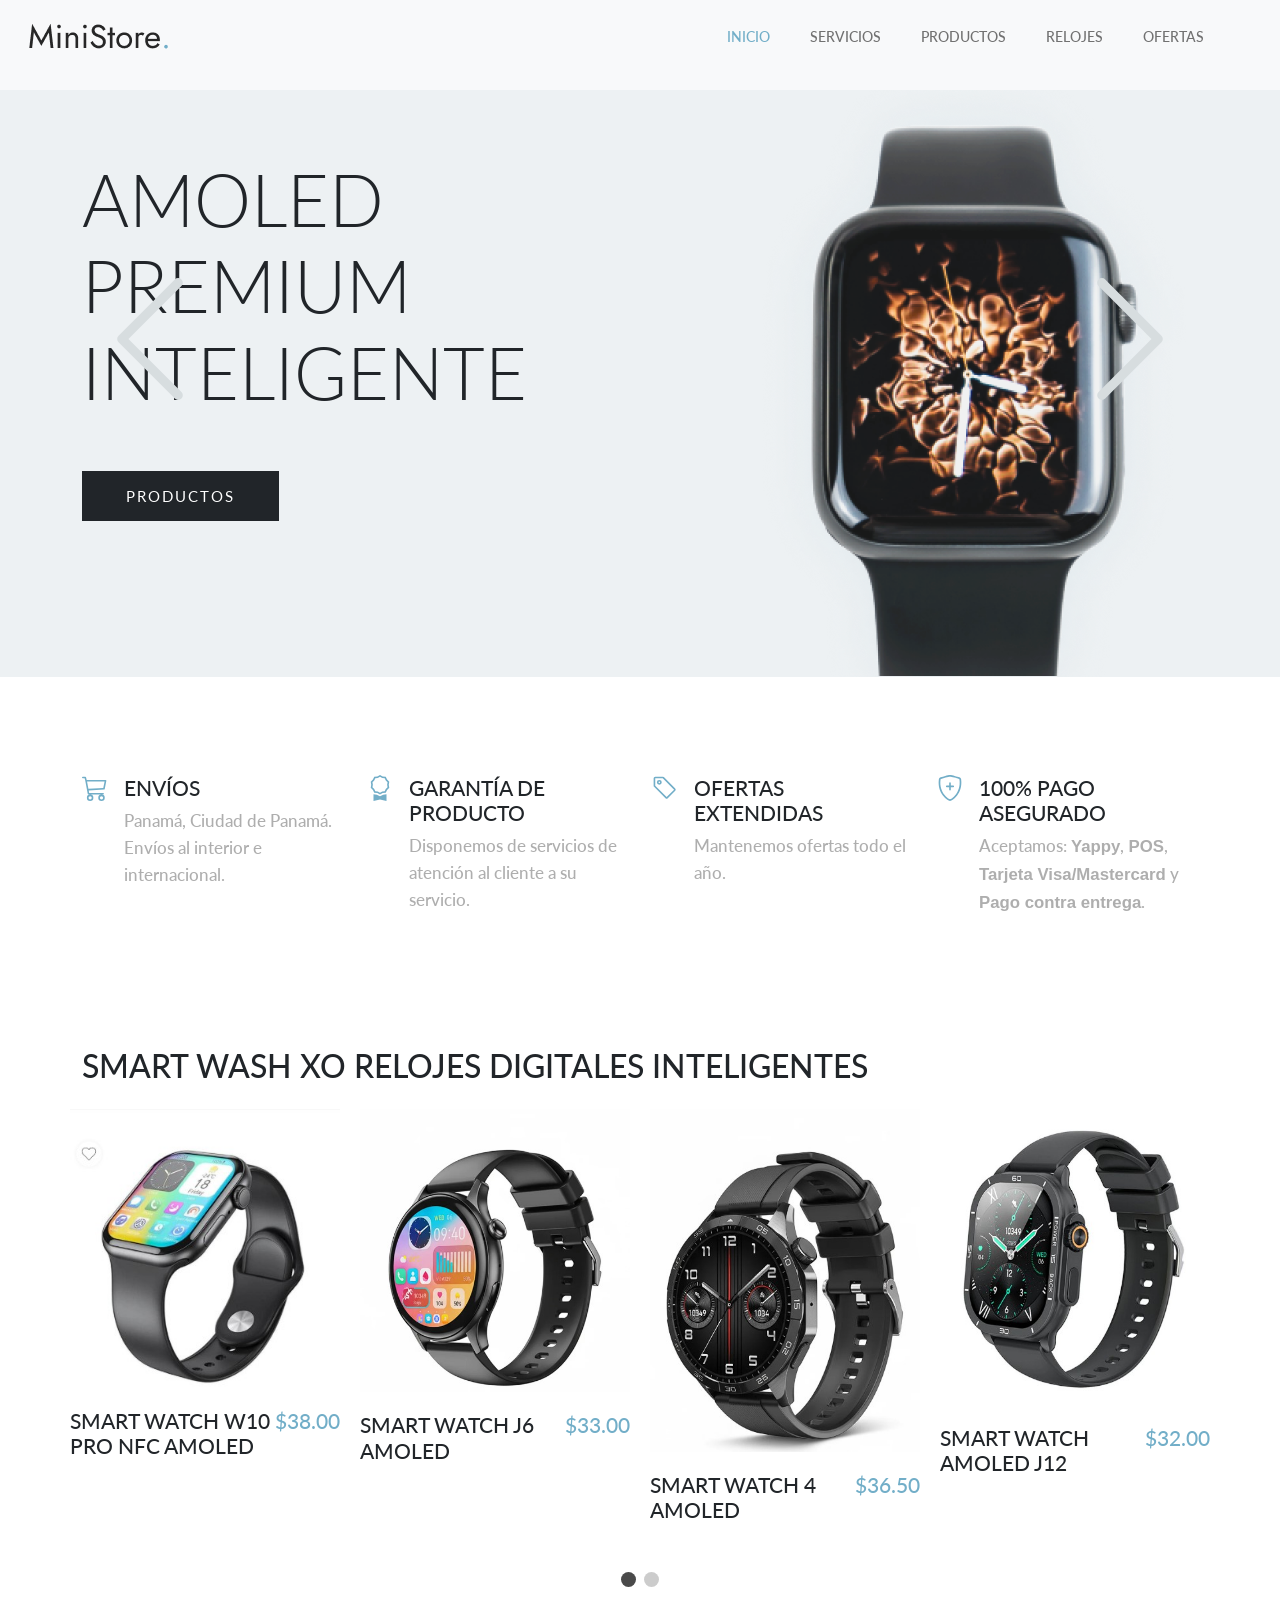
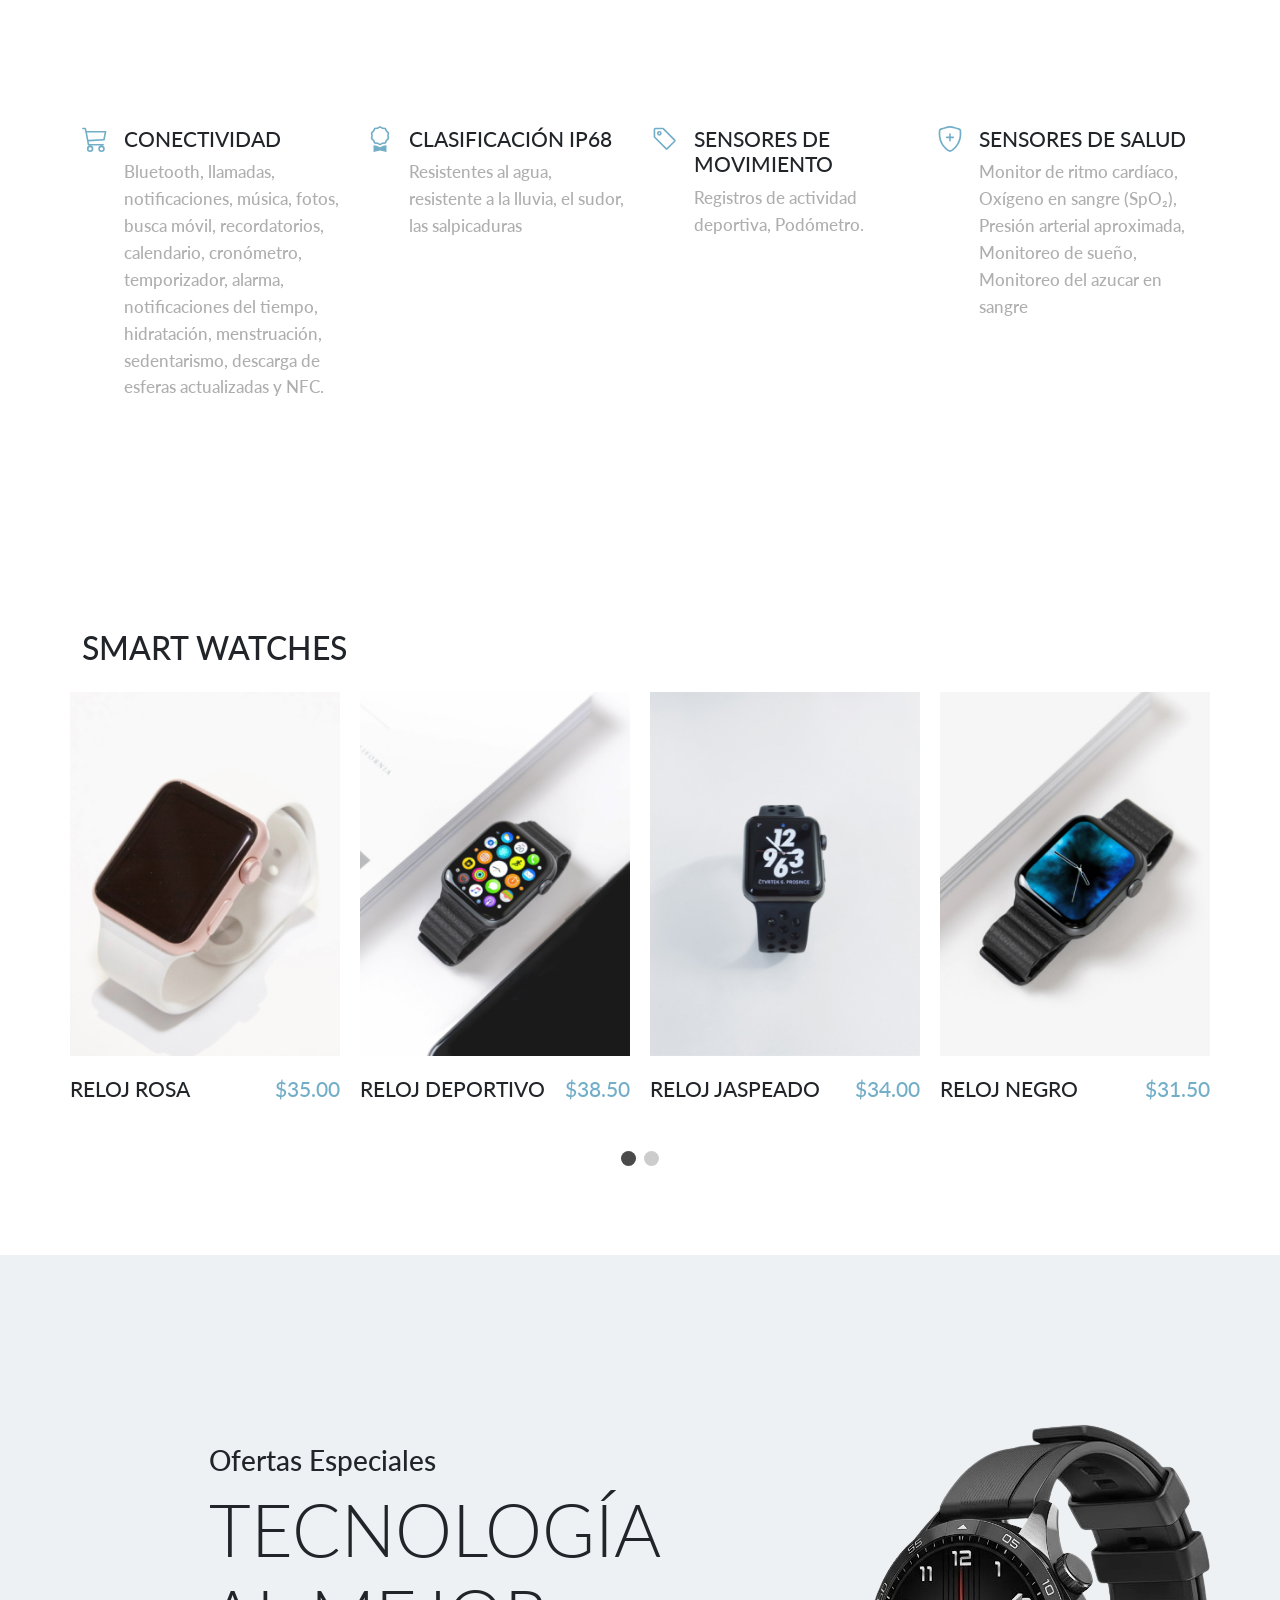
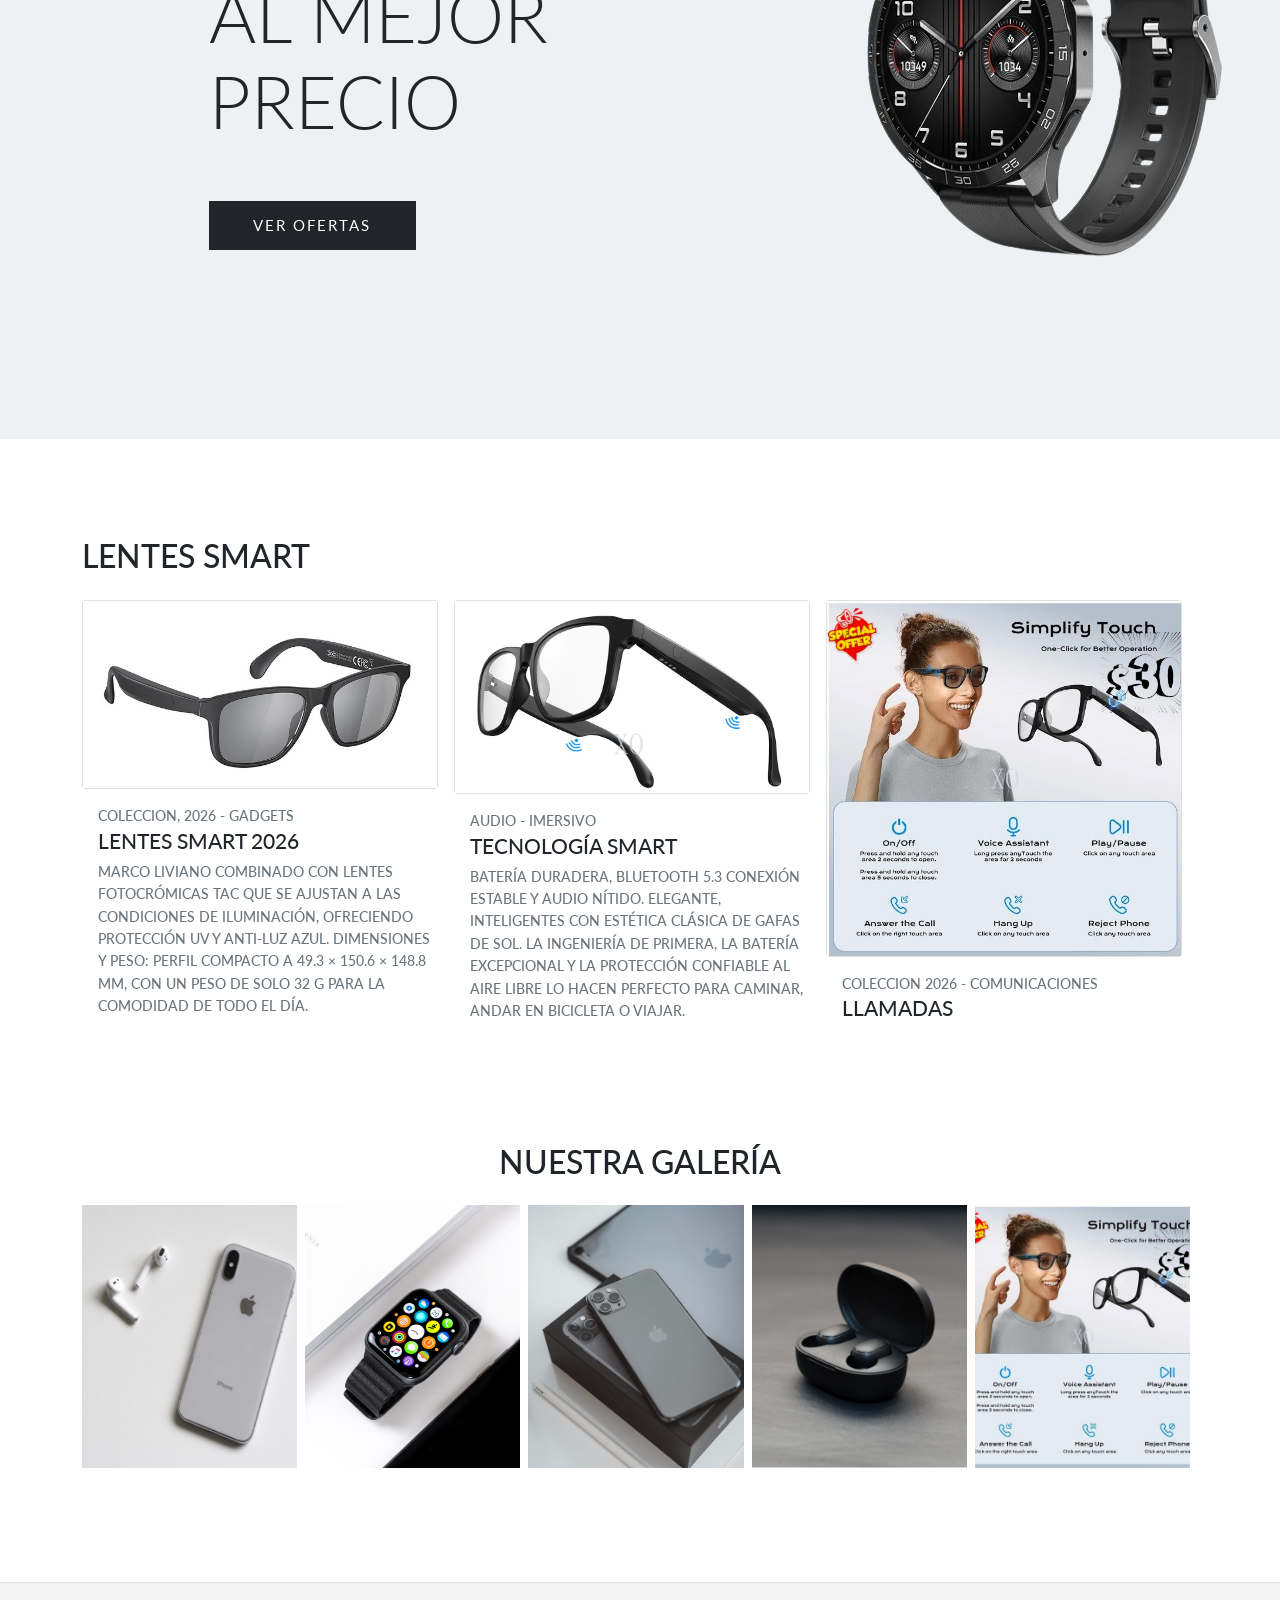
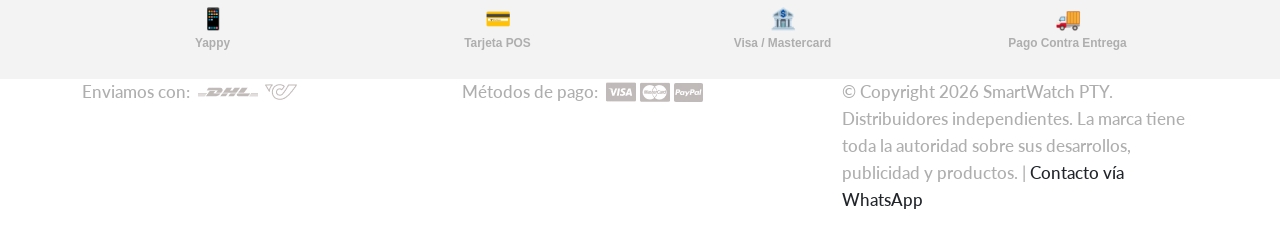
==== commit ff16e972: "fix: aplicar variación de precios ±10% por producto - Diferencia precios de los 10 productos (antes " ====
--- a/index.html
+++ b/index.html
@@ -377,7 +377,7 @@
                     <h3 class="card-title text-uppercase">
                       <a href="https://wa.me/50762982064">SMART WATCH W10 PRO NFC amoled</a>
                     </h3>
-                    <span class="item-price text-primary">$35.00</span>
+                    <span class="item-price text-primary">$38.00</span>
                   </div>
                 </div>
               </div>
@@ -395,7 +395,7 @@
                     <h3 class="card-title text-uppercase">
                       <a href="https://wa.me/50762982064">SMART WATCH J6 amoled</a>
                     </h3>
-                    <span class="item-price text-primary">$35.00</span>
+                    <span class="item-price text-primary">$33.00</span>
                   </div>
                 </div>
               </div>
@@ -413,7 +413,7 @@
                     <h3 class="card-title text-uppercase">
                       <a href="https://wa.me/50762982064">SMART WATCH 4 AMOLED</a>
                     </h3>
-                    <span class="item-price text-primary">$35.00</span>
+                    <span class="item-price text-primary">$36.50</span>
                   </div>
                 </div>
               </div>
@@ -431,7 +431,7 @@
                     <h3 class="card-title text-uppercase">
                       <a href="https://wa.me/50762982064">SMART WATCH AMOLED J12</a>
                     </h3>
-                    <span class="item-price text-primary">$35.00</span>
+                    <span class="item-price text-primary">$32.00</span>
                   </div>
                 </div>
               </div>
@@ -449,7 +449,7 @@
                     <h3 class="card-title text-uppercase">
                       <a href="https://wa.me/50762982064">SMART WATCH AMOLED J9</a>
                     </h3>
-                    <span class="item-price text-primary">$35.00</span>
+                    <span class="item-price text-primary">$37.50</span>
                     <a class="cta" href="https://wa.me/50762982064">Llévatelo</a>
                   </div>
                 </div>
@@ -549,7 +549,7 @@
                     <h3 class="card-title text-uppercase">
                       <a href="https://wa.me/50762982064">Reloj Rosa</a>
                     </h3>
-                    <span class="item-price text-primary"></span>
+                    <span class="item-price text-primary">$35.00</span>
                   </div>
                 </div>
               </div>
@@ -567,7 +567,7 @@
                     <h3 class="card-title text-uppercase">
                       <a href="https://wa.me/50762982064">Reloj Deportivo</a>
                     </h3>
-                    <span class="item-price text-primary"></span>
+                    <span class="item-price text-primary">$38.50</span>
                   </div>
                 </div>
               </div>
@@ -585,7 +585,7 @@
                     <h3 class="card-title text-uppercase">
                       <a href="https://wa.me/50762982064">Reloj Jaspeado</a>
                     </h3>
-                    <span class="item-price text-primary"></span>
+                    <span class="item-price text-primary">$34.00</span>
                   </div>
                 </div>
               </div>
@@ -603,7 +603,7 @@
                     <h3 class="card-title text-uppercase">
                       <a href="https://wa.me/50762982064">Reloj Negro</a>
                     </h3>
-                    <span class="item-price text-primary"></span>
+                    <span class="item-price text-primary">$31.50</span>
                   </div>
                 </div>
               </div>
@@ -621,7 +621,7 @@
                     <h3 class="card-title text-uppercase">
                       <a href="https://wa.me/50762982064">Reloj Negro</a>
                     </h3>
-                    <span class="item-price text-primary"></span>
+                    <span class="item-price text-primary">$33.50</span>
                   </div>
                 </div>
               </div>
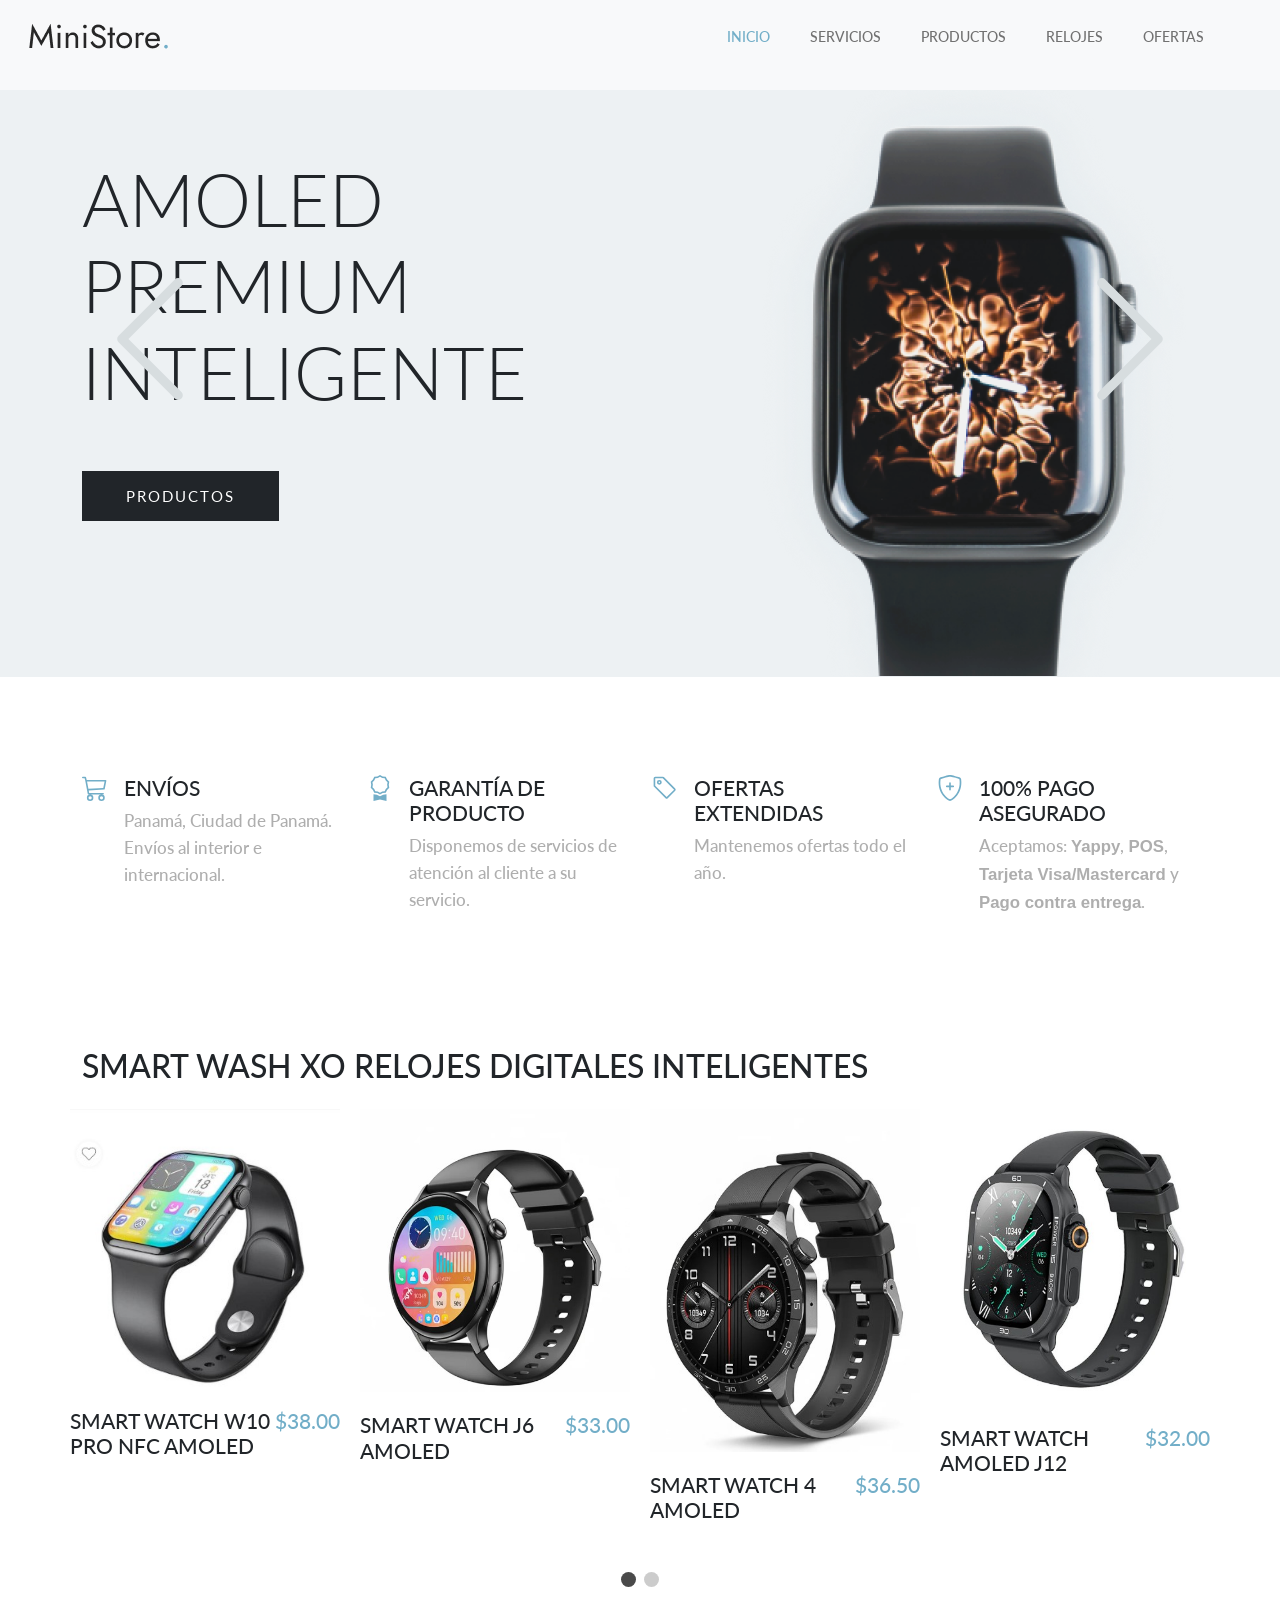
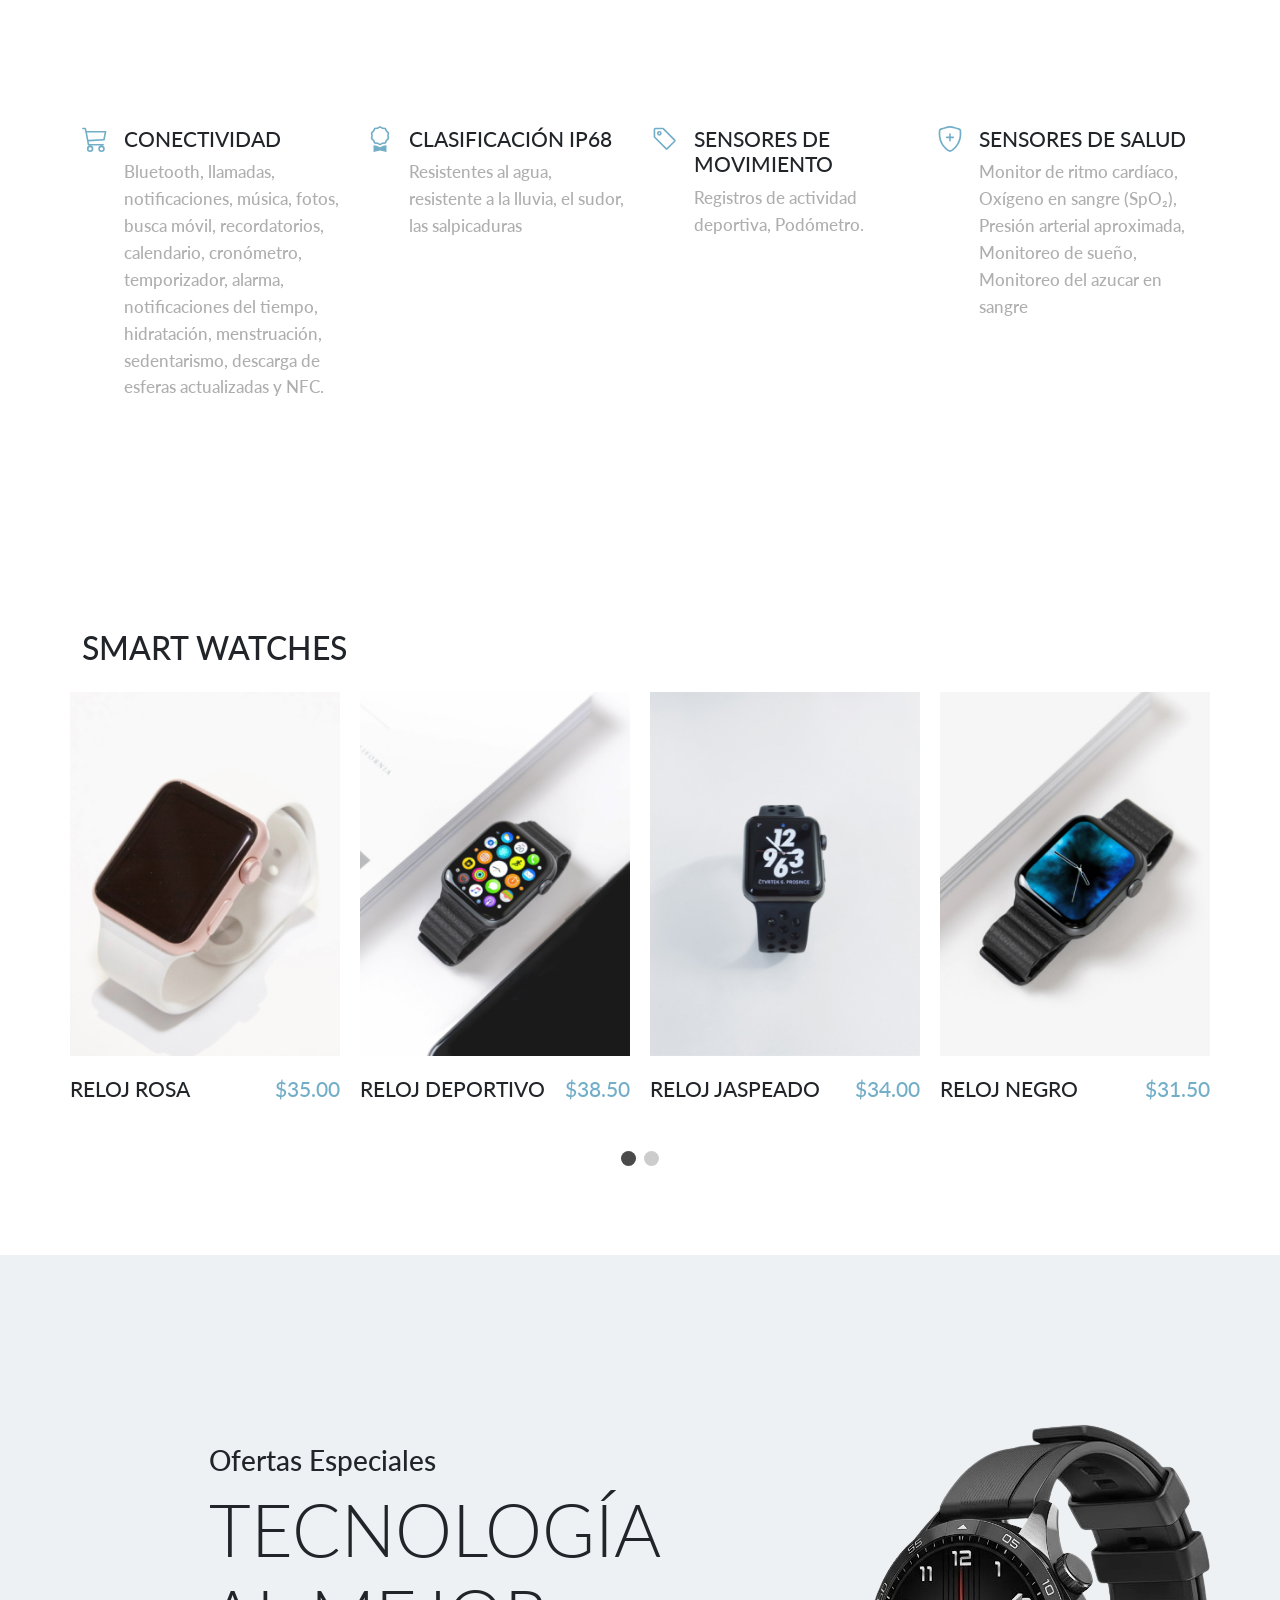
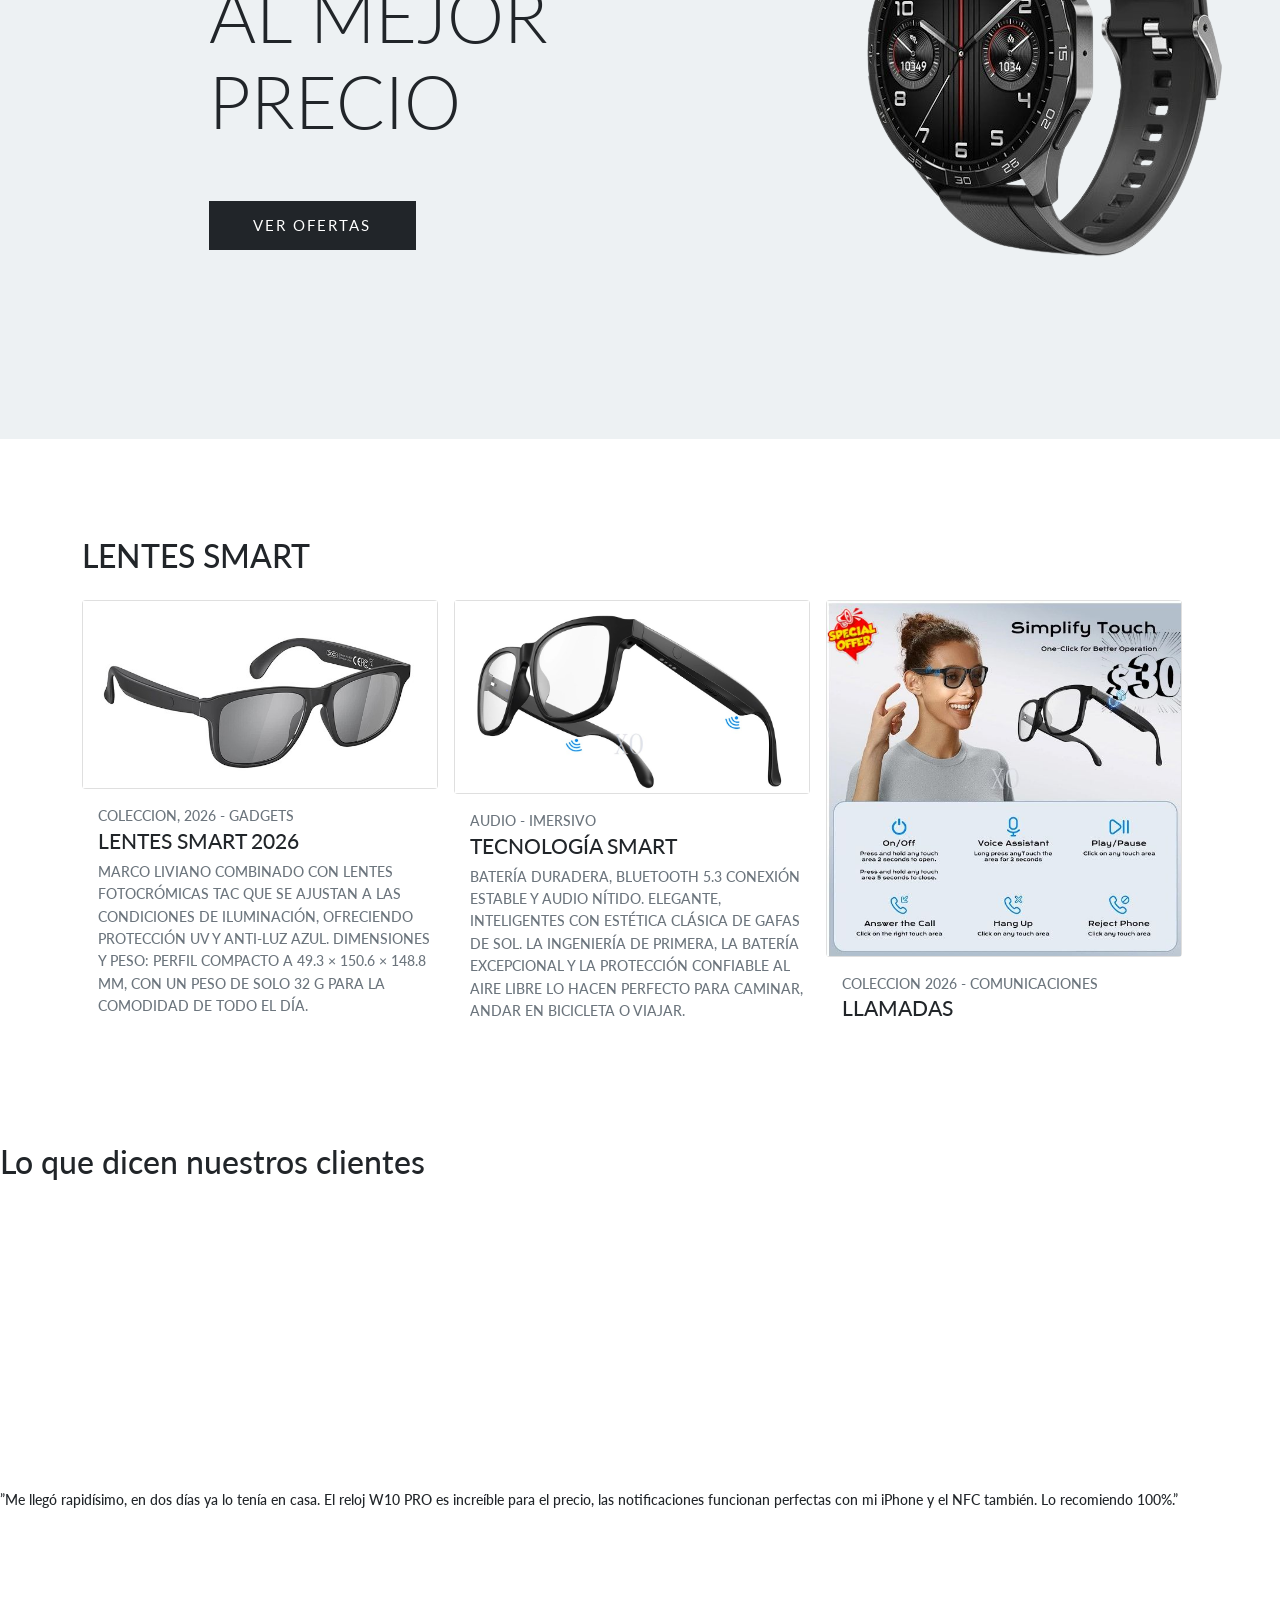
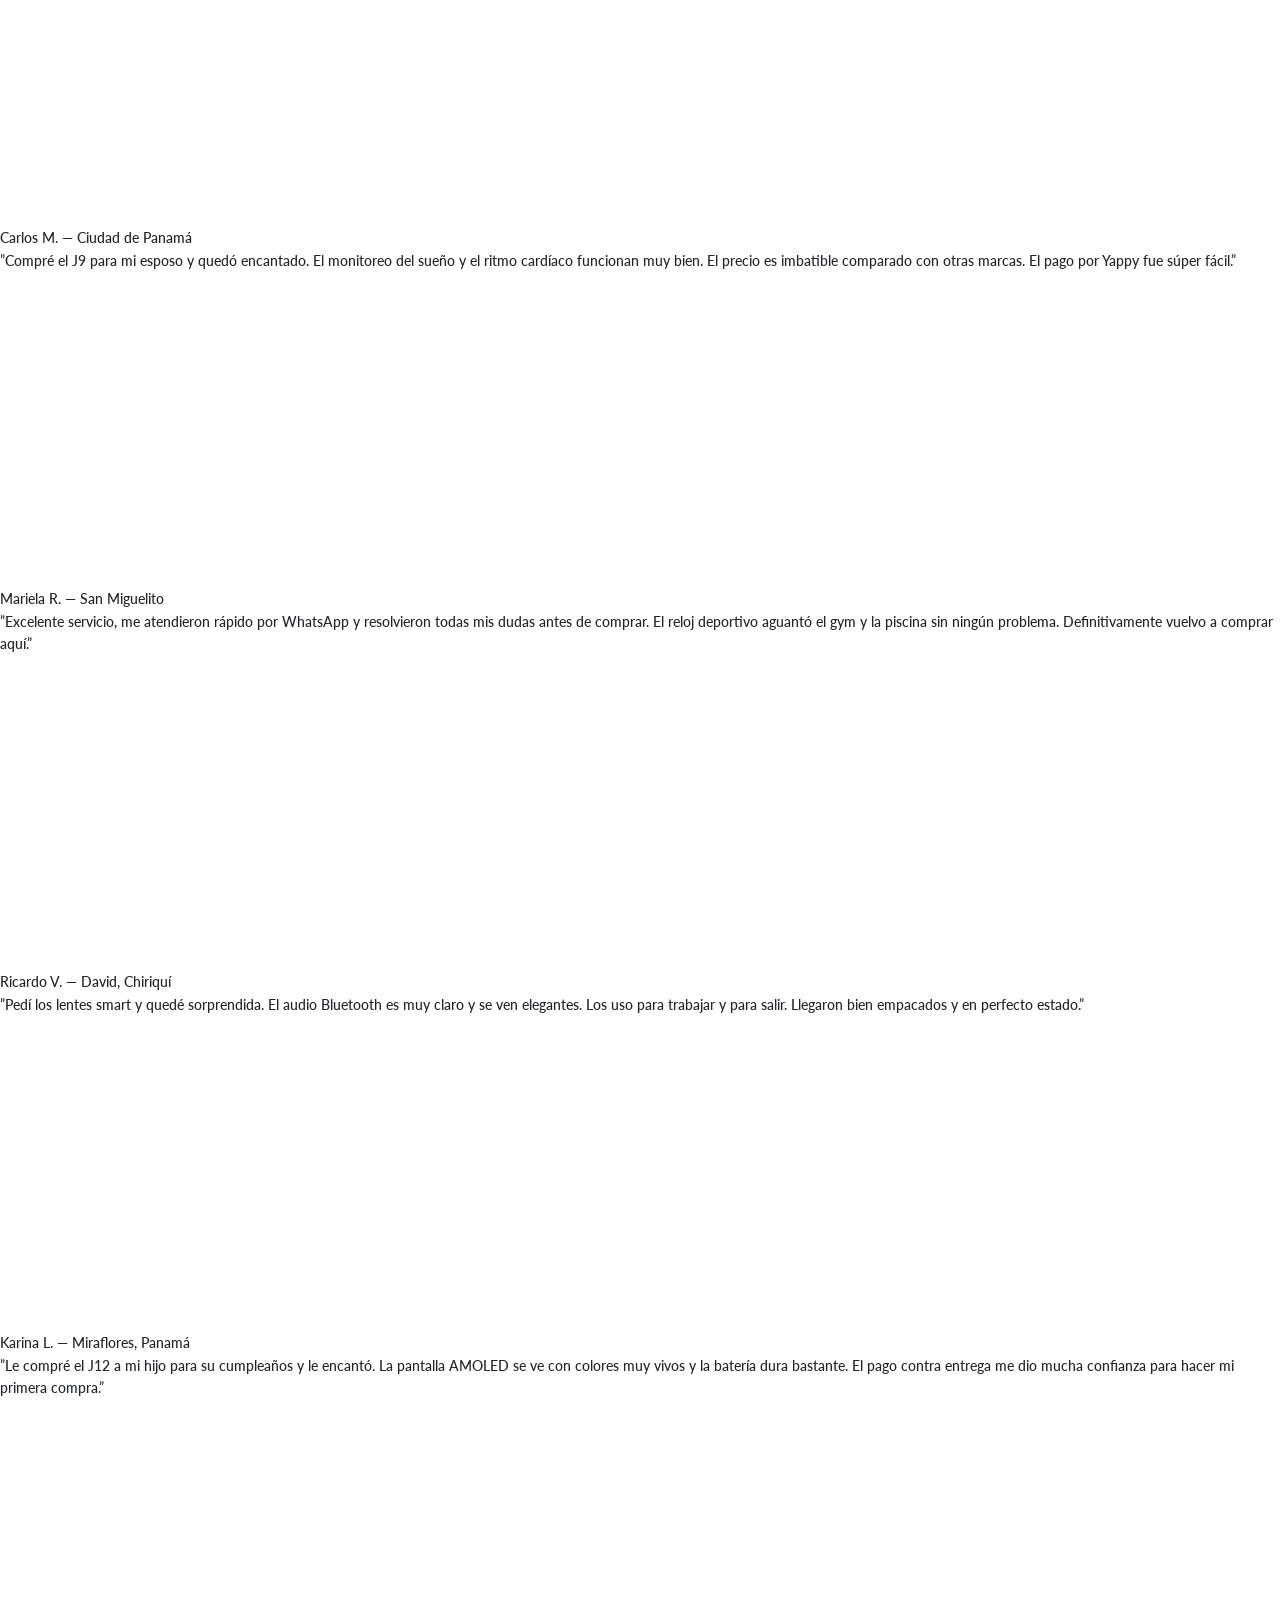
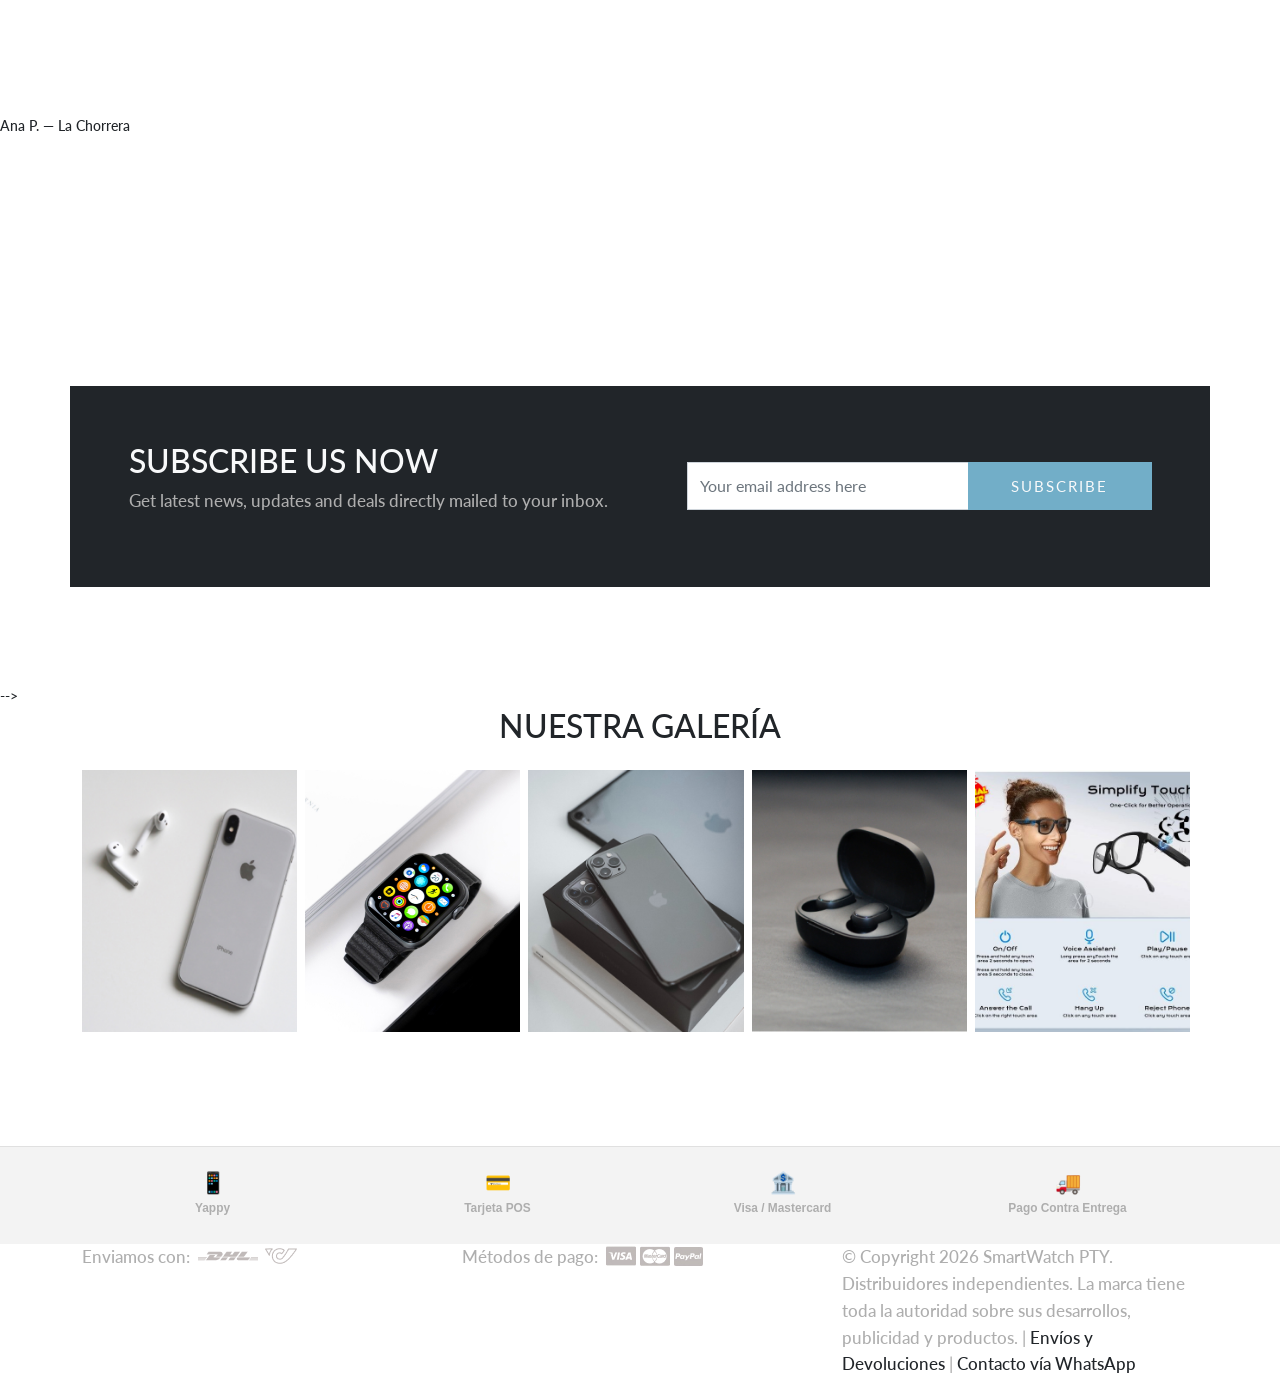
==== commit 5cf596d4: "feat: ejecutar plan comercial — tracking, SEO, testimonios y política de envíos - GA4: evento click_" ====
--- a/index.html
+++ b/index.html
@@ -35,6 +35,87 @@
 
   gtag('config', 'G-D5XSYPS9W0');
 </script>
+  <!-- Schema.org — Structured Data para SEO -->
+  <script type="application/ld+json">
+  {
+    "@context": "https://schema.org",
+    "@type": "ItemList",
+    "name": "Relojes Inteligentes SmartWatch PTY",
+    "url": "https://smartwatchpty.com/",
+    "itemListElement": [
+      {
+        "@type": "ListItem", "position": 1,
+        "item": {
+          "@type": "Product",
+          "name": "Smart Watch W10 PRO NFC AMOLED",
+          "description": "Reloj inteligente con NFC, pantalla AMOLED, llamadas, Bluetooth, sensores de salud y resistencia al agua IP68.",
+          "image": "https://smartwatchpty.com/images/W10.jpg",
+          "brand": { "@type": "Brand", "name": "SmartWatch PTY" },
+          "offers": { "@type": "Offer", "priceCurrency": "USD", "price": "38.00", "availability": "https://schema.org/InStock", "seller": { "@type": "Organization", "name": "SmartWatch PTY" } }
+        }
+      },
+      {
+        "@type": "ListItem", "position": 2,
+        "item": {
+          "@type": "Product",
+          "name": "Smart Watch J6 AMOLED",
+          "description": "Reloj inteligente AMOLED con Bluetooth, notificaciones, monitor cardíaco y SpO2.",
+          "image": "https://smartwatchpty.com/images/nab.jpg",
+          "brand": { "@type": "Brand", "name": "SmartWatch PTY" },
+          "offers": { "@type": "Offer", "priceCurrency": "USD", "price": "33.00", "availability": "https://schema.org/InStock", "seller": { "@type": "Organization", "name": "SmartWatch PTY" } }
+        }
+      },
+      {
+        "@type": "ListItem", "position": 3,
+        "item": {
+          "@type": "Product",
+          "name": "Smart Watch 4 AMOLED",
+          "description": "Smartwatch AMOLED con monitoreo de sueño, presión arterial y resistencia al agua IP68.",
+          "image": "https://smartwatchpty.com/images/rih.jpg",
+          "brand": { "@type": "Brand", "name": "SmartWatch PTY" },
+          "offers": { "@type": "Offer", "priceCurrency": "USD", "price": "36.50", "availability": "https://schema.org/InStock", "seller": { "@type": "Organization", "name": "SmartWatch PTY" } }
+        }
+      },
+      {
+        "@type": "ListItem", "position": 4,
+        "item": {
+          "@type": "Product",
+          "name": "Smart Watch AMOLED J12",
+          "description": "Reloj inteligente con pantalla AMOLED, NFC, múltiples modos deportivos y sensores de salud.",
+          "image": "https://smartwatchpty.com/images/j12.jpg",
+          "brand": { "@type": "Brand", "name": "SmartWatch PTY" },
+          "offers": { "@type": "Offer", "priceCurrency": "USD", "price": "32.00", "availability": "https://schema.org/InStock", "seller": { "@type": "Organization", "name": "SmartWatch PTY" } }
+        }
+      },
+      {
+        "@type": "ListItem", "position": 5,
+        "item": {
+          "@type": "Product",
+          "name": "Smart Watch AMOLED J9",
+          "description": "Smartwatch J9 AMOLED con Bluetooth 5.0, llamadas, GPS y monitoreo continuo de salud.",
+          "image": "https://smartwatchpty.com/images/jultimo.jpg",
+          "brand": { "@type": "Brand", "name": "SmartWatch PTY" },
+          "offers": { "@type": "Offer", "priceCurrency": "USD", "price": "37.50", "availability": "https://schema.org/InStock", "seller": { "@type": "Organization", "name": "SmartWatch PTY" } }
+        }
+      }
+    ]
+  }
+  </script>
+  <!-- Schema.org — Local Business -->
+  <script type="application/ld+json">
+  {
+    "@context": "https://schema.org",
+    "@type": "Store",
+    "name": "SmartWatch PTY",
+    "url": "https://smartwatchpty.com/",
+    "description": "Tienda especializada en relojes inteligentes, auriculares y accesorios tecnológicos en Panamá.",
+    "address": { "@type": "PostalAddress", "addressLocality": "Ciudad de Panamá", "addressCountry": "PA" },
+    "contactPoint": { "@type": "ContactPoint", "contactType": "sales", "telephone": "+50762982064", "availableLanguage": "Spanish" },
+    "currenciesAccepted": "USD",
+    "paymentAccepted": "Yappy, POS, Visa, Mastercard, Pago contra entrega",
+    "areaServed": "Panamá"
+  }
+  </script>
   </head>
   <body data-bs-spy="scroll" data-bs-target="#navbar" data-bs-root-margin="0px 0px -40%" data-bs-smooth-scroll="true" tabindex="0">
     <svg xmlns="http://www.w3.org/2000/svg" style="display: none;">
@@ -709,85 +790,111 @@
         </div>
       </div>
     </section>
-   <!-- <section id="testimonials" class="position-relative">
-      <div class="container">
-        <div class="row">
-          <div class="review-content position-relative">
-            <div class="swiper-icon swiper-arrow swiper-arrow-prev position-absolute d-flex align-items-center">
-              <svg class="chevron-left">
-                <use xlink:href="#chevron-left" />
-              </svg>
-            </div>
-            <div class="swiper testimonial-swiper">
-              <div class="quotation text-center">
-                <svg class="quote">
-                  <use xlink:href="#quote" />
-                </svg>
-              </div>
-              <div class="swiper-wrapper">
-                <div class="swiper-slide text-center d-flex justify-content-center">
-                  <div class="review-item col-md-10">
-                    <i class="icon icon-review"></i>
-                    <blockquote>“Tempus oncu enim pellen tesque este pretium in neque, elit morbi sagittis lorem habi mattis Pellen tesque pretium feugiat vel morbi suspen dise sagittis lorem habi tasse morbi.”</blockquote>
-                    <div class="rating">
-                      <svg class="star star-fill">
-                        <use xlink:href="#star-fill"></use>
-                      </svg>
-                      <svg class="star star-fill">
-                        <use xlink:href="#star-fill"></use>
-                      </svg>
-                      <svg class="star star-fill">
-                        <use xlink:href="#star-fill"></use>
-                      </svg>
-                      <svg class="star star-half">
-                        <use xlink:href="#star-half"></use>
-                      </svg>
-                      <svg class="star star-empty">
-                        <use xlink:href="#star-empty"></use>
-                      </svg>
-                    </div>
-                    <div class="author-detail">
-                      <div class="name text-dark text-uppercase pt-2">Emma Chamberlin</div>
-                    </div>
-                  </div>
-                </div>
-                <div class="swiper-slide text-center d-flex justify-content-center">
-                  <div class="review-item col-md-10">
-                    <i class="icon icon-review"></i>
-                    <blockquote>“A blog is a digital publication that can complement a website or exist independently. A blog may include articles, short posts, listicles, infographics, videos, and other digital content.”</blockquote>
-                    <div class="rating">
-                      <svg class="star star-fill">
-                        <use xlink:href="#star-fill"></use>
-                      </svg>
-                      <svg class="star star-fill">
-                        <use xlink:href="#star-fill"></use>
-                      </svg>
-                      <svg class="star star-fill">
-                        <use xlink:href="#star-fill"></use>
-                      </svg>
-                      <svg class="star star-half">
-                        <use xlink:href="#star-half"></use>
-                      </svg>
-                      <svg class="star star-empty">
-                        <use xlink:href="#star-empty"></use>
-                      </svg>
-                    </div>
-                    <div class="author-detail">
-                      <div class="name text-dark text-uppercase pt-2">Jennie Rose</div>
-                    </div>
-                  </div>
-                </div>
-              </div>
-            </div>
-            <div class="swiper-icon swiper-arrow swiper-arrow-next position-absolute d-flex align-items-center">
-              <svg class="chevron-right">
-                <use xlink:href="#chevron-right" />
-              </svg>
-            </div>
-          </div>
-        </div>
-      </div>
-      <div class="swiper-pagination"></div>
+  <section id=”testimonials” class=”position-relative padding-large”>
+      <div class=”container”>
+        <div class=”display-header text-uppercase text-dark text-center pb-5”>
+          <h2 class=”display-7”>Lo que dicen nuestros clientes</h2>
+        </div>
+        <div class=”row”>
+          <div class=”review-content position-relative”>
+            <div class=”swiper-icon swiper-arrow swiper-arrow-prev position-absolute d-flex align-items-center”>
+              <svg class=”chevron-left”><use xlink:href=”#chevron-left” /></svg>
+            </div>
+            <div class=”swiper testimonial-swiper”>
+              <div class=”quotation text-center”>
+                <svg class=”quote”><use xlink:href=”#quote” /></svg>
+              </div>
+              <div class=”swiper-wrapper”>
+
+                <div class=”swiper-slide text-center d-flex justify-content-center”>
+                  <div class=”review-item col-md-10”>
+                    <blockquote>”Me llegó rapidísimo, en dos días ya lo tenía en casa. El reloj W10 PRO es increíble para el precio, las notificaciones funcionan perfectas con mi iPhone y el NFC también. Lo recomiendo 100%.”</blockquote>
+                    <div class=”rating”>
+                      <svg class=”star star-fill”><use xlink:href=”#star-fill”></use></svg>
+                      <svg class=”star star-fill”><use xlink:href=”#star-fill”></use></svg>
+                      <svg class=”star star-fill”><use xlink:href=”#star-fill”></use></svg>
+                      <svg class=”star star-fill”><use xlink:href=”#star-fill”></use></svg>
+                      <svg class=”star star-fill”><use xlink:href=”#star-fill”></use></svg>
+                    </div>
+                    <div class=”author-detail”>
+                      <div class=”name text-dark text-uppercase pt-2”>Carlos M. — Ciudad de Panamá</div>
+                    </div>
+                  </div>
+                </div>
+
+                <div class=”swiper-slide text-center d-flex justify-content-center”>
+                  <div class=”review-item col-md-10”>
+                    <blockquote>”Compré el J9 para mi esposo y quedó encantado. El monitoreo del sueño y el ritmo cardíaco funcionan muy bien. El precio es imbatible comparado con otras marcas. El pago por Yappy fue súper fácil.”</blockquote>
+                    <div class=”rating”>
+                      <svg class=”star star-fill”><use xlink:href=”#star-fill”></use></svg>
+                      <svg class=”star star-fill”><use xlink:href=”#star-fill”></use></svg>
+                      <svg class=”star star-fill”><use xlink:href=”#star-fill”></use></svg>
+                      <svg class=”star star-fill”><use xlink:href=”#star-fill”></use></svg>
+                      <svg class=”star star-fill”><use xlink:href=”#star-fill”></use></svg>
+                    </div>
+                    <div class=”author-detail”>
+                      <div class=”name text-dark text-uppercase pt-2”>Mariela R. — San Miguelito</div>
+                    </div>
+                  </div>
+                </div>
+
+                <div class=”swiper-slide text-center d-flex justify-content-center”>
+                  <div class=”review-item col-md-10”>
+                    <blockquote>”Excelente servicio, me atendieron rápido por WhatsApp y resolvieron todas mis dudas antes de comprar. El reloj deportivo aguantó el gym y la piscina sin ningún problema. Definitivamente vuelvo a comprar aquí.”</blockquote>
+                    <div class=”rating”>
+                      <svg class=”star star-fill”><use xlink:href=”#star-fill”></use></svg>
+                      <svg class=”star star-fill”><use xlink:href=”#star-fill”></use></svg>
+                      <svg class=”star star-fill”><use xlink:href=”#star-fill”></use></svg>
+                      <svg class=”star star-fill”><use xlink:href=”#star-fill”></use></svg>
+                      <svg class=”star star-fill”><use xlink:href=”#star-fill”></use></svg>
+                    </div>
+                    <div class=”author-detail”>
+                      <div class=”name text-dark text-uppercase pt-2”>Ricardo V. — David, Chiriquí</div>
+                    </div>
+                  </div>
+                </div>
+
+                <div class=”swiper-slide text-center d-flex justify-content-center”>
+                  <div class=”review-item col-md-10”>
+                    <blockquote>”Pedí los lentes smart y quedé sorprendida. El audio Bluetooth es muy claro y se ven elegantes. Los uso para trabajar y para salir. Llegaron bien empacados y en perfecto estado.”</blockquote>
+                    <div class=”rating”>
+                      <svg class=”star star-fill”><use xlink:href=”#star-fill”></use></svg>
+                      <svg class=”star star-fill”><use xlink:href=”#star-fill”></use></svg>
+                      <svg class=”star star-fill”><use xlink:href=”#star-fill”></use></svg>
+                      <svg class=”star star-fill”><use xlink:href=”#star-fill”></use></svg>
+                      <svg class=”star star-fill”><use xlink:href=”#star-fill”></use></svg>
+                    </div>
+                    <div class=”author-detail”>
+                      <div class=”name text-dark text-uppercase pt-2”>Karina L. — Miraflores, Panamá</div>
+                    </div>
+                  </div>
+                </div>
+
+                <div class=”swiper-slide text-center d-flex justify-content-center”>
+                  <div class=”review-item col-md-10”>
+                    <blockquote>”Le compré el J12 a mi hijo para su cumpleaños y le encantó. La pantalla AMOLED se ve con colores muy vivos y la batería dura bastante. El pago contra entrega me dio mucha confianza para hacer mi primera compra.”</blockquote>
+                    <div class=”rating”>
+                      <svg class=”star star-fill”><use xlink:href=”#star-fill”></use></svg>
+                      <svg class=”star star-fill”><use xlink:href=”#star-fill”></use></svg>
+                      <svg class=”star star-fill”><use xlink:href=”#star-fill”></use></svg>
+                      <svg class=”star star-fill”><use xlink:href=”#star-fill”></use></svg>
+                      <svg class=”star star-fill”><use xlink:href=”#star-fill”></use></svg>
+                    </div>
+                    <div class=”author-detail”>
+                      <div class=”name text-dark text-uppercase pt-2”>Ana P. — La Chorrera</div>
+                    </div>
+                  </div>
+                </div>
+
+              </div>
+            </div>
+            <div class=”swiper-icon swiper-arrow swiper-arrow-next position-absolute d-flex align-items-center”>
+              <svg class=”chevron-right”><use xlink:href=”#chevron-right” /></svg>
+            </div>
+          </div>
+        </div>
+      </div>
+      <div class=”swiper-pagination”></div>
     </section>
     <section id="subscribe" class="container-grid padding-large position-relative overflow-hidden">
       <div class="container">
@@ -1028,7 +1135,7 @@
           </div>
           <div class="col-md-4 col-sm-6">
             <div class="copyright">
-              <p>© Copyright 2026 SmartWatch PTY. Distribuidores independientes. La marca tiene toda la autoridad sobre sus desarrollos, publicidad y productos. | <a href="https://wa.me/50762982064">Contacto vía WhatsApp</a></p>
+              <p>© Copyright 2026 SmartWatch PTY. Distribuidores independientes. La marca tiene toda la autoridad sobre sus desarrollos, publicidad y productos. | <a href="envios.html">Envíos y Devoluciones</a> | <a href="https://wa.me/50762982064">Contacto vía WhatsApp</a></p>
             </div>
           </div>
         </div>
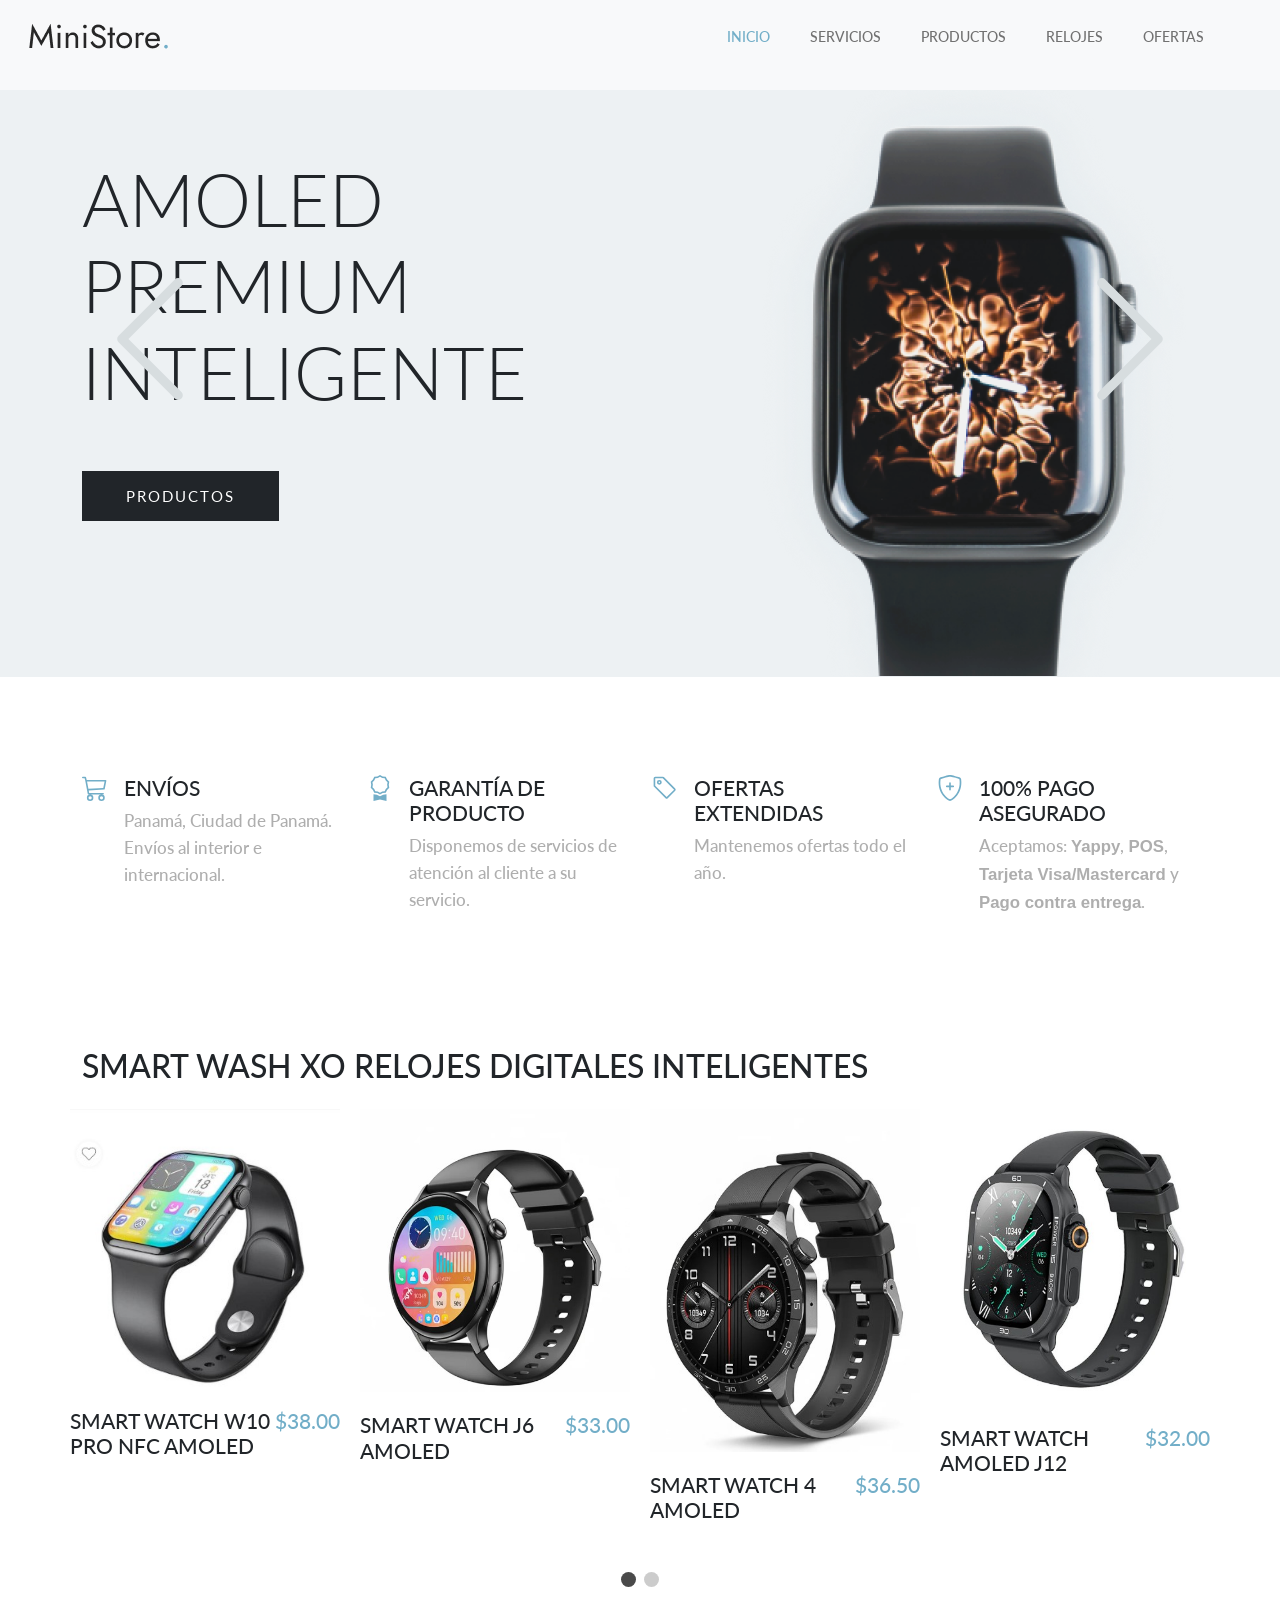
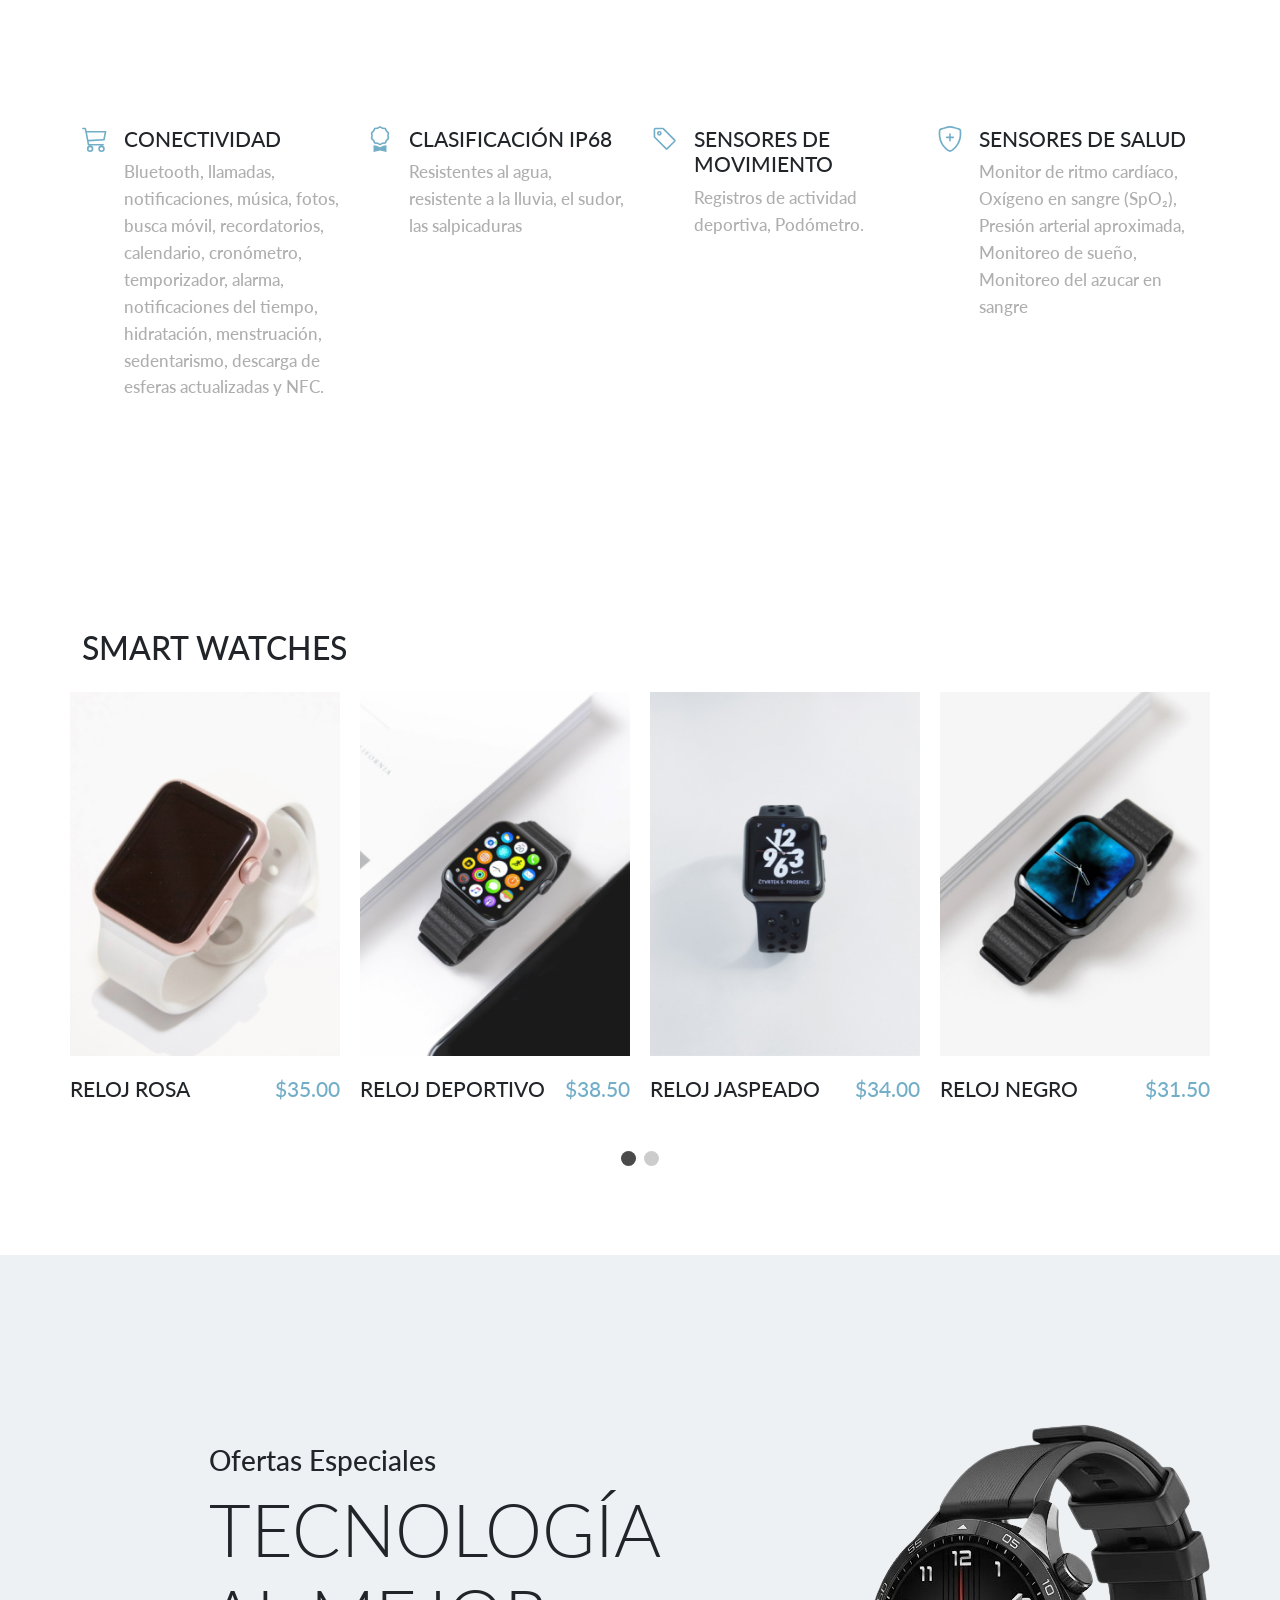
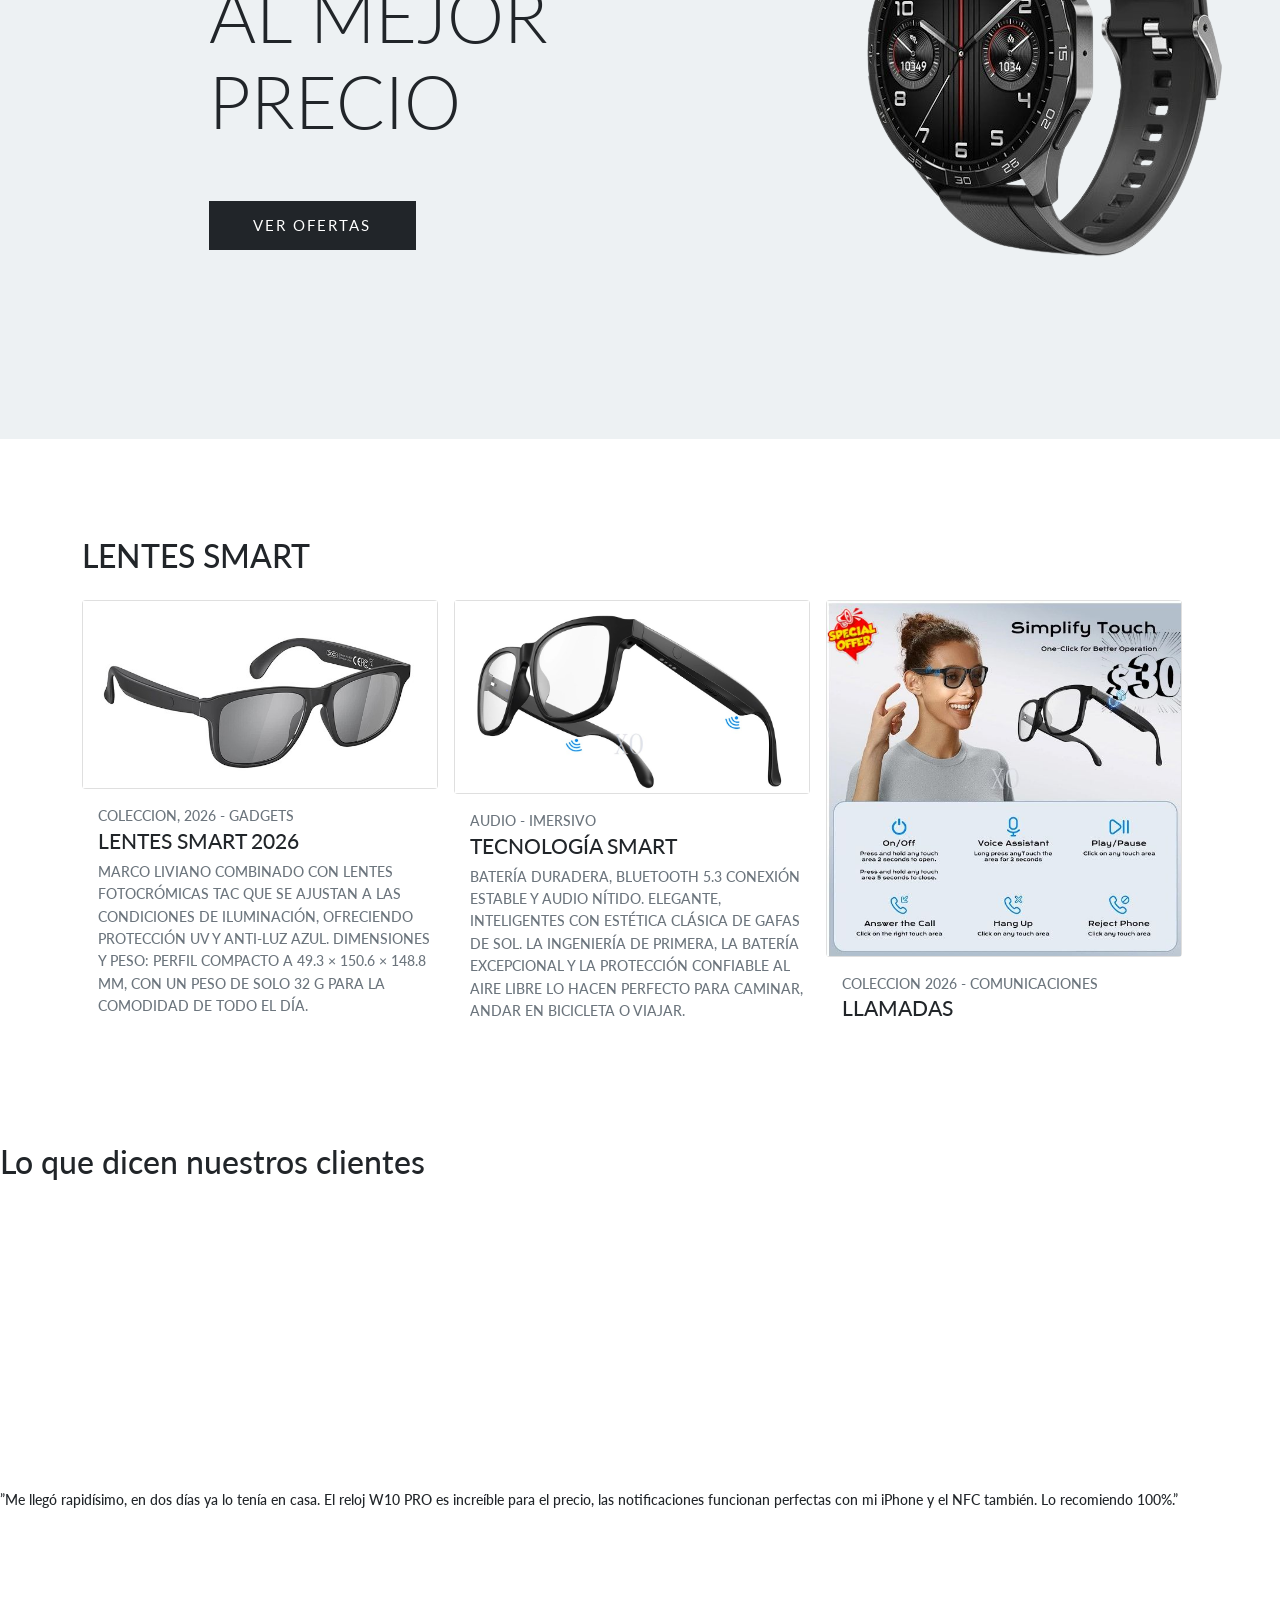
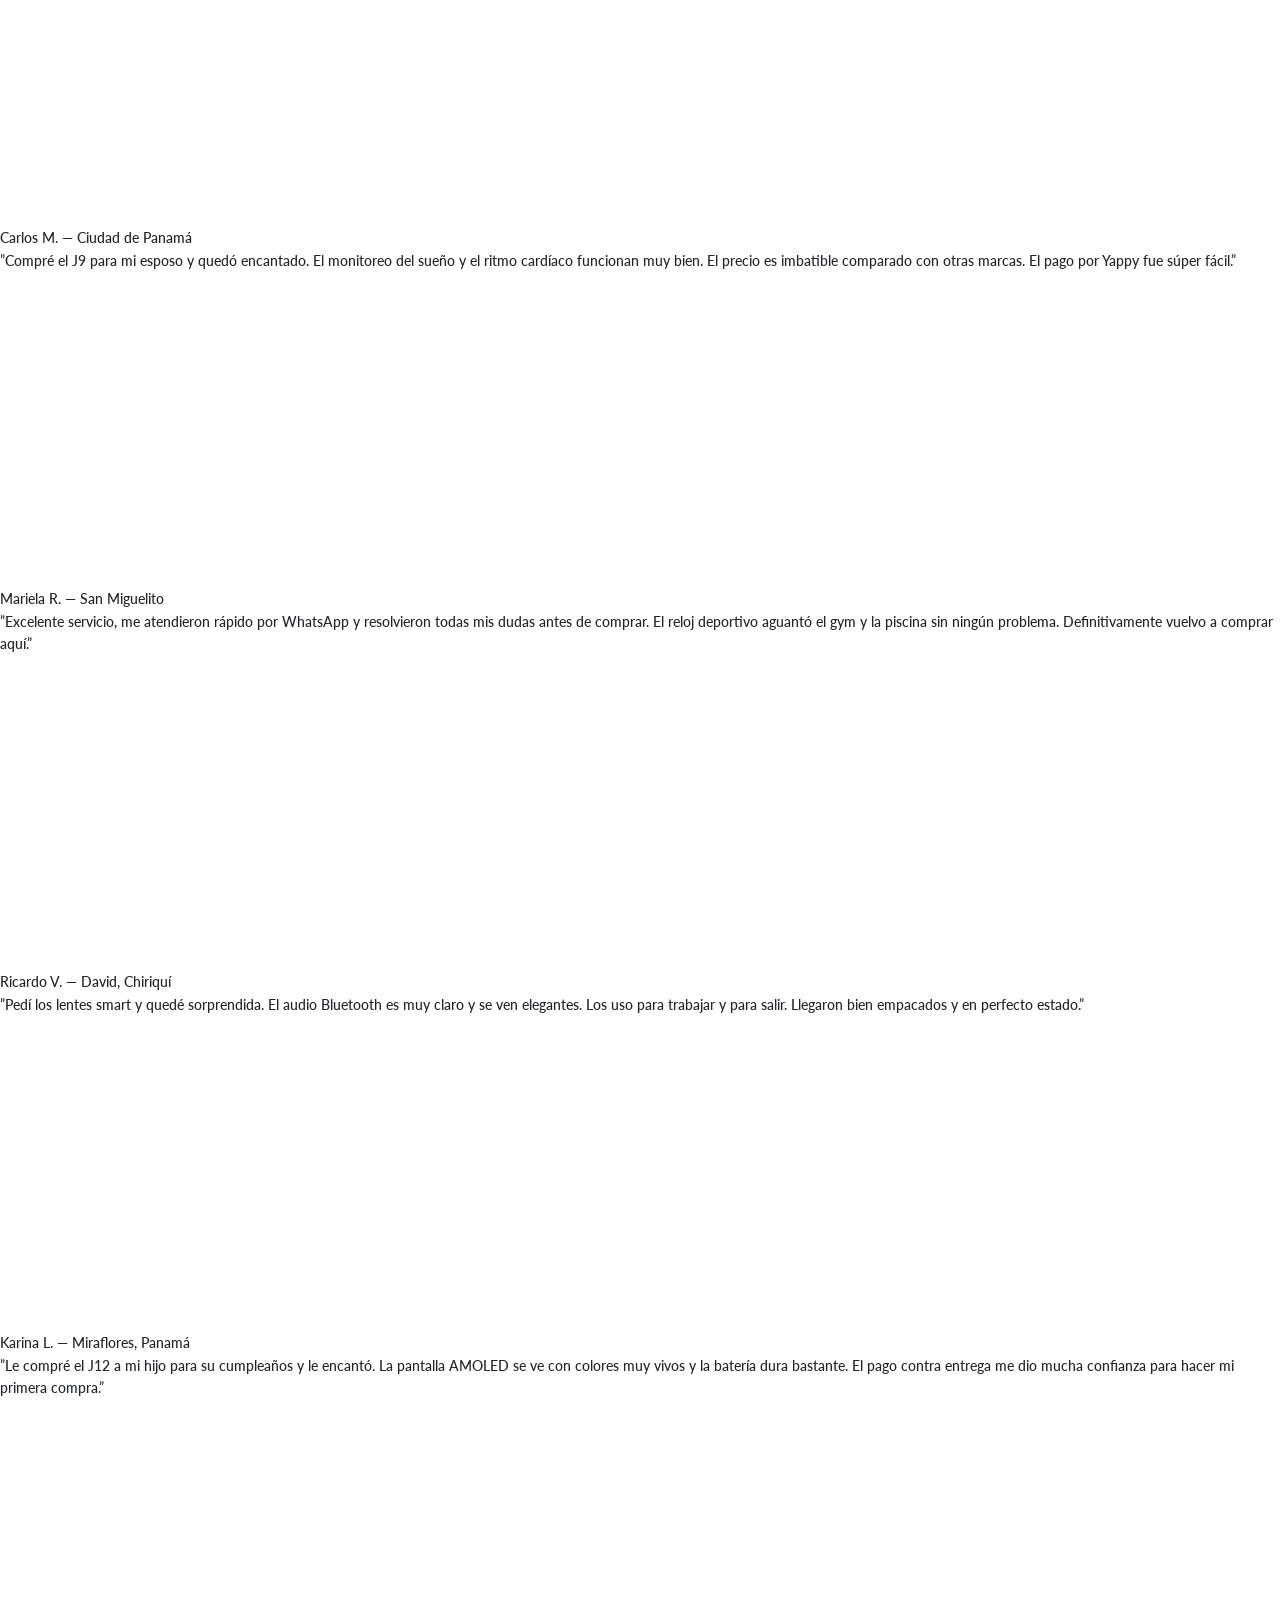
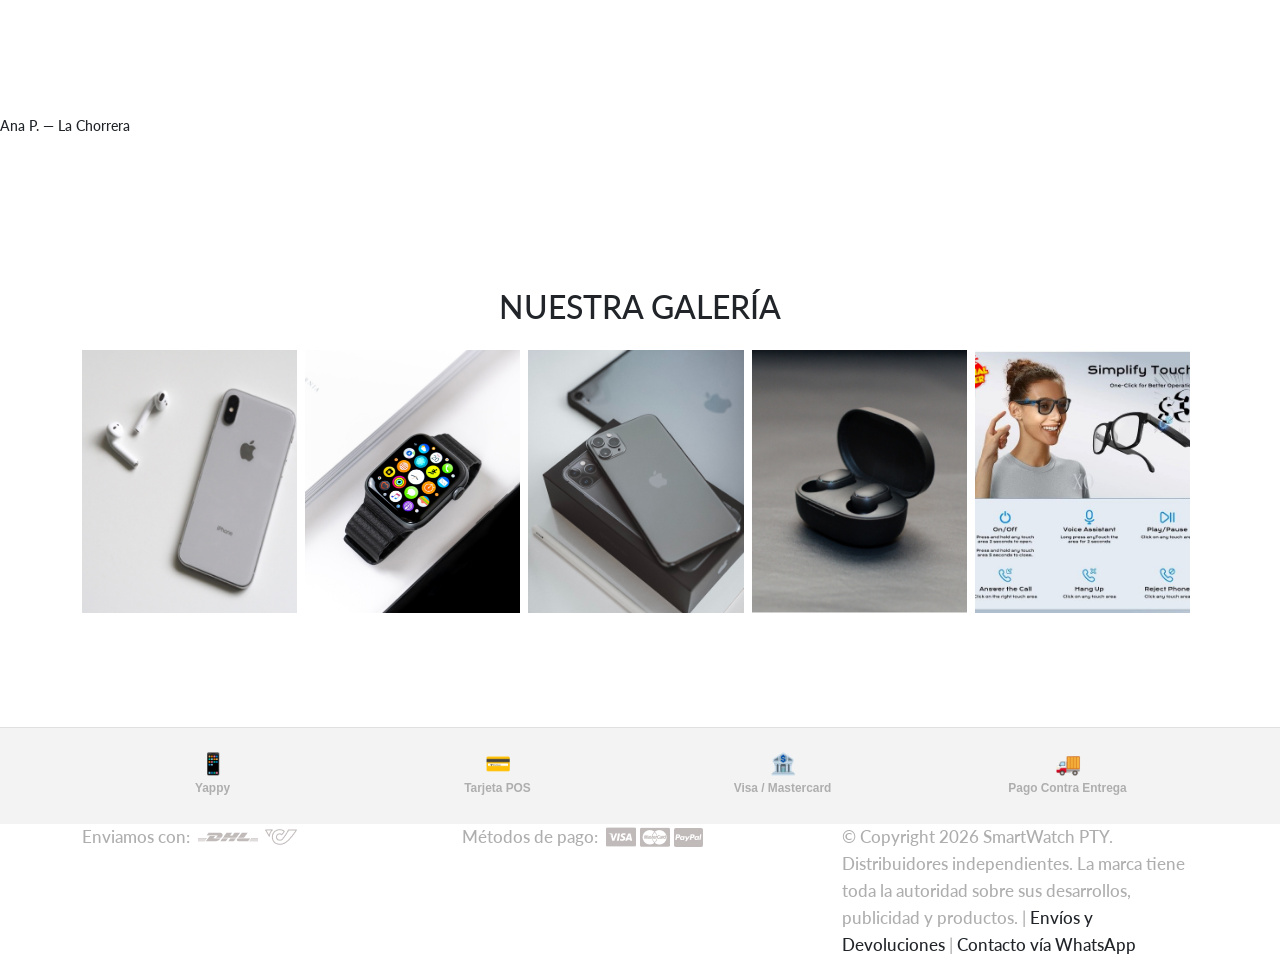
==== commit 7c9510a6: "Fix malformed HTML comments causing structural errors - Fix nav: closing </nav> and sibling tags wer" ====
--- a/index.html
+++ b/index.html
@@ -323,7 +323,12 @@
             </div>
           </div>
         </div>
-      </nav>   -->
+      -->
+              </ul>
+            </div>
+          </div>
+        </div>
+      </nav>
     </header>
     <section id="billboard" class="position-relative overflow-hidden bg-light-blue">
       <div class="swiper main-swiper">
@@ -896,7 +901,7 @@
       </div>
       <div class=”swiper-pagination”></div>
     </section>
-    <section id="subscribe" class="container-grid padding-large position-relative overflow-hidden">
+    <!--<section id="subscribe" class="container-grid padding-large position-relative overflow-hidden">
       <div class="container">
         <div class="row">
           <div class="subscribe-content bg-dark d-flex flex-wrap justify-content-center align-items-center padding-medium">
@@ -917,7 +922,7 @@
           </div>
         </div>
       </div>
-    </section>  -->
+    </section>-->
     <section id="instagram" class="padding-large overflow-hidden no-padding-top">
       <div class="container">
         <div class="row">
@@ -1087,7 +1092,6 @@
         </div>
       </div>
       <hr>  -->
-    </footer>
     <!-- Trust Signals: Métodos de pago y envío -->
     <div id="trust-signals" style="background:#f3f3f3; border-top:1px solid #e0e0e0; padding:18px 0;">
       <div class="container">
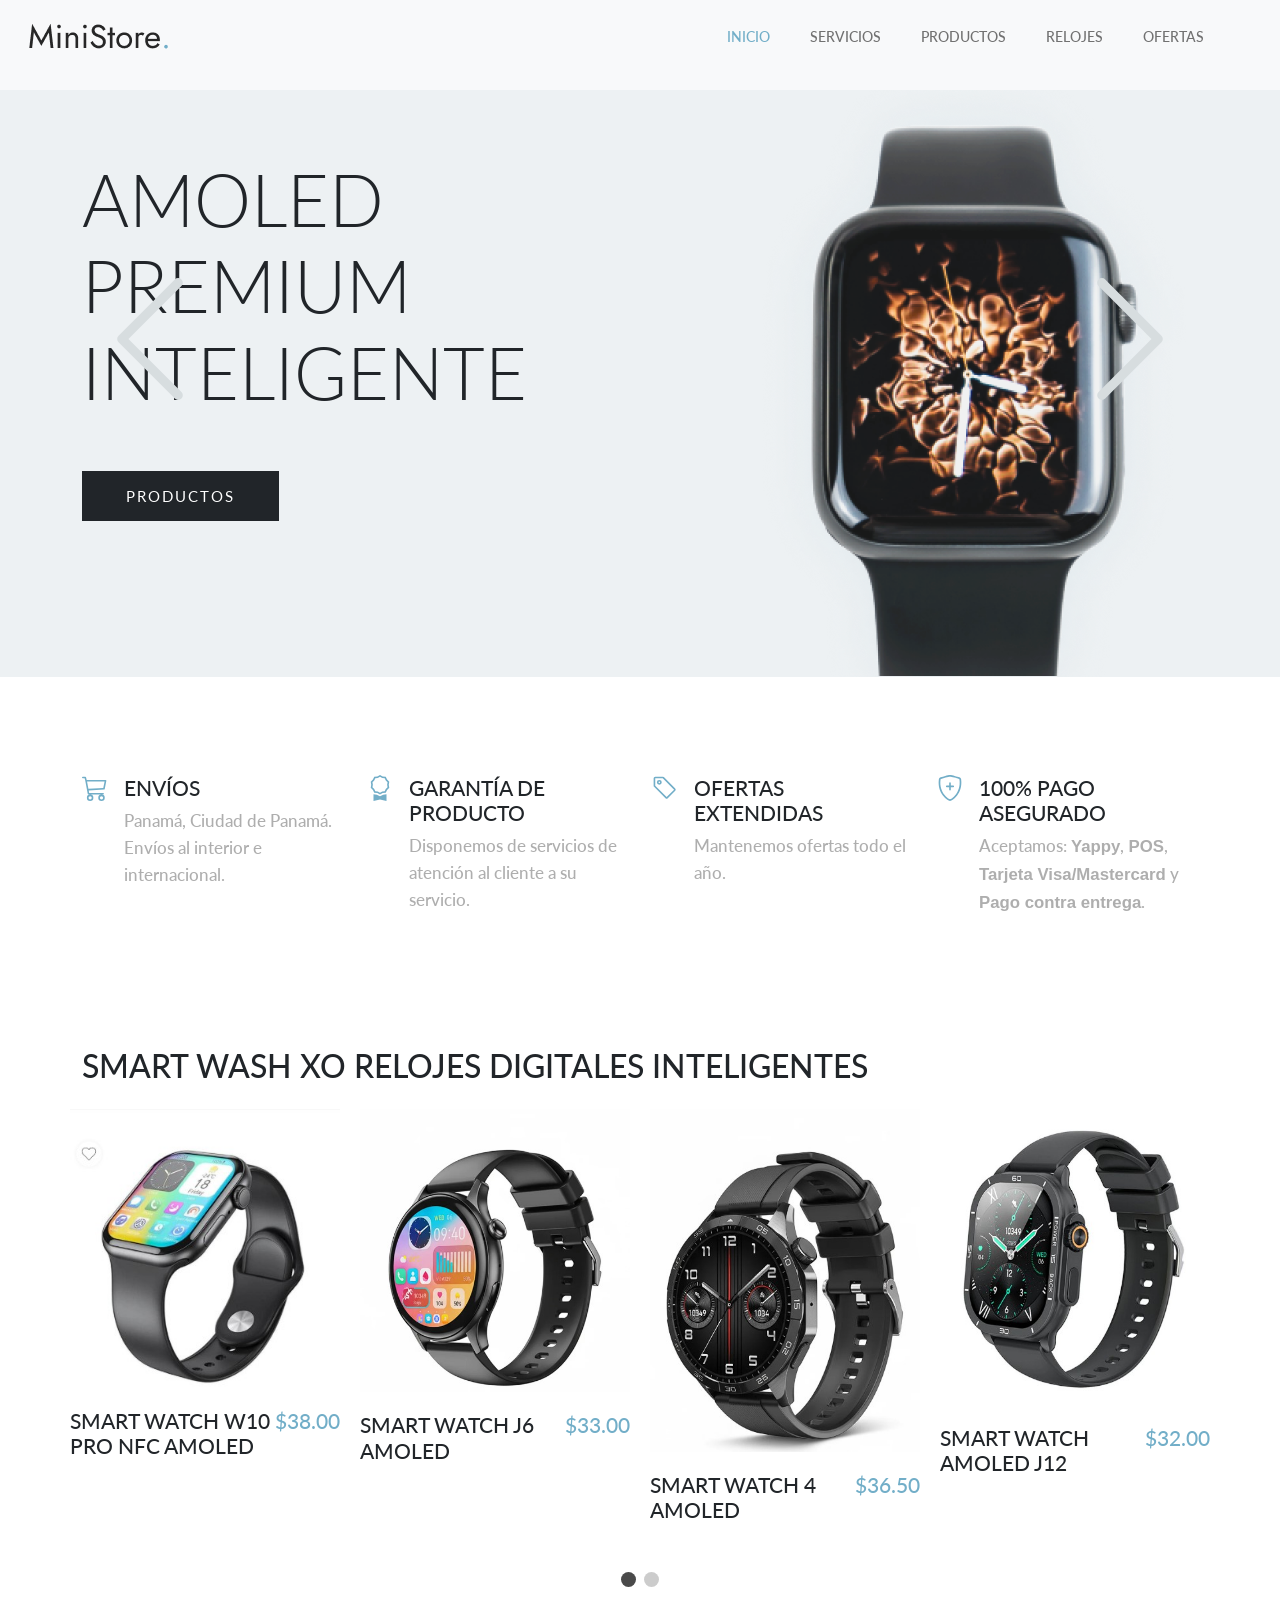
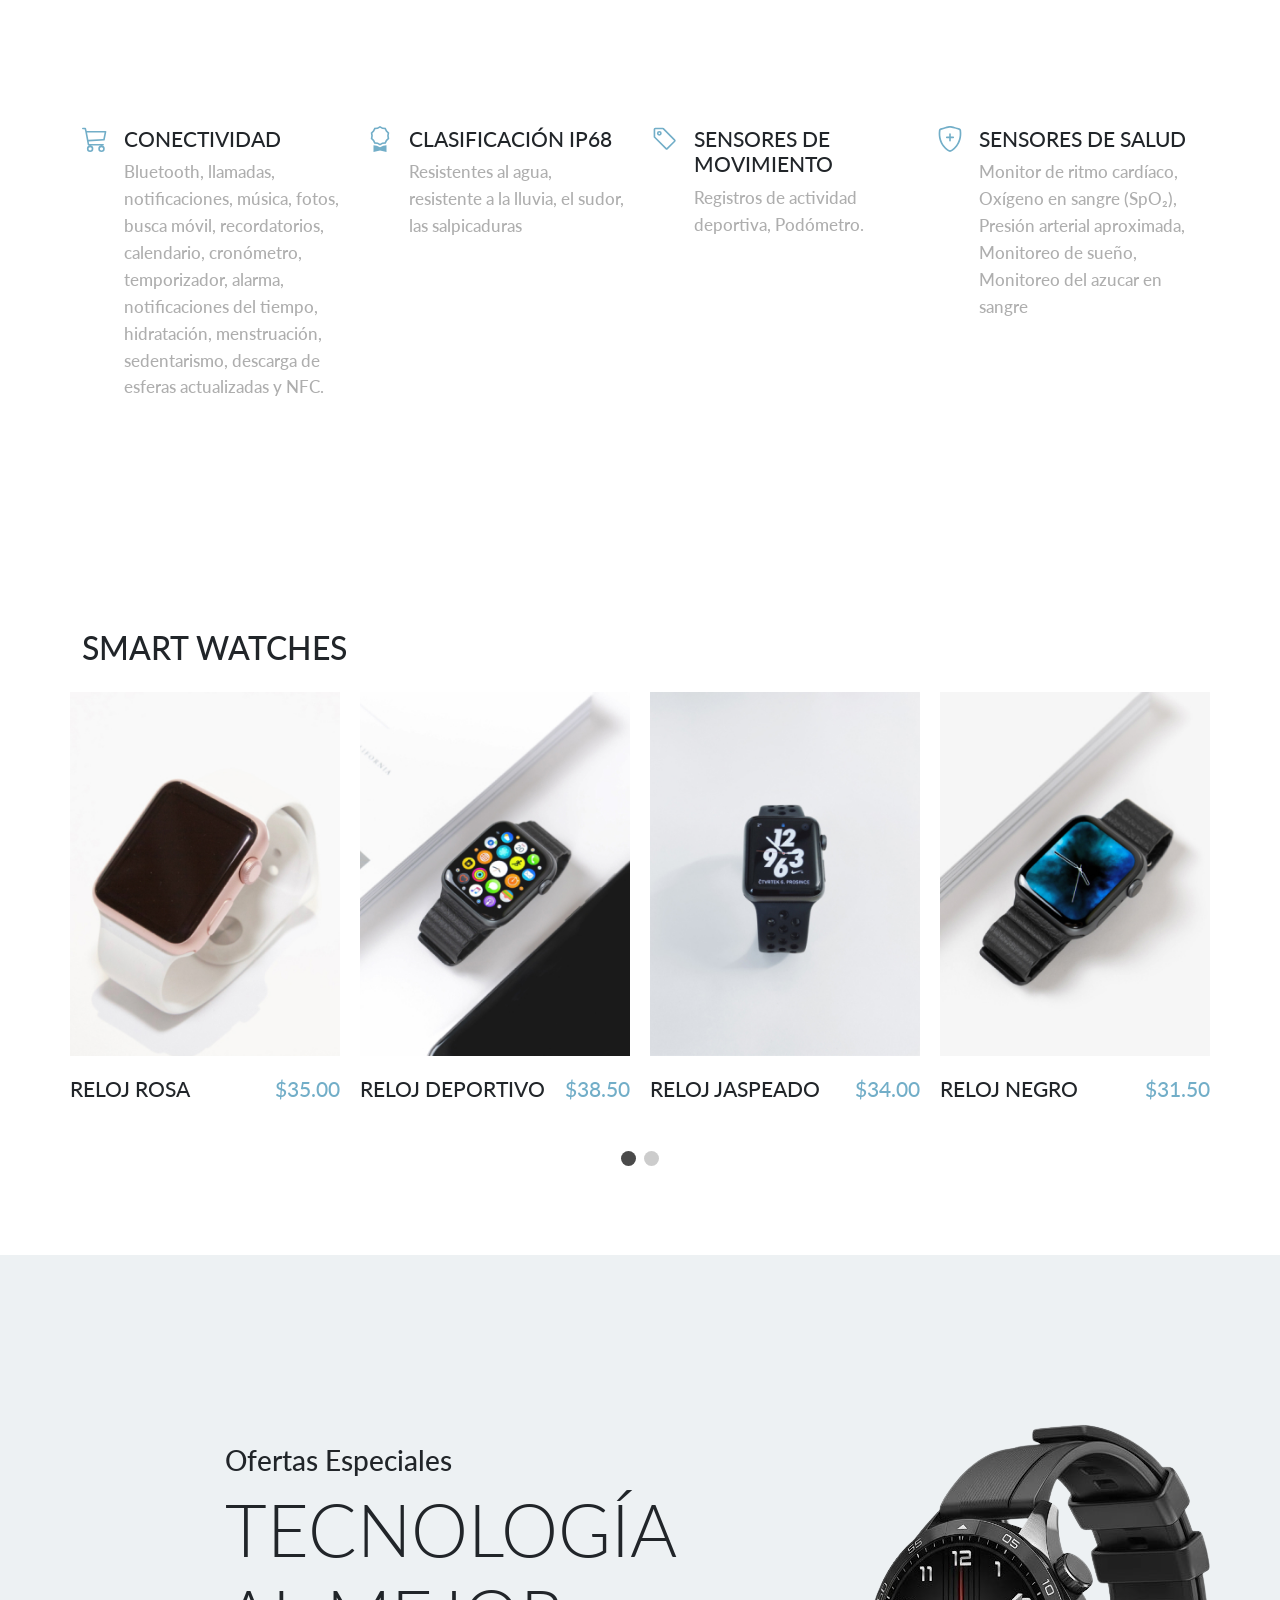
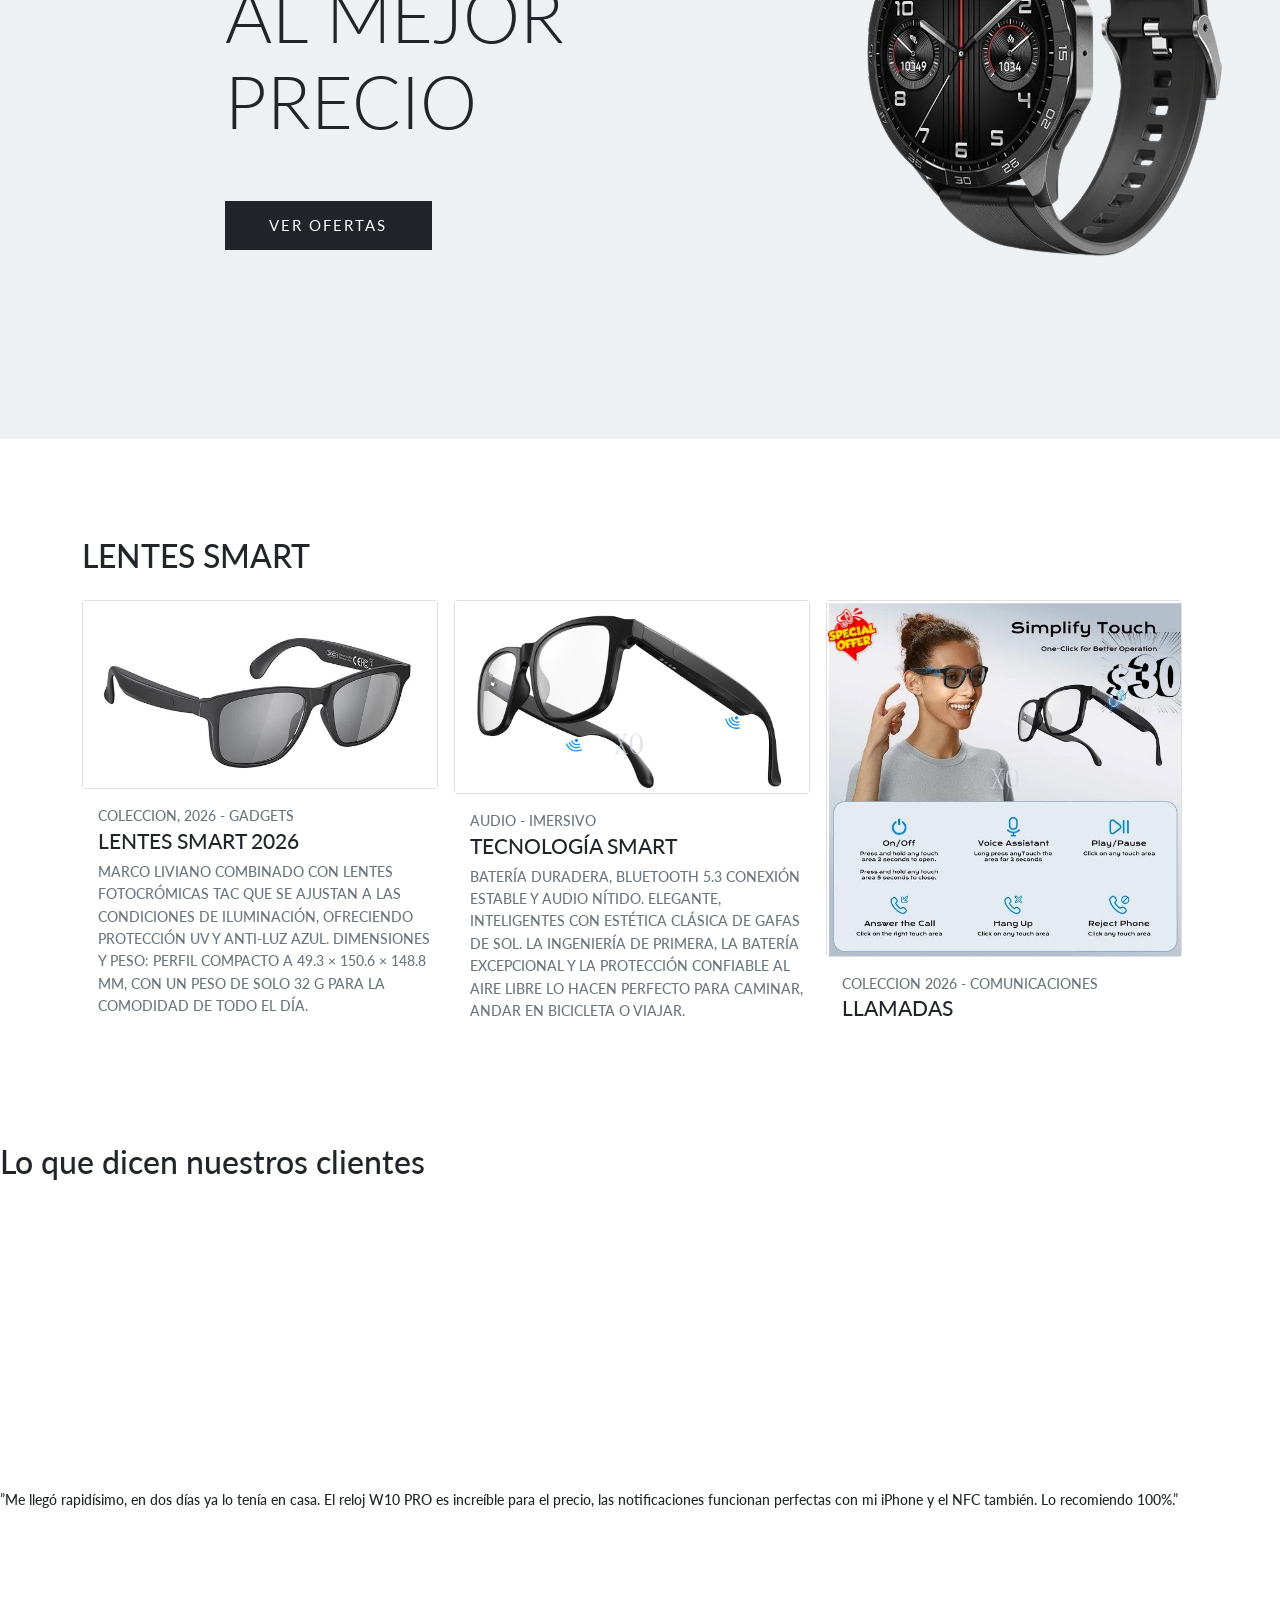
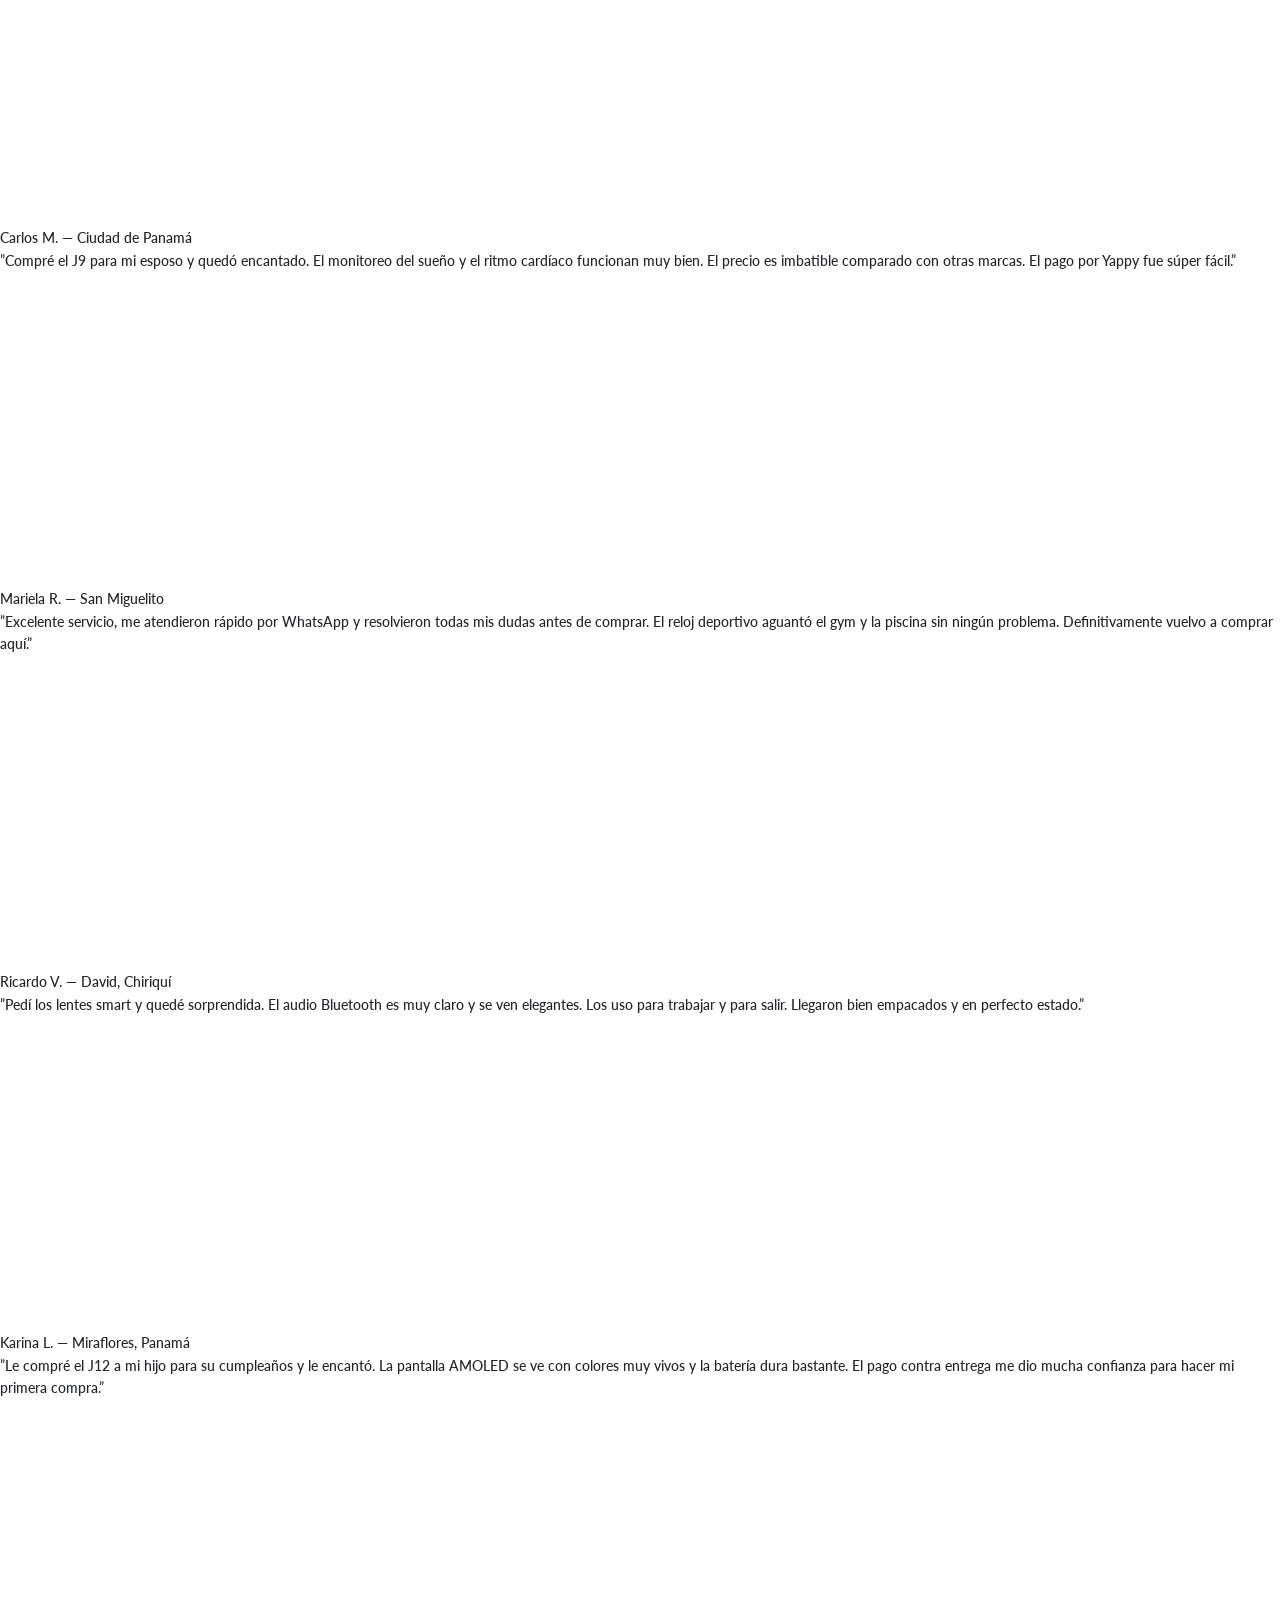
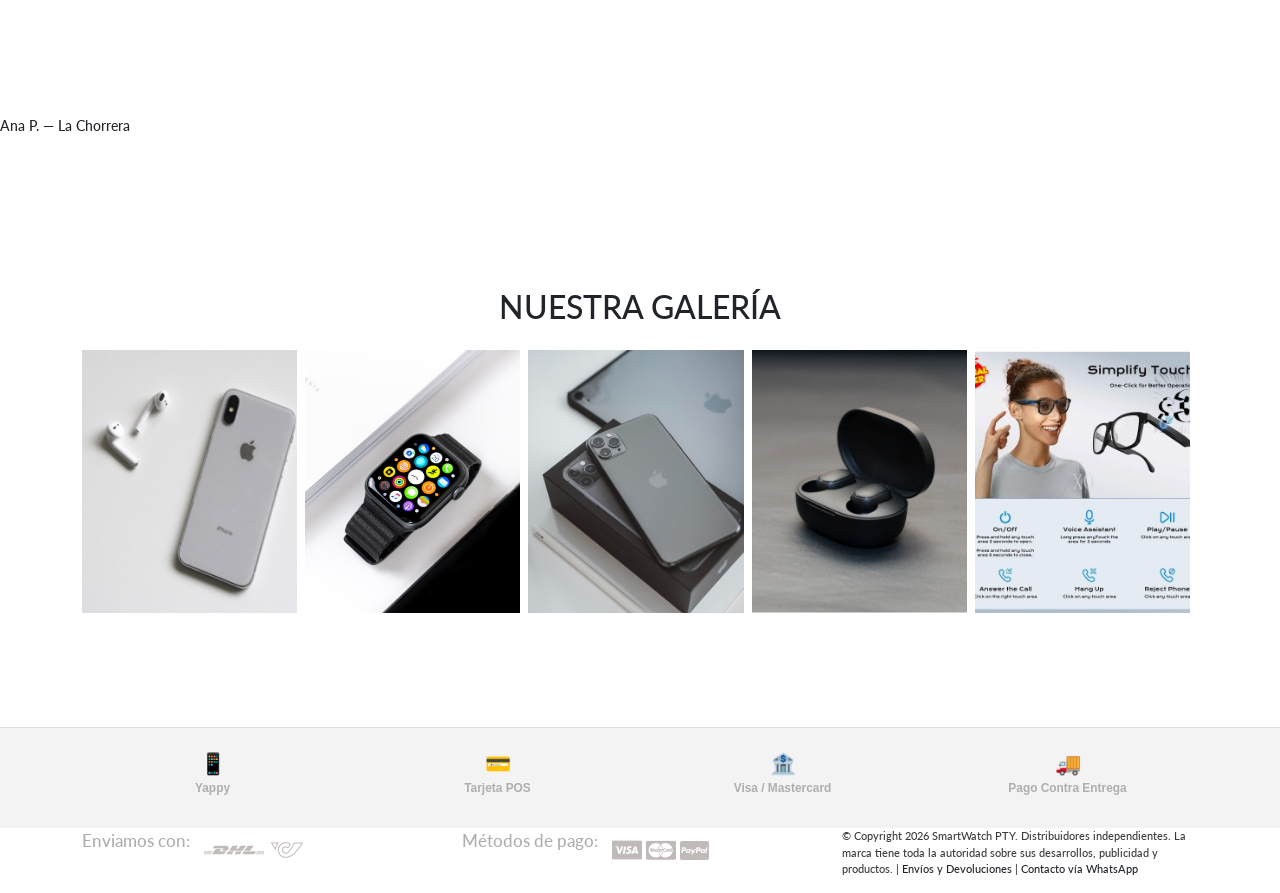
==== commit 9a4d8487: "fix: corregir estructura CSS y JS de la sección de testimonios de clientes - Reducir font-size de bl" ====
--- a/index.html
+++ b/index.html
@@ -129,9 +129,9 @@
       <symbol xmlns="http://www.w3.org/2000/svg" id="cart" viewBox="0 0 16 16">
         <path d="M0 1.5A.5.5 0 0 1 .5 1H2a.5.5 0 0 1 .485.379L2.89 3H14.5a.5.5 0 0 1 .491.592l-1.5 8A.5.5 0 0 1 13 12H4a.5.5 0 0 1-.491-.408L2.01 3.607 1.61 2H.5a.5.5 0 0 1-.5-.5zM5 12a2 2 0 1 0 0 4 2 2 0 0 0 0-4zm7 0a2 2 0 1 0 0 4 2 2 0 0 0 0-4zm-7 1a1 1 0 1 1 0 2 1 1 0 0 1 0-2zm7 0a1 1 0 1 1 0 2 1 1 0 0 1 0-2z" />
       </symbol>
-      <svg xmlns="http://www.w3.org/2000/svg" id="chevron-left" viewBox="0 0 16 16">
+      <symbol xmlns="http://www.w3.org/2000/svg" id="chevron-left" viewBox="0 0 16 16">
         <path fill-rule="evenodd" d="M11.354 1.646a.5.5 0 0 1 0 .708L5.707 8l5.647 5.646a.5.5 0 0 1-.708.708l-6-6a.5.5 0 0 1 0-.708l6-6a.5.5 0 0 1 .708 0z" />
-      </svg>
+      </symbol>
       <symbol xmlns="http://www.w3.org/2000/svg" id="chevron-right" viewBox="0 0 16 16">
         <path fill-rule="evenodd" d="M4.646 1.646a.5.5 0 0 1 .708 0l6 6a.5.5 0 0 1 0 .708l-6 6a.5.5 0 0 1-.708-.708L10.293 8 4.646 2.354a.5.5 0 0 1 0-.708z" />
       </symbol>
@@ -456,7 +456,7 @@
                   </div>
                   <div class="cart-concern position-absolute">
                     <div class="cart-button d-flex">
-                      
+                      <a href="https://wa.me/50762982064" class="btn btn-medium btn-black">Comprar por WhatsApp<svg class="cart-outline"><use xlink:href="#cart-outline"></use></svg></a>
                     </div>
                   </div>
                   <div class="card-detail d-flex justify-content-between align-items-baseline pt-3">
@@ -474,7 +474,7 @@
                   </div>
                   <div class="cart-concern position-absolute">
                     <div class="cart-button d-flex">
-                    
+                      <a href="https://wa.me/50762982064" class="btn btn-medium btn-black">Comprar por WhatsApp<svg class="cart-outline"><use xlink:href="#cart-outline"></use></svg></a>
                     </div>
                   </div>
                   <div class="card-detail d-flex justify-content-between align-items-baseline pt-3">
@@ -548,7 +548,7 @@
     </section>
 
 <!--Seccion de Caracteristicas de los relojes-->
-<section id="company-services" class="padding-large">
+<section id="watch-features" class="padding-large">
       <div class="container">
         <div class="row">
           <div class="col-lg-3 col-md-6 pb-3">
@@ -720,7 +720,7 @@
     <section id="yearly-sale" class="bg-light-blue overflow-hidden mt-5 padding-xlarge" style="background-image: url('images/gn.png');background-position: right; background-repeat: no-repeat;">
       <div class="row d-flex flex-wrap align-items-center">
         <div class="col-md-6 col-sm-12">
-          <div class="text-content offset-4 padding-medium">
+          <div class="text-content offset-md-4 padding-medium">
             <h3>Ofertas Especiales</h3>
             <h2 class="display-2 pb-5 text-uppercase">Tecnología al Mejor Precio</h2>
             <a href="https://wa.me/50762982064" class="btn btn-medium btn-dark text-uppercase btn-rounded-none">Ver Ofertas</a>
@@ -811,6 +811,7 @@
               </div>
               <div class=”swiper-wrapper”>
 
+
                 <div class=”swiper-slide text-center d-flex justify-content-center”>
                   <div class=”review-item col-md-10”>
                     <blockquote>”Me llegó rapidísimo, en dos días ya lo tenía en casa. El reloj W10 PRO es increíble para el precio, las notificaciones funcionan perfectas con mi iPhone y el NFC también. Lo recomiendo 100%.”</blockquote>
@@ -892,6 +893,7 @@
                 </div>
 
               </div>
+              <div class=”swiper-pagination”></div>
             </div>
             <div class=”swiper-icon swiper-arrow swiper-arrow-next position-absolute d-flex align-items-center”>
               <svg class=”chevron-right”><use xlink:href=”#chevron-right” /></svg>
@@ -899,7 +901,6 @@
           </div>
         </div>
       </div>
-      <div class=”swiper-pagination”></div>
     </section>
     <!--<section id="subscribe" class="container-grid padding-large position-relative overflow-hidden">
       <div class="container">
--- a/style.css
+++ b/style.css
@@ -664,14 +664,27 @@
 
 @media only screen and (max-width: 767px) {
   #billboard .banner-content {
-      margin-top: 210px;
+      margin-top: 180px;
   }
   #billboard .image-holder {
-      margin-top: -390px;
+      margin-top: -340px;
       opacity: 0.3;
   }
   #billboard .swiper-arrow {
-      top: 400px;
+      top: auto;
+      bottom: 20px;
+  }
+}
+@media only screen and (max-width: 480px) {
+  #billboard .banner-content {
+      margin-top: 140px;
+  }
+  #billboard .image-holder {
+      margin-top: -260px;
+  }
+  #billboard .banner-content h1 {
+      font-size: 1.8rem;
+      padding-bottom: 1.5rem !important;
   }
 }
 
@@ -732,15 +745,42 @@
 
 /* 5. Testimonial
 /*----------------------------------------------*/
+#testimonials {
+    background-color: var(--gray-color);
+}
+.review-item {
+    background-color: var(--white-color);
+    border-radius: 12px;
+    padding: 2rem 2.5rem;
+    box-shadow: 0 2px 16px rgba(0,0,0,0.07);
+    margin: 0 auto 1.5rem;
+}
 .review-item blockquote {
-    font-size: 2.5em;
-    font-weight: 300;
-    line-height: 1.2;
+    font-size: 1.05em;
+    font-weight: 400;
+    font-style: italic;
+    line-height: 1.7;
+    color: var(--gray-color-800);
+    margin-bottom: 1.2rem;
+    border: none;
+    padding: 0;
+}
+.rating {
+    display: flex;
+    justify-content: center;
+    gap: 3px;
+    margin-bottom: 0.75rem;
 }
 .rating svg.star {
-    width: 16px;
-    height: 16px;
-    fill: var(--primary-color);
+    width: 18px;
+    height: 18px;
+    fill: #f5a623;
+}
+.author-detail .name {
+    font-size: 0.85em;
+    font-weight: 700;
+    letter-spacing: 0.08em;
+    color: var(--gray-color-800);
 }
 #testimonials .swiper-arrow svg {
     width: 45px;
@@ -756,15 +796,69 @@
     right: 0;
 }
 .review-content .quotation svg.quote {
-    color: var(--light-blue-color);
+    color: var(--primary-color);
+    width: 40px;
+    height: 40px;
+    margin-bottom: 1rem;
+}
+.testimonial-swiper .swiper-pagination {
+    position: relative;
+    margin-top: 1.5rem;
 }
 
 @media only screen and (max-width: 767px) {
-  #testimonials blockquote {
-      font-size: 2em;
+  .review-item {
+      padding: 1.5rem 1.2rem;
+  }
+  .review-item blockquote {
+      font-size: 0.97em;
   }
   .review-content .swiper-arrow {
       bottom: -420px;
+  }
+}
+
+/* 5.5 CTA inline link
+/*----------------------------------------------*/
+a.cta {
+  display: inline-block;
+  margin-top: 6px;
+  font-size: 0.85em;
+  font-weight: 600;
+  color: var(--primary-color);
+  text-decoration: underline;
+  text-underline-offset: 3px;
+  transition: color 0.2s ease;
+}
+a.cta:hover {
+  color: var(--dark-color);
+}
+
+/* 5.6 Yearly Sale Section
+/*----------------------------------------------*/
+#yearly-sale .text-content {
+  padding-left: 1rem;
+  padding-right: 1rem;
+}
+@media only screen and (max-width: 991px) {
+  #yearly-sale .text-content {
+    margin-left: 0 !important;
+    offset: 0 !important;
+  }
+}
+@media only screen and (max-width: 767px) {
+  #yearly-sale {
+    background-position: center !important;
+    padding-top: 4em;
+    padding-bottom: 4em;
+  }
+  #yearly-sale .text-content {
+    margin-left: 0 !important;
+    padding-left: 1rem;
+  }
+  #yearly-sale h2.display-2 {
+    font-size: 2rem;
+    padding-bottom: 1.5rem !important;
   }
 }
 
@@ -1006,7 +1100,54 @@
     font-size: 1.2em;
 }
 
-/* 13. Sibgle Post Page
+/* 13. Trust Signals & Footer
+--------------------------------------------------------------*/
+#trust-signals {
+  flex-wrap: wrap;
+}
+#trust-signals .col-6 {
+  margin-bottom: 4px;
+}
+#footer-bottom .Shipping,
+#footer-bottom .payment-method {
+  flex-wrap: wrap;
+  align-items: center;
+  gap: 6px;
+}
+#footer-bottom .card-wrap {
+  display: flex;
+  flex-wrap: wrap;
+  gap: 4px;
+  align-items: center;
+}
+#footer-bottom .card-wrap img {
+  height: 24px;
+  width: auto;
+}
+#footer-bottom .copyright p {
+  font-size: 0.78em;
+  color: var(--gray-color-800);
+  line-height: 1.5;
+}
+@media only screen and (max-width: 767px) {
+  #footer-bottom .row > div {
+    margin-bottom: 12px;
+  }
+  #footer-bottom .Shipping,
+  #footer-bottom .payment-method {
+    justify-content: center;
+    text-align: center;
+  }
+  #footer-bottom .copyright {
+    text-align: center;
+  }
+  #trust-signals .col-6 {
+    padding-top: 6px;
+    padding-bottom: 6px;
+  }
+}
+
+/* 14. Single Post Page
 --------------------------------------------------------------*/
 #single-post-navigation .post-navigation span.page-nav-title {
     font-size: 1.5em;
